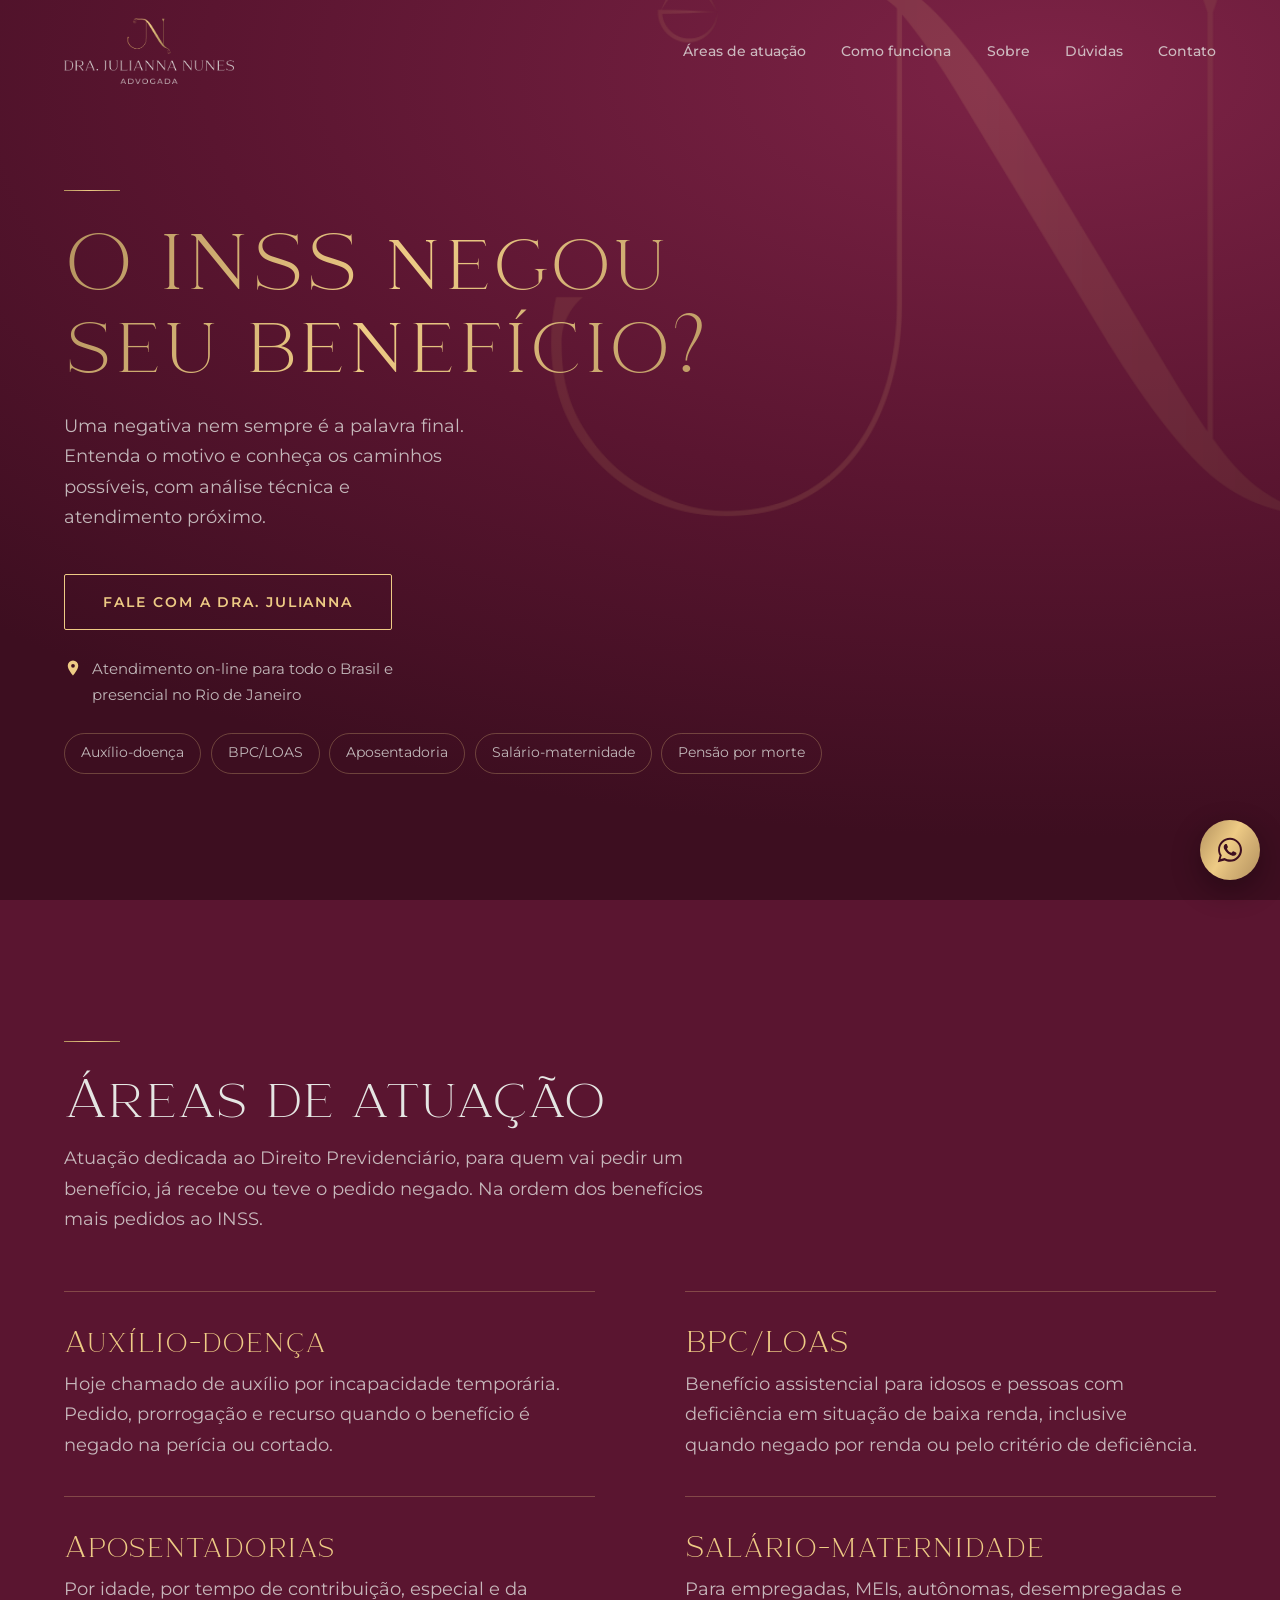
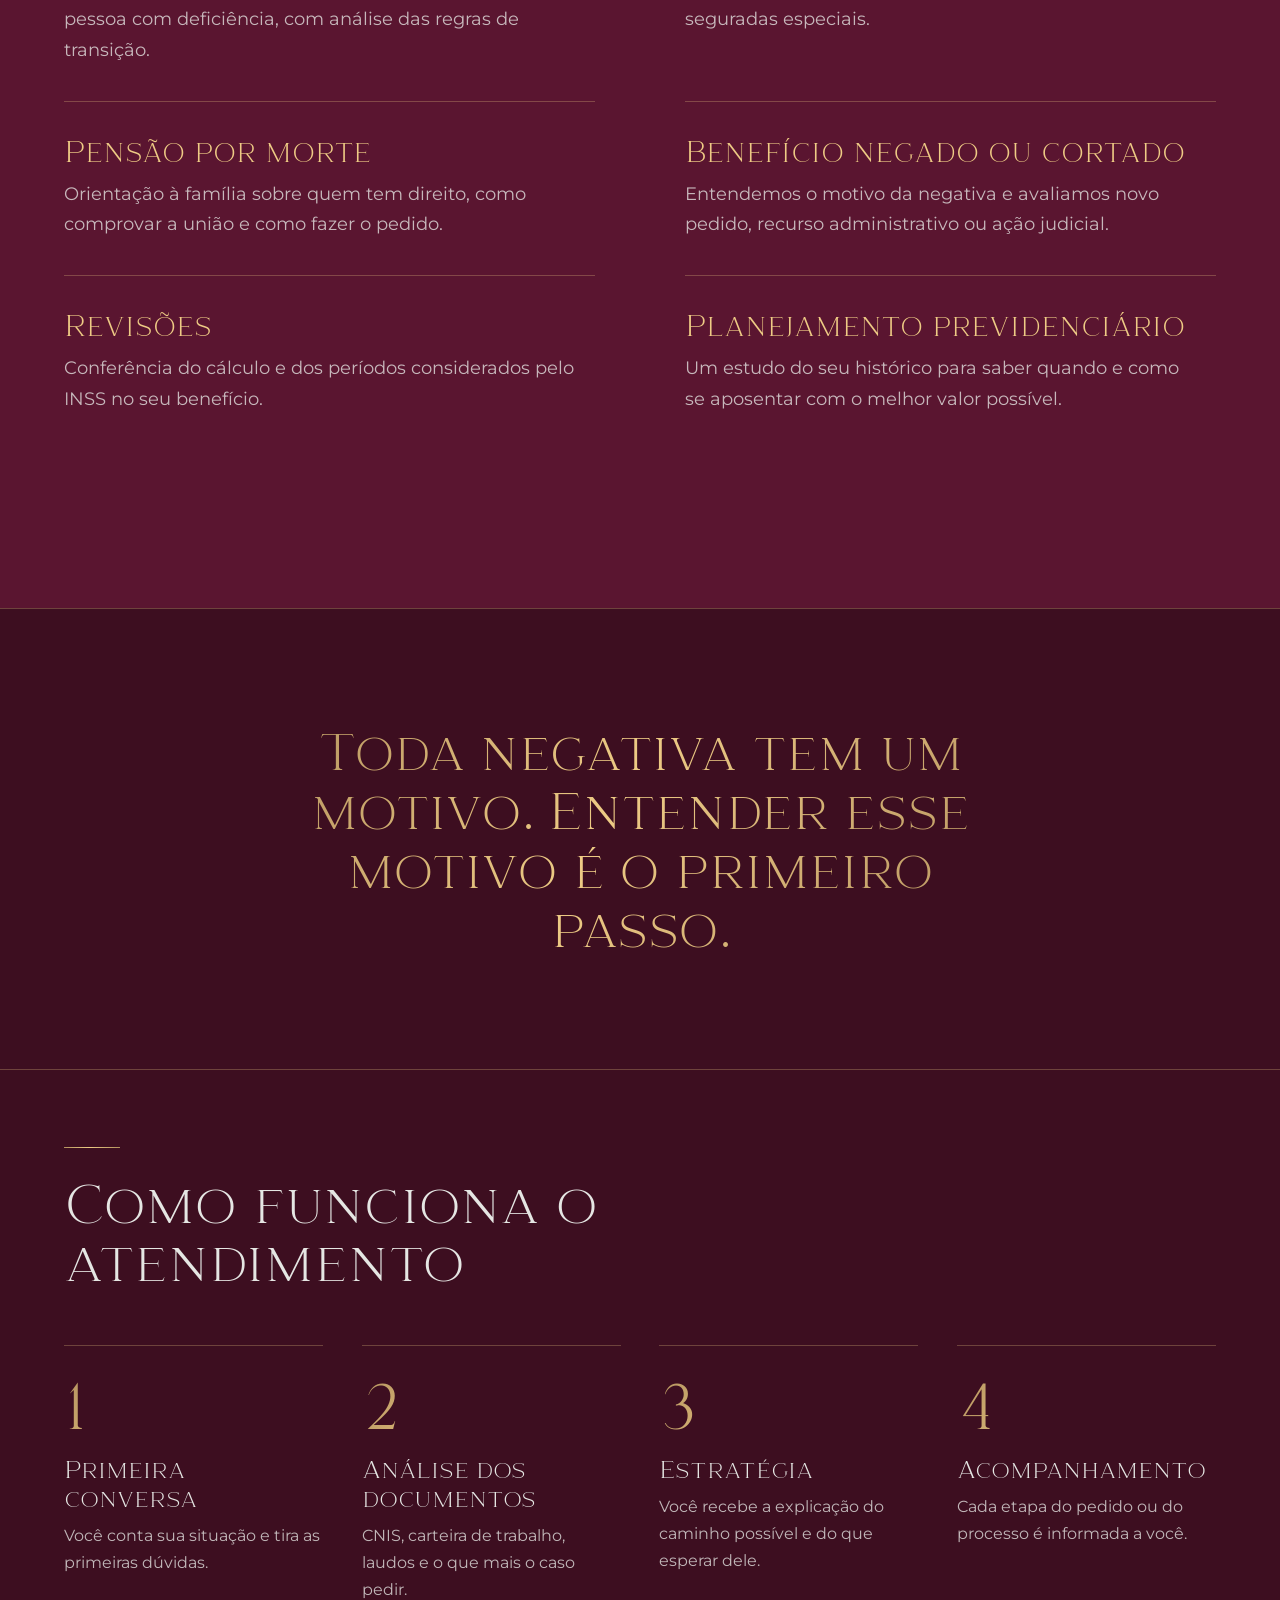
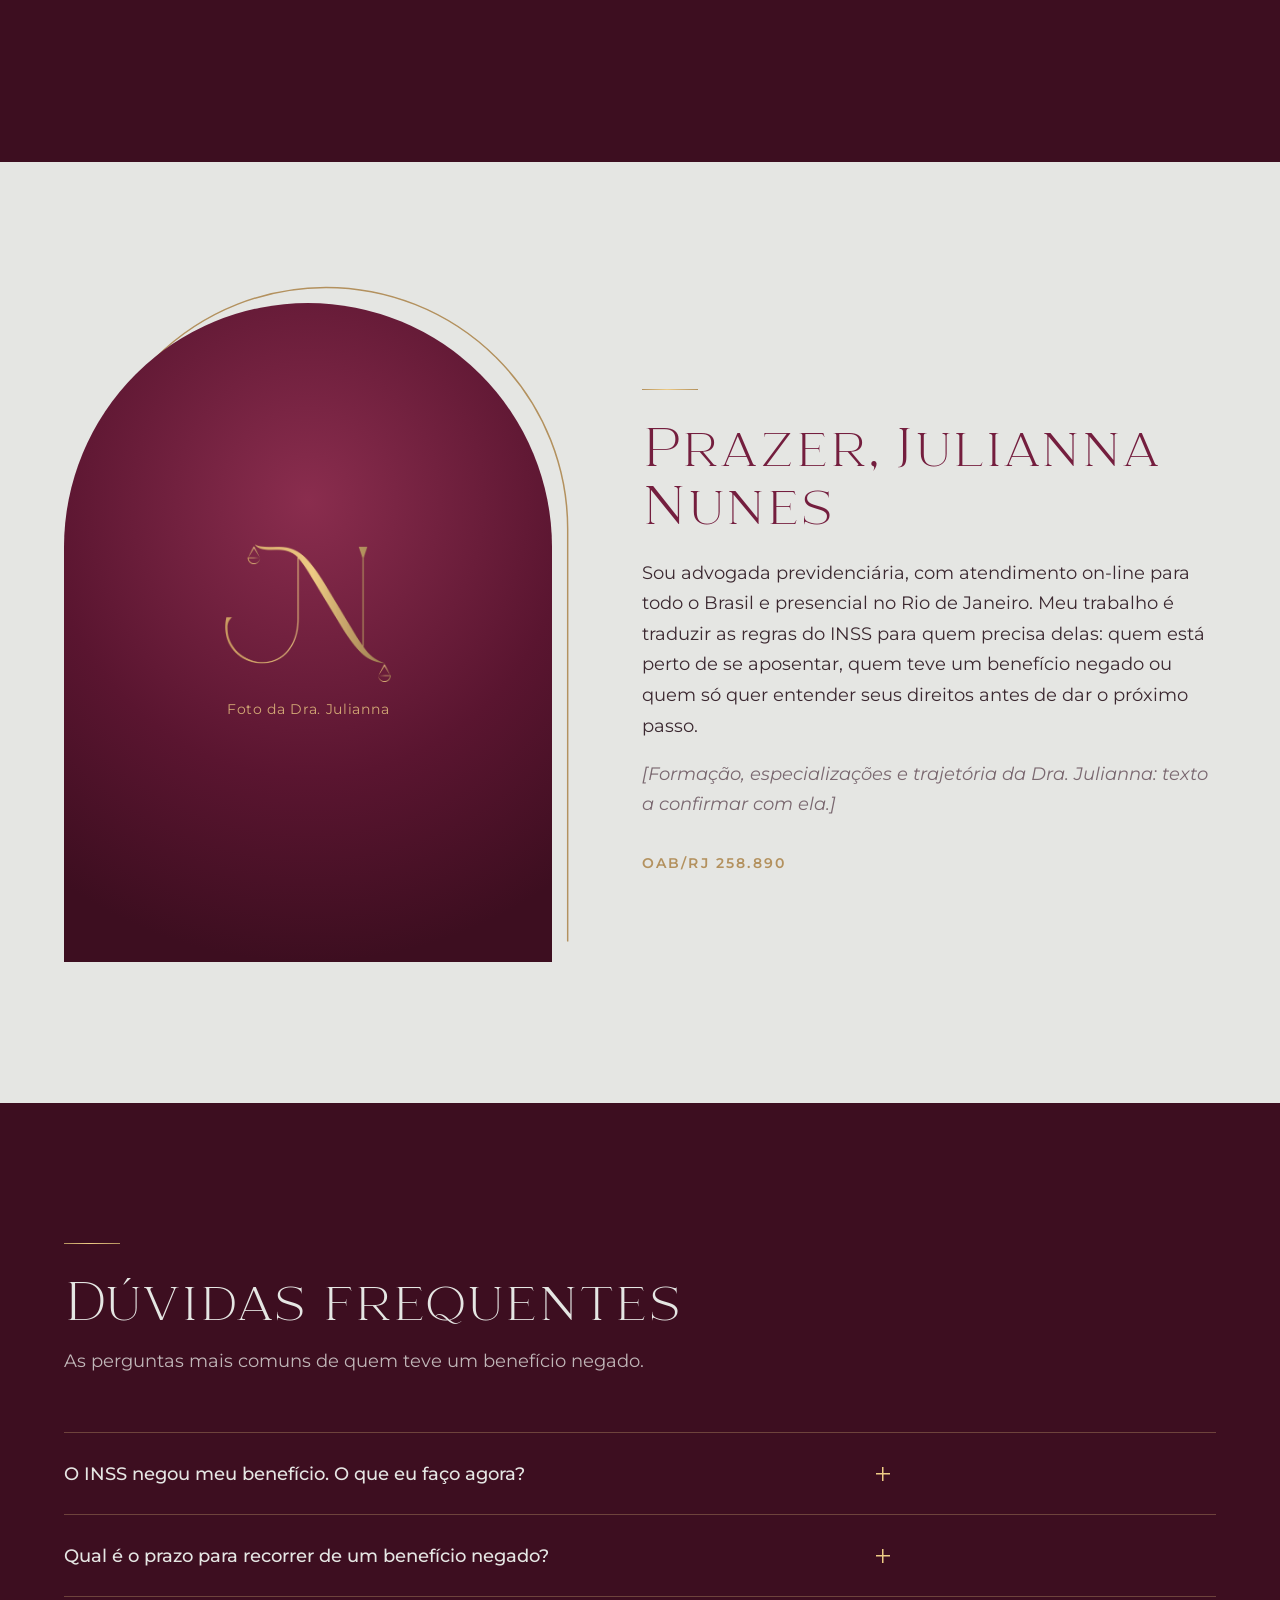
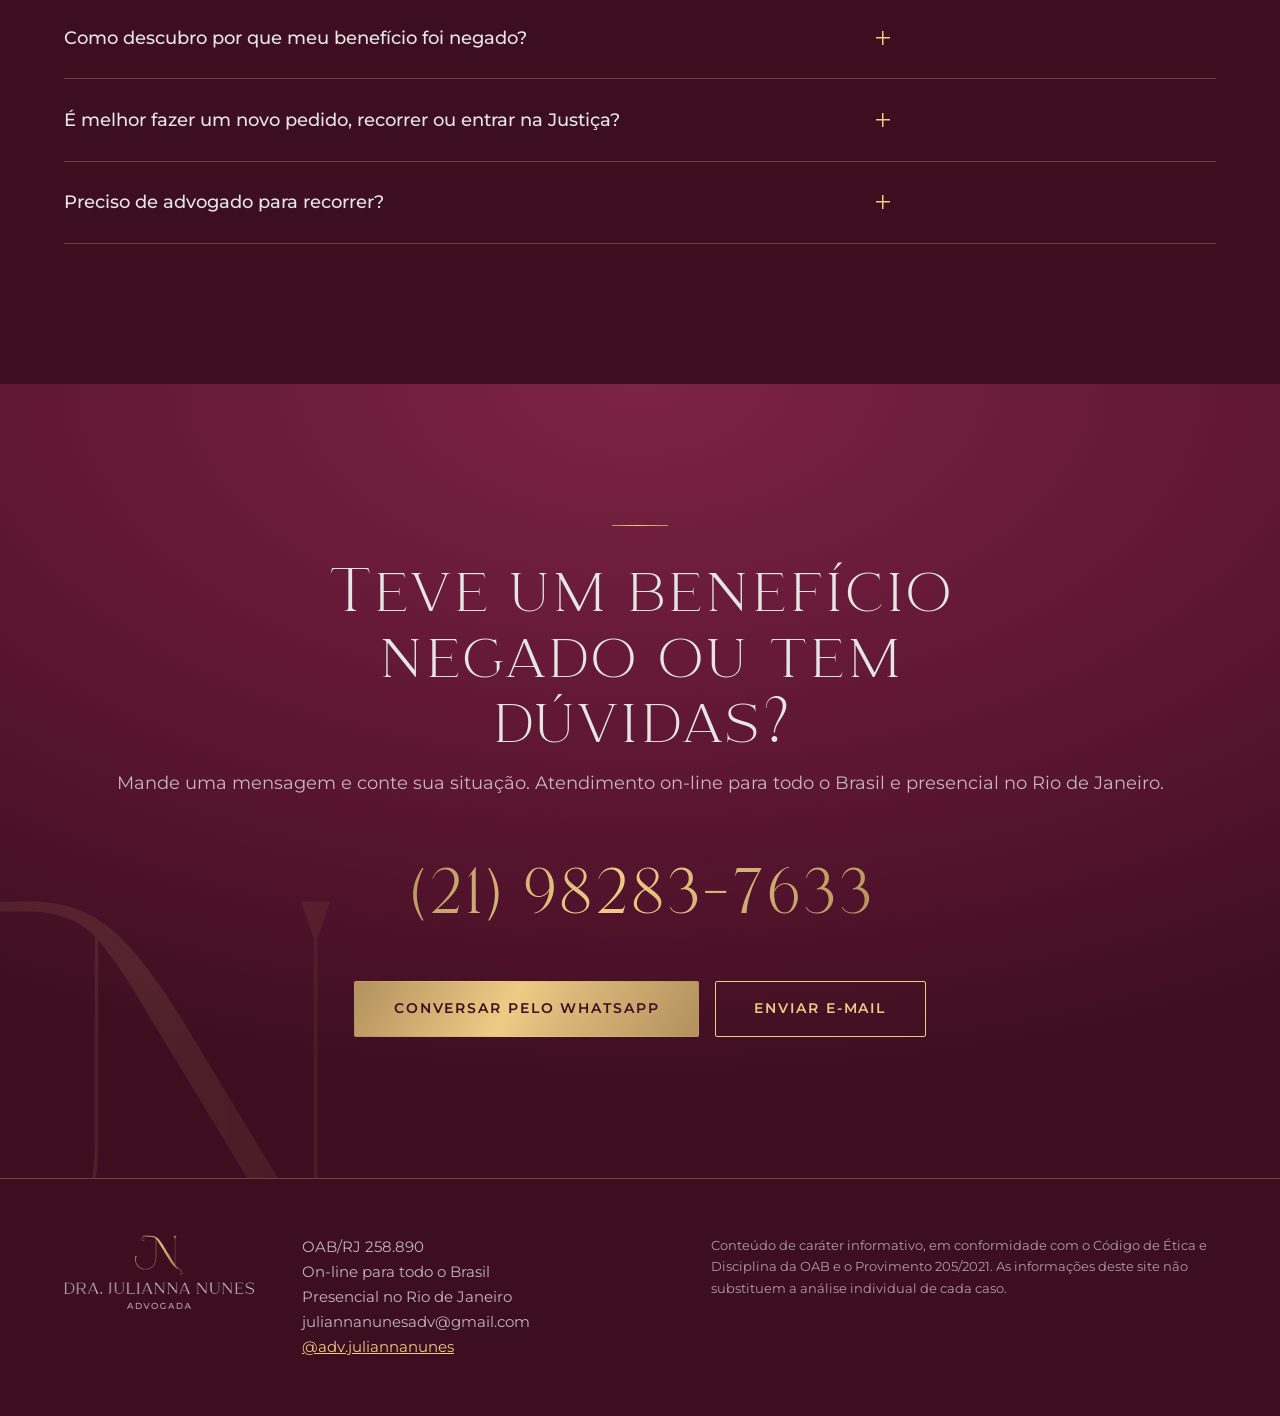
==== index.html @ 6cb8437c "Foco em benefício negado, áreas por demanda, atendimento on-line e FAQ Co-Authored-By: Claude Opus 5" ====
<!DOCTYPE html>
<html lang="pt-BR">
<head>
  <meta charset="utf-8">
  <meta name="viewport" content="width=device-width, initial-scale=1">
  <title>Dra. Julianna Nunes | Advogada previdenciária | Benefício negado pelo INSS</title>
  <meta name="description" content="Orientação jurídica em aposentadoria, auxílio-doença, planejamento previdenciário, salário-maternidade e demais benefícios do INSS. Atendimento on-line para todo o Brasil e presencial no Rio de Janeiro. Dra. Julianna Nunes, OAB/RJ 258.890.">
  <meta name="theme-color" content="#5A1530">
  <meta property="og:title" content="Dra. Julianna Nunes | Advogada previdenciária">
  <meta property="og:description" content="O INSS negou seu benefício? Entenda o motivo e os caminhos possíveis.">
  <meta property="og:type" content="website">
  <link rel="icon" type="image/png" href="assets/img/monograma_dourado.png">
  <link rel="preconnect" href="https://fonts.googleapis.com">
  <link rel="preconnect" href="https://fonts.gstatic.com" crossorigin>
  <link href="https://fonts.googleapis.com/css2?family=Montserrat:wght@400;500;600&display=swap" rel="stylesheet">
  <link rel="stylesheet" href="styles.css">
  <script type="application/ld+json">
  {"@context":"https://schema.org","@type":"Attorney","name":"Dra. Julianna Nunes","description":"Advogada previdenciária","telephone":"+55-21-98283-7633","email":"juliannanunesadv@gmail.com","address":{"@type":"PostalAddress","addressRegion":"RJ","addressCountry":"BR"},"areaServed":"BR","sameAs":["https://instagram.com/adv.juliannanunes"]}
  </script>
</head>
<body>
  <a class="skip" href="#conteudo">Pular para o conteúdo</a>

  <header class="topo">
    <a class="marca" href="#inicio"><img src="assets/img/logo_completo_claro.png" alt="Dra. Julianna Nunes, Advogada" width="170" height="66"></a>
    <nav class="menu" id="menu" aria-label="Seções">
      <a href="#areas">Áreas de atuação</a>
      <a href="#como-funciona">Como funciona</a>
      <a href="#sobre">Sobre</a>
      <a href="#duvidas">Dúvidas</a>
      <a href="#contato">Contato</a>
    </nav>
    <button class="menu-botao" aria-expanded="false" aria-controls="menu" aria-label="Abrir menu"><span></span><span></span></button>
  </header>

  <main id="conteudo">
    <section class="hero" id="inicio">
      <img class="hero-mono" src="assets/img/monograma_dourado.png" alt="" aria-hidden="true">
      <div class="hero-conteudo">
        <span class="filete" aria-hidden="true"></span>
        <h1 class="ouro">O INSS negou seu benefício?</h1>
        <p class="hero-sub">Uma negativa nem sempre é a palavra final. Entenda o motivo e conheça os caminhos possíveis, com análise técnica e atendimento próximo.</p>
        <a class="botao" href="https://wa.me/5521982837633?text=Ol%C3%A1%2C%20Dra.%20Julianna.%20Gostaria%20de%20tirar%20uma%20d%C3%BAvida%20sobre%20meu%20benef%C3%ADcio%20do%20INSS." target="_blank" rel="noopener">Fale com a Dra. Julianna</a>
        <p class="hero-local"><svg viewBox="0 0 24 24" aria-hidden="true"><path d="M12 2a7 7 0 0 0-7 7c0 5.2 7 13 7 13s7-7.8 7-13a7 7 0 0 0-7-7zm0 9.5A2.5 2.5 0 1 1 12 6.5a2.5 2.5 0 0 1 0 5z"/></svg>Atendimento on-line para todo o Brasil e presencial no Rio de Janeiro</p>
        <ul class="hero-areas" aria-label="Principais áreas">
          <li><a href="#areas">Auxílio-doença</a></li>
          <li><a href="#areas">BPC/LOAS</a></li>
          <li><a href="#areas">Aposentadoria</a></li>
          <li><a href="#areas">Salário-maternidade</a></li>
          <li><a href="#areas">Pensão por morte</a></li>
        </ul>
      </div>
    </section>

    <section class="areas" id="areas" aria-labelledby="areas-titulo">
      <div class="cabeca">
        <span class="filete" aria-hidden="true"></span>
        <h2 id="areas-titulo">Áreas de atuação</h2>
        <p>Atuação dedicada ao Direito Previdenciário, para quem vai pedir um benefício, já recebe ou teve o pedido negado. Na ordem dos benefícios mais pedidos ao INSS.</p>
      </div>
      <ul class="areas-lista">
        <li><h3>Auxílio-doença</h3><p>Hoje chamado de auxílio por incapacidade temporária. Pedido, prorrogação e recurso quando o benefício é negado na perícia ou cortado.</p></li>
        <li><h3>BPC/LOAS</h3><p>Benefício assistencial para idosos e pessoas com deficiência em situação de baixa renda, inclusive quando negado por renda ou pelo critério de deficiência.</p></li>
        <li><h3>Aposentadorias</h3><p>Por idade, por tempo de contribuição, especial e da pessoa com deficiência, com análise das regras de transição.</p></li>
        <li><h3>Salário-maternidade</h3><p>Para empregadas, MEIs, autônomas, desempregadas e seguradas especiais.</p></li>
        <li><h3>Pensão por morte</h3><p>Orientação à família sobre quem tem direito, como comprovar a união e como fazer o pedido.</p></li>
        <li><h3>Benefício negado ou cortado</h3><p>Entendemos o motivo da negativa e avaliamos novo pedido, recurso administrativo ou ação judicial.</p></li>
        <li><h3>Revisões</h3><p>Conferência do cálculo e dos períodos considerados pelo INSS no seu benefício.</p></li>
        <li><h3>Planejamento previdenciário</h3><p>Um estudo do seu histórico para saber quando e como se aposentar com o melhor valor possível.</p></li>
      </ul>
    </section>

    <section class="frase" aria-label="Princípio de trabalho">
      <p class="ouro">Toda negativa tem um motivo. Entender esse motivo é o primeiro passo.</p>
    </section>

    <section class="processo" id="como-funciona" aria-labelledby="processo-titulo">
      <div class="cabeca">
        <span class="filete" aria-hidden="true"></span>
        <h2 id="processo-titulo">Como funciona o atendimento</h2>
      </div>
      <ol class="passos">
        <li><span class="passo-n ouro">1</span><h3>Primeira conversa</h3><p>Você conta sua situação e tira as primeiras dúvidas.</p></li>
        <li><span class="passo-n ouro">2</span><h3>Análise dos documentos</h3><p>CNIS, carteira de trabalho, laudos e o que mais o caso pedir.</p></li>
        <li><span class="passo-n ouro">3</span><h3>Estratégia</h3><p>Você recebe a explicação do caminho possível e do que esperar dele.</p></li>
        <li><span class="passo-n ouro">4</span><h3>Acompanhamento</h3><p>Cada etapa do pedido ou do processo é informada a você.</p></li>
      </ol>
    </section>

    <section class="sobre" id="sobre" aria-labelledby="sobre-titulo">
      <figure class="sobre-foto">
        <svg class="arco" viewBox="0 0 400 540" aria-hidden="true"><path d="M2 538 V200 A198 198 0 0 1 398 200 V538"/></svg>
        <div class="foto-vazia"><img src="assets/img/monograma_dourado.png" alt=""><span>Foto da Dra. Julianna</span></div>
      </figure>
      <div class="sobre-texto">
        <span class="filete" aria-hidden="true"></span>
        <h2 id="sobre-titulo">Prazer, Julianna Nunes</h2>
        <p>Sou advogada previdenciária, com atendimento on-line para todo o Brasil e presencial no Rio de Janeiro. Meu trabalho é traduzir as regras do INSS para quem precisa delas: quem está perto de se aposentar, quem teve um benefício negado ou quem só quer entender seus direitos antes de dar o próximo passo.</p>
        <p class="ph">[Formação, especializações e trajetória da Dra. Julianna: texto a confirmar com ela.]</p>
        <p class="oab">OAB/RJ 258.890</p>
      </div>
    </section>

    <section class="duvidas" id="duvidas" aria-labelledby="duvidas-titulo">
      <div class="cabeca">
        <span class="filete" aria-hidden="true"></span>
        <h2 id="duvidas-titulo">Dúvidas frequentes</h2>
        <p>As perguntas mais comuns de quem teve um benefício negado.</p>
      </div>
      <div class="faq">
        <details><summary>O INSS negou meu benefício. O que eu faço agora?</summary>
          <p>Primeiro, descubra o motivo da negativa. Depois, há três caminhos possíveis: fazer um novo pedido com os documentos que faltaram, apresentar recurso ao próprio INSS ou entrar com ação na Justiça. A escolha depende do motivo e das provas do seu caso.</p></details>
        <details><summary>Qual é o prazo para recorrer de um benefício negado?</summary>
          <p>O recurso administrativo deve ser apresentado em até 30 dias, contados da data em que você tomou conhecimento da decisão. É gratuito e pode ser feito pelo Meu INSS ou pela Central 135. Perdido esse prazo, ainda é possível fazer um novo pedido ou buscar a Justiça.</p></details>
        <details><summary>Como descubro por que meu benefício foi negado?</summary>
          <p>No site ou aplicativo Meu INSS, entre em "Consultar pedidos", encontre o seu pedido e abra os detalhes. Lá ficam a decisão e a carta com o motivo do indeferimento. Entre os motivos mais comuns estão a incapacidade não comprovada na perícia, renda acima do limite no BPC e tempo de contribuição insuficiente.</p></details>
        <details><summary>É melhor fazer um novo pedido, recorrer ou entrar na Justiça?</summary>
          <p>Depende do motivo. Quando faltou um documento, um novo pedido costuma resolver, mas o benefício passa a contar da nova data. Quando o INSS avaliou mal as provas, o recurso ou a ação judicial podem garantir os valores desde o primeiro pedido. Por isso vale analisar o caso antes de escolher.</p></details>
        <details><summary>Preciso de advogado para recorrer?</summary>
          <p>Não é obrigatório: o próprio segurado pode apresentar o recurso. A orientação de uma advogada ajuda a entender o motivo da negativa, reunir as provas certas e escolher o caminho mais adequado para o seu caso.</p></details>
      </div>
    </section>

    <section class="contato" id="contato" aria-labelledby="contato-titulo">
      <img class="contato-mono" src="assets/img/monograma_dourado.png" alt="" aria-hidden="true">
      <span class="filete" aria-hidden="true"></span>
      <h2 id="contato-titulo">Teve um benefício negado ou tem dúvidas?</h2>
      <p>Mande uma mensagem e conte sua situação. Atendimento on-line para todo o Brasil e presencial no Rio de Janeiro.</p>
      <a class="contato-tel ouro" href="https://wa.me/5521982837633" target="_blank" rel="noopener">(21) 98283-7633</a>
      <div class="contato-acoes">
        <a class="botao botao-cheio" href="https://wa.me/5521982837633?text=Ol%C3%A1%2C%20Dra.%20Julianna.%20Gostaria%20de%20tirar%20uma%20d%C3%BAvida%20sobre%20meu%20benef%C3%ADcio%20do%20INSS." target="_blank" rel="noopener">Conversar pelo WhatsApp</a>
        <a class="botao" href="mailto:juliannanunesadv@gmail.com">Enviar e-mail</a>
      </div>
    </section>
  </main>

  <footer class="rodape">
    <img src="assets/img/logo_completo_claro.png" alt="Dra. Julianna Nunes, Advogada" width="190" height="74">
    <p>OAB/RJ 258.890<br>On-line para todo o Brasil<br>Presencial no Rio de Janeiro<br>juliannanunesadv@gmail.com<br><a href="https://instagram.com/adv.juliannanunes" target="_blank" rel="noopener">@adv.juliannanunes</a></p>
    <p class="rodape-aviso">Conteúdo de caráter informativo, em conformidade com o Código de Ética e Disciplina da OAB e o Provimento 205/2021. As informações deste site não substituem a análise individual de cada caso.</p>
  </footer>

  <a class="whats-flutuante" href="https://wa.me/5521982837633" target="_blank" rel="noopener" aria-label="Conversar pelo WhatsApp">
    <svg viewBox="0 0 32 32" aria-hidden="true"><path d="M16 3C9 3 3.3 8.6 3.3 15.6c0 2.2.6 4.4 1.7 6.3L3 29l7.3-1.9c1.8 1 3.8 1.5 5.8 1.5 7 0 12.7-5.7 12.7-12.6S23 3 16 3zm0 23.2c-1.9 0-3.7-.5-5.3-1.4l-.4-.2-4.3 1.1 1.2-4.2-.3-.4c-1-1.7-1.6-3.6-1.6-5.5C5.3 9.8 10.1 5 16 5s10.6 4.8 10.6 10.6S21.9 26.2 16 26.2zm5.8-7.9c-.3-.2-1.9-.9-2.2-1-.3-.1-.5-.2-.7.2-.2.3-.8 1-1 1.2-.2.2-.4.2-.7.1-.3-.2-1.3-.5-2.6-1.6-1-.9-1.6-1.9-1.8-2.2-.2-.3 0-.5.1-.7l.5-.6c.2-.2.2-.3.3-.6.1-.2 0-.4 0-.6l-1-2.4c-.3-.6-.5-.5-.7-.5h-.6c-.2 0-.6.1-.9.4-.3.3-1.2 1.1-1.2 2.8s1.2 3.2 1.4 3.5c.2.2 2.4 3.6 5.7 5 .8.3 1.4.5 1.9.7.8.3 1.5.2 2.1.1.6-.1 1.9-.8 2.2-1.5.3-.7.3-1.4.2-1.5-.1-.2-.3-.3-.6-.4z"/></svg>
  </a>

  <script src="main.js"></script>
</body>
</html>
---- styles.css ----
@font-face {
  font-family: "Ametis";
  src: url("assets/fonts/Ametis-Regular.woff2") format("woff2"),
       url("assets/fonts/Ametis-Regular.woff") format("woff");
  font-weight: 400;
  font-display: swap;
}

:root {
  --bordo: #741E3E;
  --bordo-medio: #5A1530;
  --bordo-noite: #3D0E20;
  --nevoa: #E5E6E3;
  --nevoa-suave: rgba(229, 230, 227, .78);
  --ouro: #C9A466;
  --ouro-claro: #EECB85;
  --ouro-escuro: #B3915E;
  --ouro-degrade: linear-gradient(120deg, #B3915E 0%, #EECB85 45%, #D9B678 62%, #B3915E 100%);
  --linha: rgba(238, 203, 133, .28);

  --serif: "Ametis", "Cormorant Garamond", Georgia, serif;
  --sans: "Montserrat", system-ui, sans-serif;
  --larg: 1180px;
  --pad: clamp(1.4rem, 5vw, 4.5rem);
  --sec: clamp(5rem, 11vw, 9rem);
}

*, *::before, *::after { box-sizing: border-box; }
html { scroll-behavior: smooth; -webkit-text-size-adjust: 100%; }
body {
  margin: 0; font-family: var(--sans); font-size: 1.125rem; line-height: 1.7;
  color: var(--nevoa); background: var(--bordo-medio);
  -webkit-font-smoothing: antialiased;
}
img { display: block; max-width: 100%; }
a { color: inherit; }
h1, h2, h3 { font-family: var(--serif); font-weight: 400; margin: 0; }
p { margin: 0; }
:focus-visible { outline: 2px solid var(--ouro-claro); outline-offset: 4px; }
.skip { position: absolute; left: -999px; background: var(--ouro-claro); color: var(--bordo-noite); padding: .75rem 1rem; z-index: 99; }
.skip:focus { left: 1rem; top: 1rem; }

/* texto dourado em degradê: só em títulos grandes e números */
.ouro { background: var(--ouro-degrade); -webkit-background-clip: text; background-clip: text; color: transparent; }
.filete { display: block; width: 56px; height: 1px; background: var(--ouro-degrade); margin-bottom: 1.6rem; }

/* ---------- topo ---------- */
.topo {
  position: fixed; inset: 0 0 auto 0; z-index: 20;
  display: flex; align-items: center; justify-content: space-between;
  padding: 1.1rem var(--pad);
  transition: background-color .3s, padding .3s;
}
.topo.rolou { background: rgba(61, 14, 32, .92); backdrop-filter: blur(10px); padding-top: .7rem; padding-bottom: .7rem; border-bottom: 1px solid var(--linha); }
.marca img { width: 170px; height: auto; transition: width .3s; }
.topo.rolou .marca img { width: 140px; }
.menu { display: flex; gap: 2.2rem; }
.menu a { text-decoration: none; font-size: .9rem; font-weight: 500; color: var(--nevoa-suave); transition: color .2s; }
.menu a:hover { color: var(--ouro-claro); }
.menu-botao { display: none; }

/* ---------- botões: retos, filete dourado, como no conceito ---------- */
.botao {
  display: inline-flex; align-items: center; justify-content: center;
  min-height: 56px; padding: 0 2.4rem;
  border: 1px solid var(--ouro-claro); border-radius: 2px;
  font-size: .85rem; font-weight: 600; letter-spacing: .14em; text-transform: uppercase; text-decoration: none;
  color: var(--ouro-claro);
  transition: background-color .25s, color .25s;
}
.botao:hover { background: var(--ouro-claro); color: var(--bordo-noite); }
.botao-cheio { background: var(--ouro-degrade); color: var(--bordo-noite); border-color: transparent; }
.botao-cheio:hover { filter: brightness(1.06); }

/* ---------- hero ---------- */
.hero {
  position: relative; overflow: hidden;
  min-height: 100svh; display: flex; align-items: center;
  padding: 8rem var(--pad) 4rem;
  background: radial-gradient(120% 85% at 82% 8%, #7D2346 0%, var(--bordo-medio) 55%, var(--bordo-noite) 100%);
}
.hero-mono { position: absolute; width: min(62vw, 900px); right: -5vw; top: -6vh; opacity: .13; pointer-events: none; }
.hero-conteudo { position: relative; width: 100%; max-width: var(--larg); margin: 0 auto; }
.hero h1 { font-size: clamp(2.2rem, 6.2vw, 5.4rem); line-height: 1.04; max-width: 15ch; }
.hero-sub { margin: 1.8rem 0 2.6rem; max-width: 34ch; font-size: clamp(1.05rem, 1.4vw, 1.2rem); color: var(--nevoa-suave); }
.hero-local { display: flex; gap: .6rem; align-items: flex-start; margin-top: 1.6rem; font-size: .95rem; color: var(--nevoa-suave); max-width: 40ch; }
.hero-local svg { width: 18px; flex: none; margin-top: .2rem; fill: var(--ouro-claro); }
.hero-areas { list-style: none; padding: 0; margin: 1.6rem 0 0; display: flex; flex-wrap: wrap; gap: .6rem; }
.hero-areas a { display: inline-block; text-decoration: none; font-size: .88rem; color: var(--nevoa-suave); border: 1px solid var(--linha); border-radius: 999px; padding: .45rem 1rem; transition: border-color .2s, color .2s; }
.hero-areas a:hover { border-color: var(--ouro-claro); color: var(--ouro-claro); }

/* ---------- seções base ---------- */
.areas, .processo, .insta, .duvidas { padding: var(--sec) var(--pad); }
.areas > *, .processo > *, .insta > *, .duvidas > * { max-width: var(--larg); margin-left: auto; margin-right: auto; }
.cabeca { margin-bottom: 3.5rem; }
.cabeca h2 { font-size: clamp(2.1rem, 4.2vw, 3.4rem); line-height: 1.08; color: var(--nevoa); max-width: 20ch; }
.cabeca p { margin-top: 1.1rem; max-width: 40rem; color: var(--nevoa-suave); }

/* áreas: lista tipográfica com filetes dourados */
.areas { background: var(--bordo-medio); }
.areas-lista { list-style: none; padding: 0; display: grid; grid-template-columns: 1fr 1fr; column-gap: clamp(2rem, 7vw, 6rem); }
.areas-lista li { padding: 2rem 0 2.2rem; border-top: 1px solid var(--linha); }
.areas-lista h3 { font-size: clamp(1.55rem, 2.3vw, 2rem); line-height: 1.15; color: var(--ouro-claro); margin-bottom: .7rem; }
.areas-lista p { color: var(--nevoa-suave); max-width: 32rem; }

/* frase de transição */
.frase { padding: clamp(4rem, 9vw, 7rem) var(--pad); background: var(--bordo-noite); text-align: center; border-top: 1px solid var(--linha); border-bottom: 1px solid var(--linha); }
.frase p { font-family: var(--serif); font-size: clamp(1.8rem, 4vw, 3.2rem); line-height: 1.15; max-width: 24ch; margin: 0 auto; }

/* processo: sequência real, por isso numerado */
.processo { background: var(--bordo-noite); padding-top: clamp(3rem, 6vw, 5rem); }
.passos { list-style: none; padding: 0; display: grid; grid-template-columns: repeat(4, 1fr); gap: 2.4rem; }
.passos li { border-top: 1px solid var(--linha); padding-top: 1.6rem; }
.passo-n { display: block; font-family: var(--serif); font-size: 4rem; line-height: 1; margin-bottom: 1.2rem; }
.passos h3 { font-size: 1.5rem; color: var(--nevoa); margin-bottom: .55rem; line-height: 1.2; }
.passos p { font-size: 1rem; color: var(--nevoa-suave); }

/* sobre: única seção clara, para dar respiro */
.sobre {
  background: var(--nevoa); color: #3B2830;
  display: grid; grid-template-columns: .85fr 1fr; gap: clamp(2.5rem, 7vw, 7rem); align-items: center;
  padding: var(--sec) max(var(--pad), calc((100vw - var(--larg)) / 2));
}
.sobre-foto { position: relative; margin: 0; aspect-ratio: 400 / 540; }
.sobre-foto .arco { position: absolute; inset: -18px -18px auto auto; width: 100%; height: 100%; fill: none; stroke: var(--ouro-escuro); stroke-width: 1.2; }
.foto-vazia {
  position: relative; width: 100%; height: 100%; border-radius: 999px 999px 0 0; overflow: hidden;
  display: flex; flex-direction: column; align-items: center; justify-content: center; gap: 1rem;
  background: radial-gradient(90% 70% at 50% 30%, #8A2D4E 0%, var(--bordo-medio) 60%, var(--bordo-noite) 100%);
  color: rgba(238, 203, 133, .8); font-size: .85rem; letter-spacing: .05em;
}
.foto-vazia img { width: 34%; }
.sobre-foto > img { width: 100%; height: 100%; object-fit: cover; border-radius: 999px 999px 0 0; }
.sobre-texto h2 { font-size: clamp(2.1rem, 4.2vw, 3.4rem); line-height: 1.08; color: var(--bordo); margin-bottom: 1.6rem; }
.sobre-texto p + p { margin-top: 1.1rem; }
.sobre-texto .ph { font-style: italic; color: #7A6870; }
.sobre-texto .oab { margin-top: 2rem; font-size: .85rem; font-weight: 600; letter-spacing: .16em; color: var(--ouro-escuro); }

/* instagram */
.insta { background: var(--bordo-medio); }
.posts { display: grid; grid-template-columns: repeat(3, 1fr); gap: 1.2rem; margin-bottom: 3rem; }
.posts img { width: 100%; height: auto; aspect-ratio: 4 / 5; object-fit: cover; border: 1px solid var(--linha); }

/* dúvidas */
.duvidas { background: var(--bordo-noite); }
.faq { max-width: var(--larg); }
.faq summary, .faq details p { max-width: 52rem; }
.faq details { border-bottom: 1px solid var(--linha); }
.faq details:first-child { border-top: 1px solid var(--linha); }
.faq summary { list-style: none; cursor: pointer; position: relative; padding: 1.6rem 3rem 1.6rem 0; font-weight: 500; font-size: 1.1rem; color: var(--nevoa); }
.faq summary::-webkit-details-marker { display: none; }
.faq summary::after {
  content: ""; position: absolute; right: .4rem; top: 50%; width: 14px; height: 14px; margin-top: -7px;
  background: linear-gradient(var(--ouro-claro), var(--ouro-claro)) center / 14px 1.5px no-repeat,
              linear-gradient(var(--ouro-claro), var(--ouro-claro)) center / 1.5px 14px no-repeat;
  transition: transform .25s;
}
.faq details[open] summary::after { transform: rotate(45deg); }
.faq details p { padding: 0 0 1.8rem; color: var(--nevoa-suave); max-width: 44rem; }

/* contato */
.contato {
  position: relative; overflow: hidden; text-align: center;
  padding: var(--sec) var(--pad);
  background: radial-gradient(100% 90% at 50% 0%, #7D2346 0%, var(--bordo-medio) 60%, var(--bordo-noite) 100%);
}
.contato .filete { margin: 0 auto 1.8rem; }
.contato-mono { position: absolute; width: 560px; left: -150px; bottom: -180px; opacity: .1; }
.contato h2 { position: relative; font-size: clamp(2.2rem, 4.8vw, 3.8rem); line-height: 1.08; color: var(--nevoa); max-width: 18ch; margin: 0 auto; }
.contato p { position: relative; margin-top: 1rem; color: var(--nevoa-suave); }
.contato-tel { position: relative; display: inline-block; margin: 2.2rem 0 2.4rem; font-family: var(--serif); font-size: clamp(2.3rem, 6vw, 4rem); text-decoration: none; }
.contato-acoes { position: relative; display: flex; flex-wrap: wrap; gap: 1rem; justify-content: center; }

/* rodapé */
.rodape {
  background: var(--bordo-noite); border-top: 1px solid var(--linha);
  padding: 3.5rem max(var(--pad), calc((100vw - var(--larg)) / 2));
  display: grid; grid-template-columns: auto 1fr 1.4fr; gap: 3rem; align-items: start;
  font-size: .92rem; color: var(--nevoa-suave);
}
.rodape img { width: 190px; }
.rodape a { color: var(--ouro-claro); }
.rodape-aviso { font-size: .82rem; line-height: 1.65; opacity: .85; }

/* whatsapp flutuante */
.whats-flutuante {
  position: fixed; right: 1.25rem; bottom: 1.25rem; z-index: 30;
  width: 60px; height: 60px; border-radius: 50%; display: grid; place-items: center;
  background: var(--ouro-degrade); box-shadow: 0 10px 28px rgba(20, 4, 10, .45);
}
.whats-flutuante svg { width: 30px; fill: var(--bordo-noite); }

/* único movimento automático: o título e o monograma entram juntos ao carregar */
@media (prefers-reduced-motion: no-preference) {
  .hero-conteudo { animation: subir 1s .15s both cubic-bezier(.2, .7, .2, 1); }
  .hero-mono { animation: aparecer 2s both ease-out; }
  @keyframes subir { from { opacity: 0; transform: translateY(18px); } }
  @keyframes aparecer { from { opacity: 0; transform: scale(1.04); } }
}

/* ---------- celular ---------- */
@media (max-width: 860px) {
  body { font-size: 1.0625rem; }
  .marca img { width: 140px; }
  .menu-botao { display: grid; gap: 7px; width: 44px; height: 44px; place-content: center; background: none; border: 0; cursor: pointer; position: relative; z-index: 2; }
  .menu-botao span { width: 26px; height: 1.5px; background: var(--ouro-claro); transition: transform .25s; }
  .menu-botao[aria-expanded="true"] span:first-child { transform: translateY(4.25px) rotate(45deg); }
  .menu-botao[aria-expanded="true"] span:last-child { transform: translateY(-4.25px) rotate(-45deg); }
  .menu {
    position: fixed; inset: 0; z-index: 1; display: none;
    flex-direction: column; justify-content: center; gap: 0; padding: 0 var(--pad);
    background: var(--bordo-noite);
  }
  .menu.aberto { display: flex; }
  .menu a { font-family: var(--serif); font-size: 2rem; color: var(--nevoa); padding: 1rem 0; border-bottom: 1px solid var(--linha); }

  .hero { align-items: flex-end; padding-bottom: 3.5rem; }
  .hero-mono { width: 125vw; right: -42vw; top: 9vh; opacity: .16; }
  .hero .botao { width: 100%; }
  .hero-areas { flex-wrap: nowrap; overflow-x: auto; margin-right: calc(-1 * var(--pad)); padding-right: var(--pad); scrollbar-width: none; }
  .hero-areas a { white-space: nowrap; }

  .areas-lista { grid-template-columns: 1fr; }
  .passos { grid-template-columns: 1fr; gap: 0; }
  .passos li { display: grid; grid-template-columns: 3.6rem 1fr; column-gap: 1rem; padding: 1.6rem 0; }
  .passo-n { grid-row: span 2; font-size: 3.2rem; margin: 0; }
  .sobre { grid-template-columns: 1fr; }
  .sobre-foto { width: 82%; margin: 0 auto; }
  .posts { display: flex; gap: 1rem; overflow-x: auto; scroll-snap-type: x mandatory; margin-right: calc(-1 * var(--pad)); padding-right: var(--pad); scrollbar-width: none; }
  .posts img { flex: 0 0 74%; width: 74%; scroll-snap-align: start; }
  .insta .botao, .contato-acoes .botao { width: 100%; }
  .rodape { grid-template-columns: 1fr; gap: 1.6rem; padding-bottom: 6.5rem; }
}
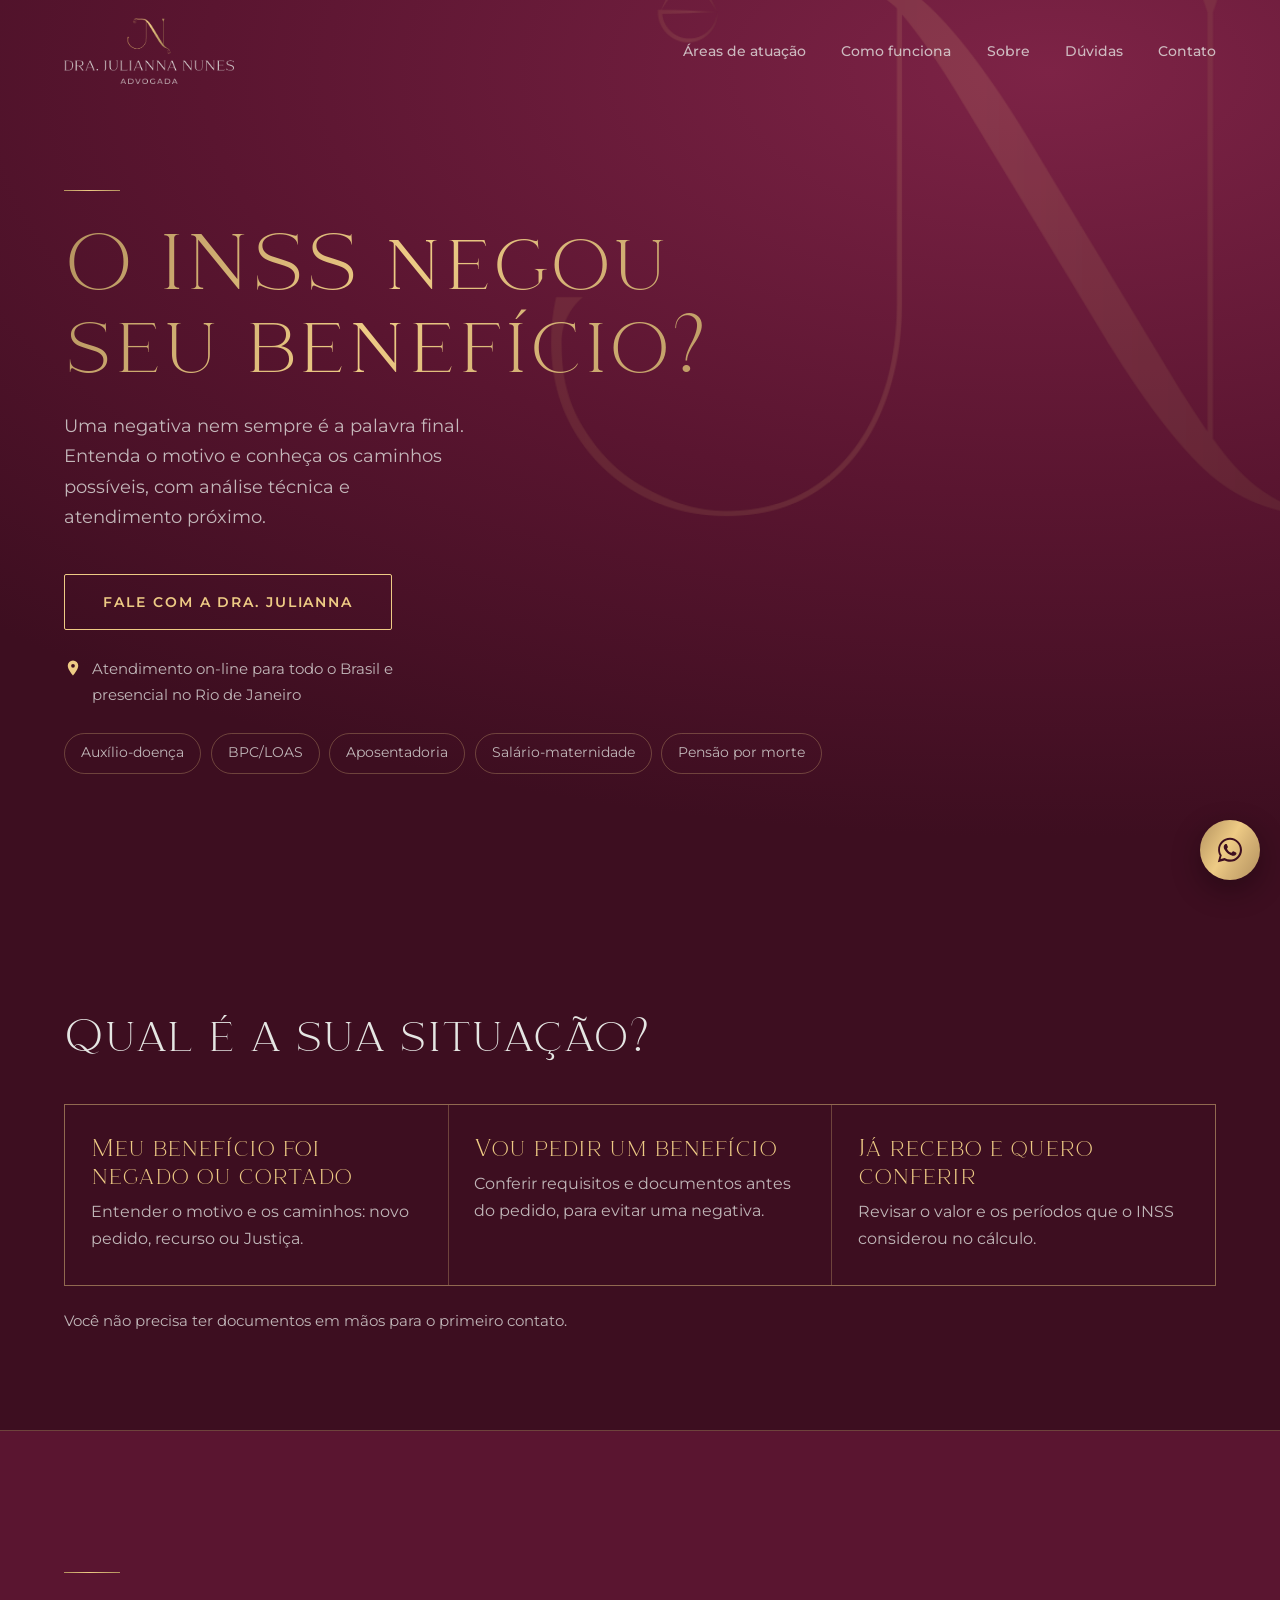
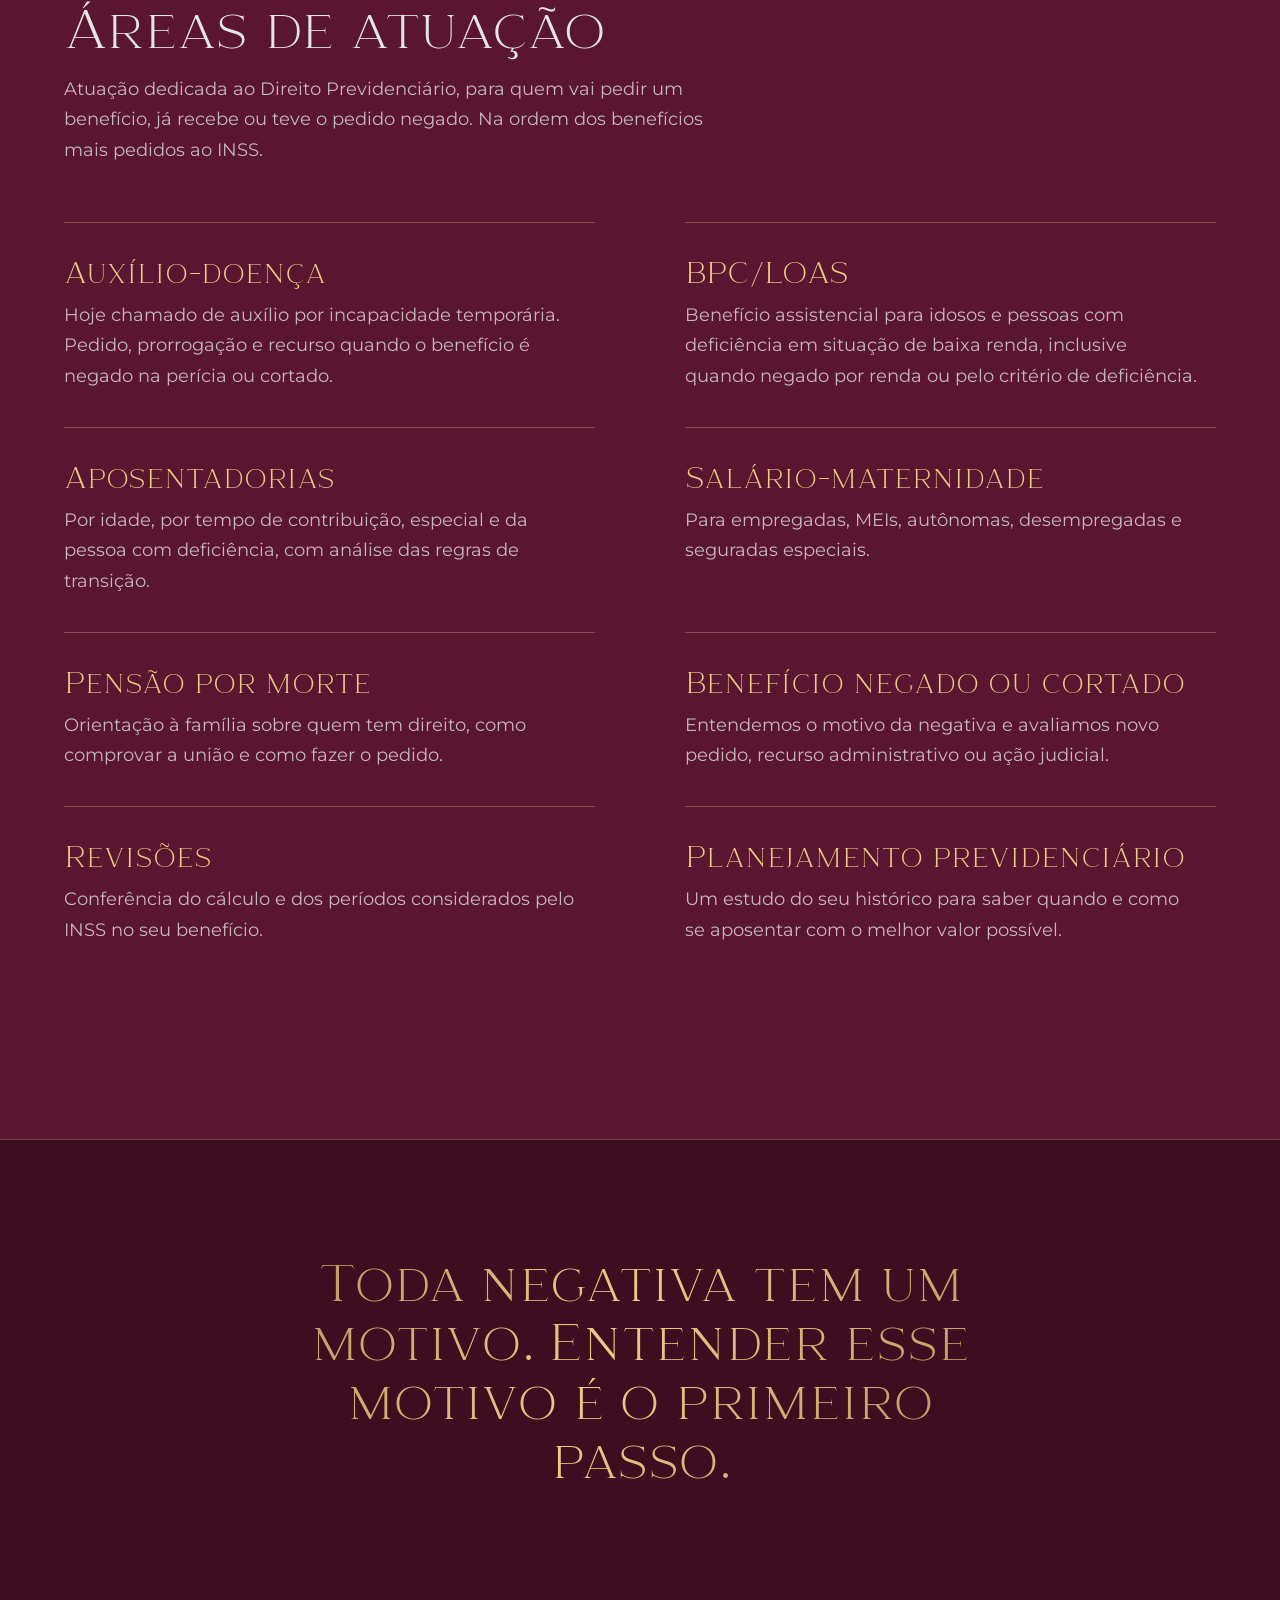
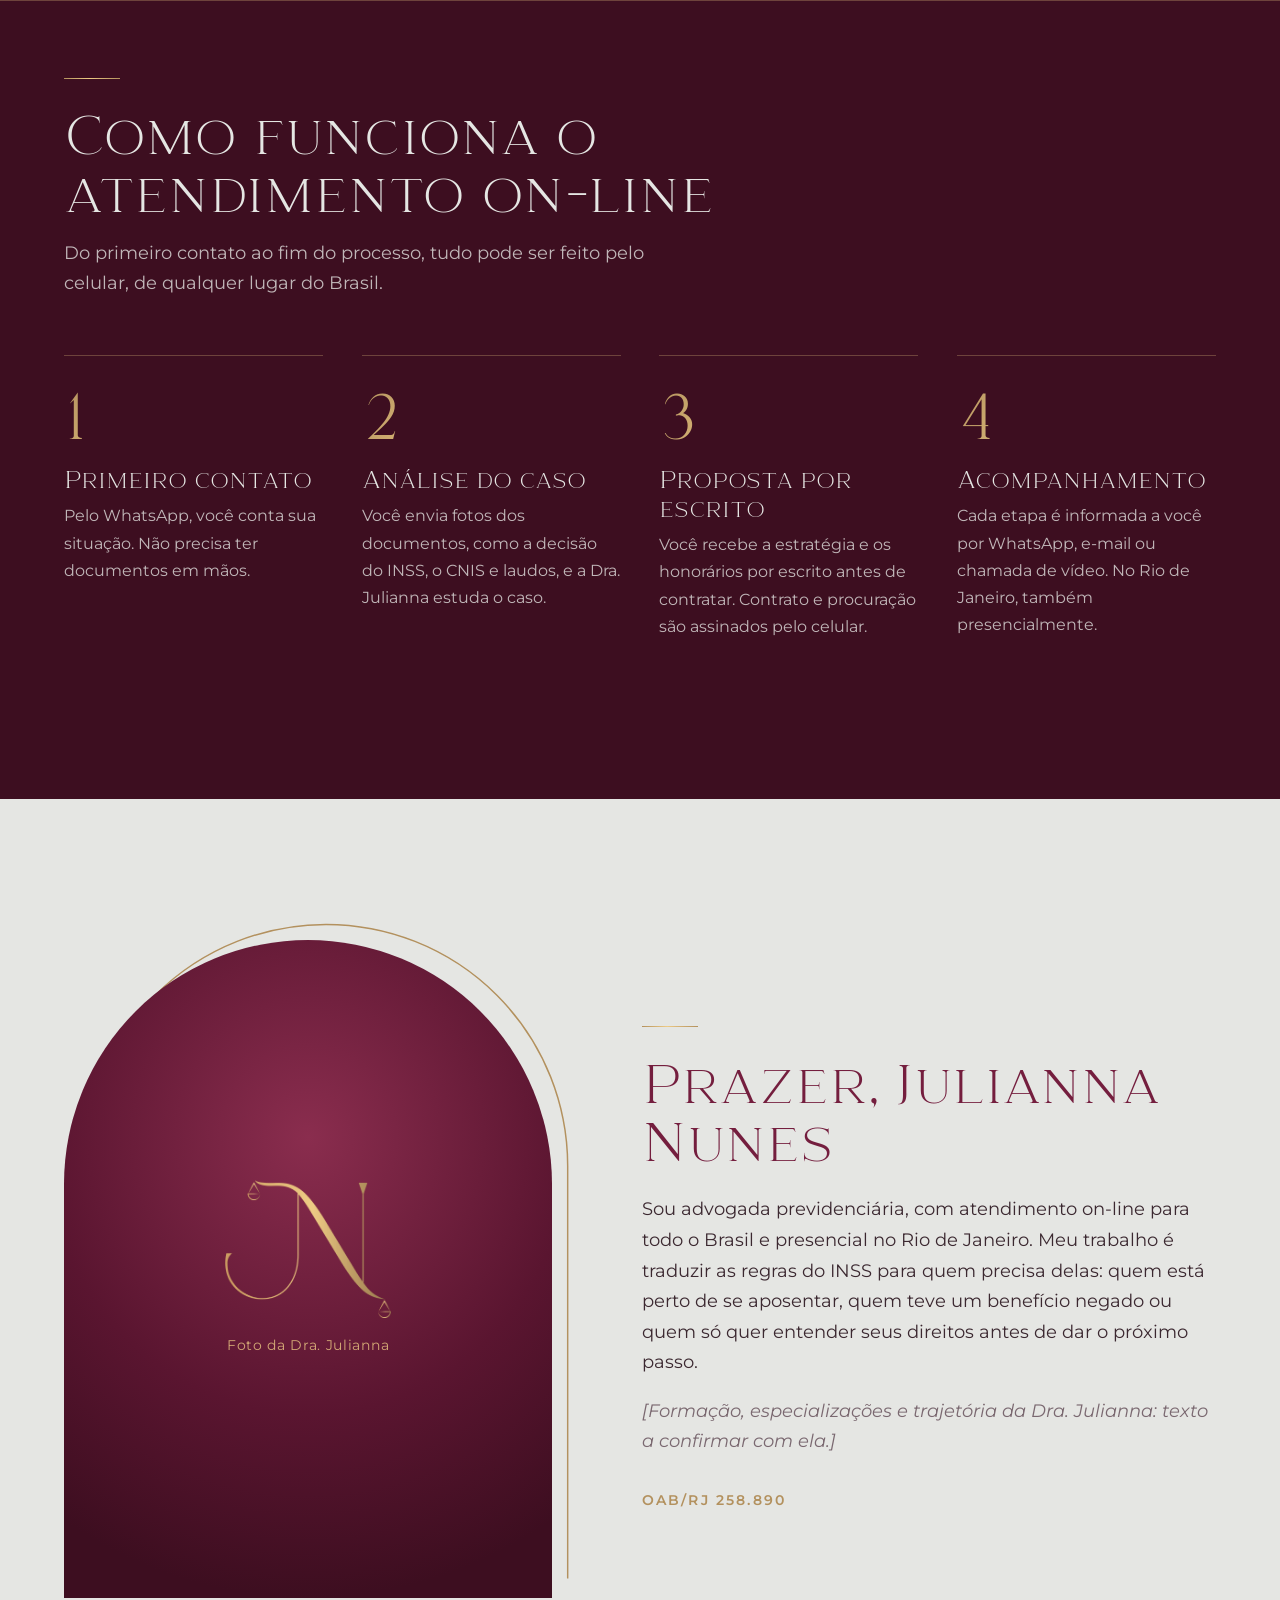
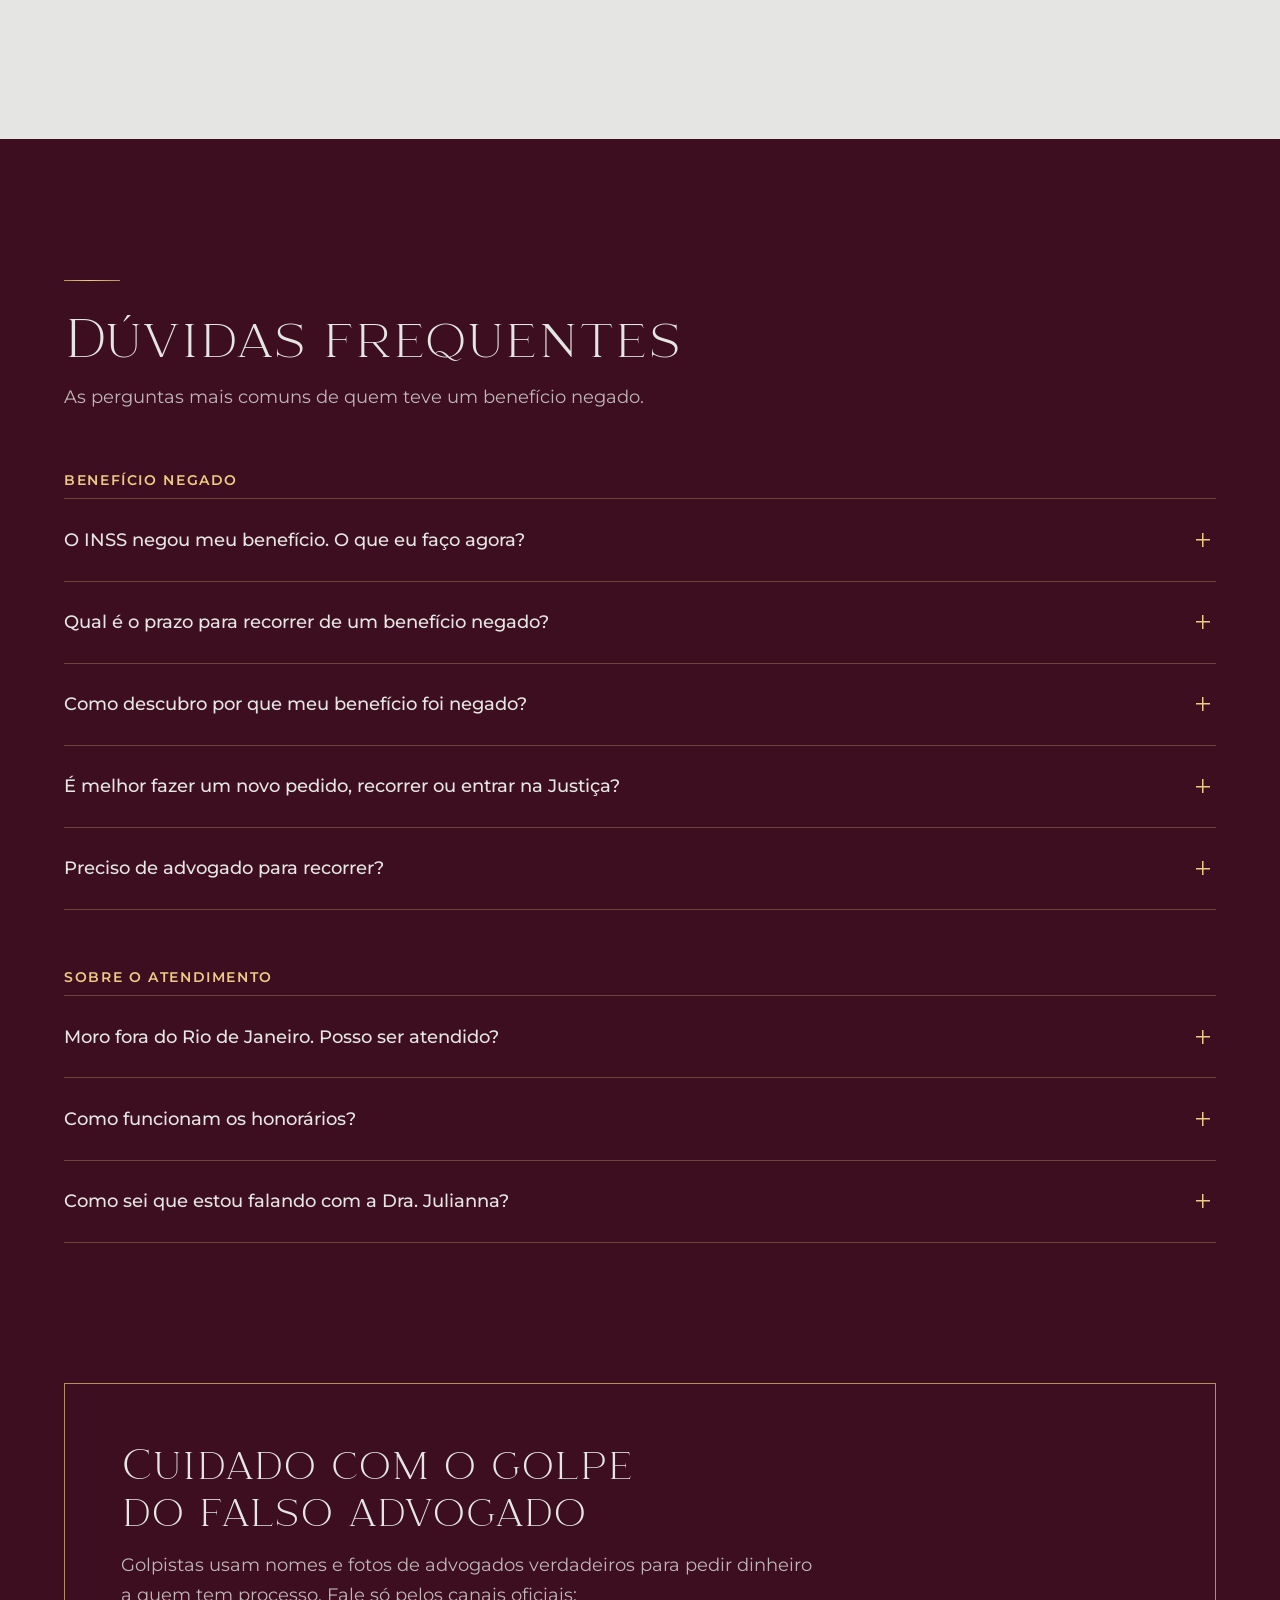
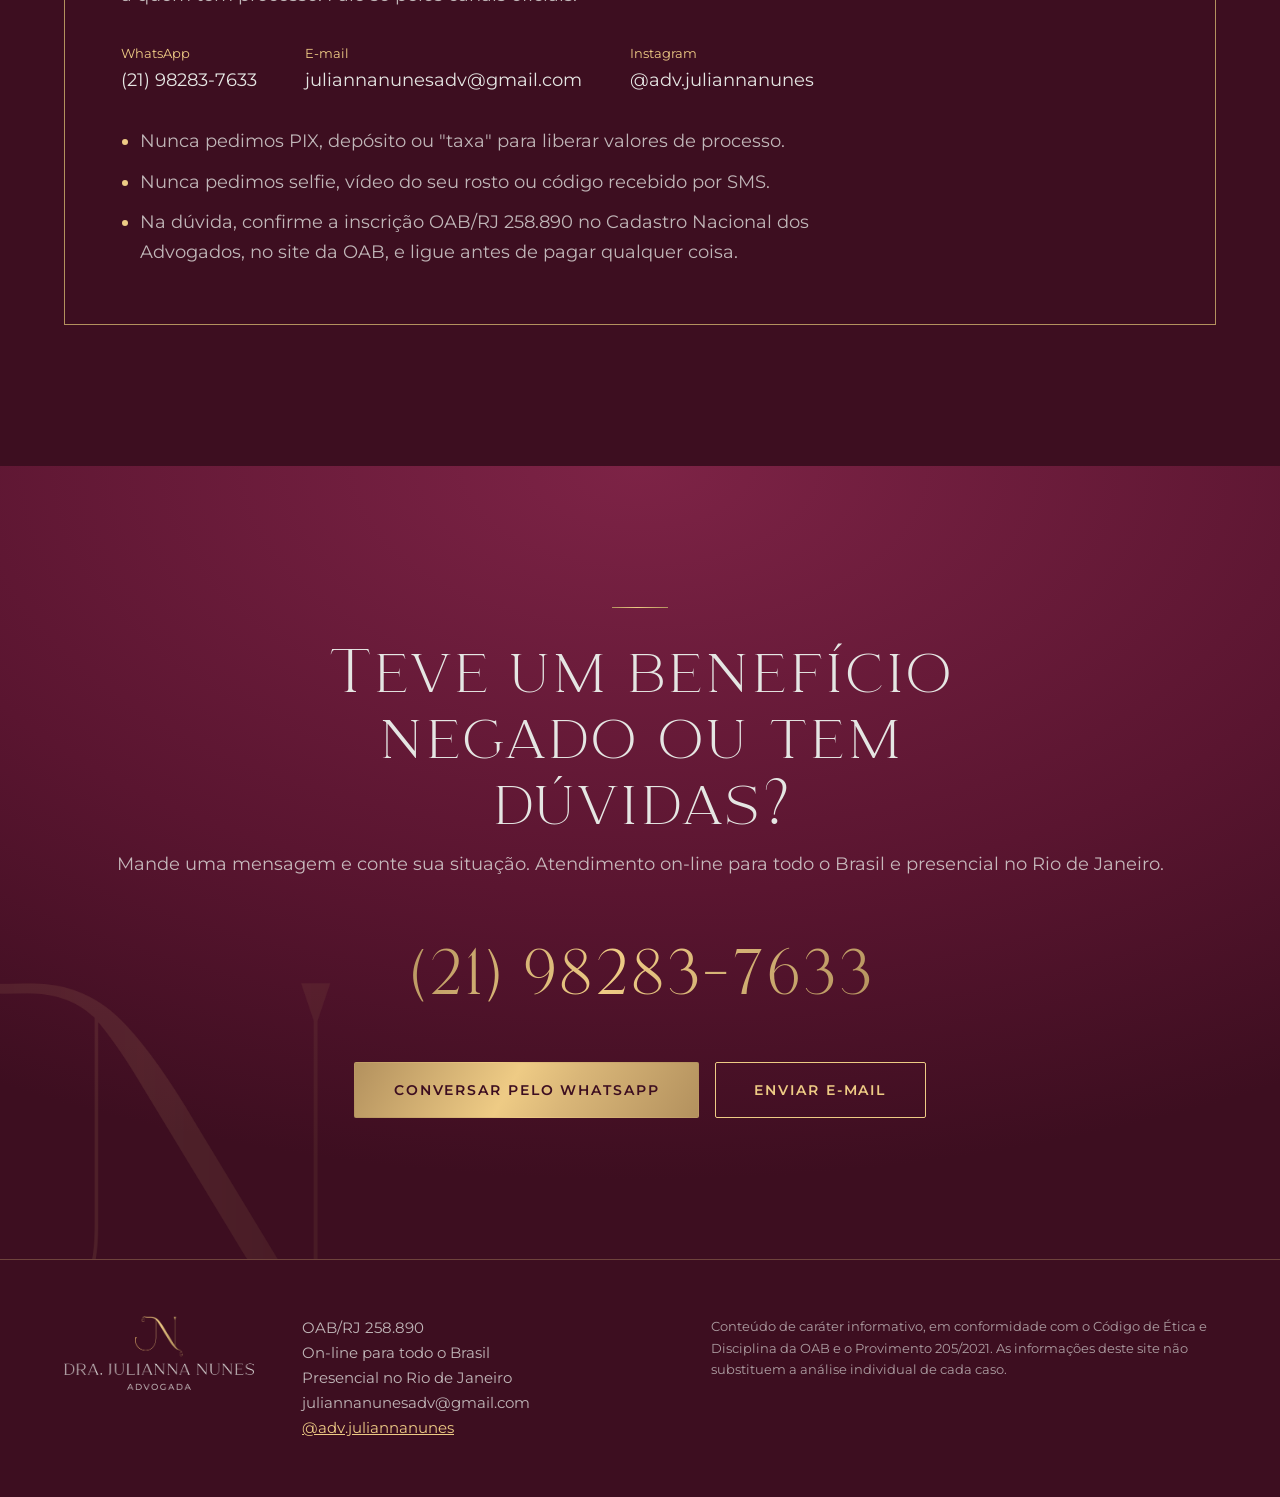
==== commit 35ed89a8: "Situação, atendimento on-line, FAQ de atendimento e alerta de golpe Co-Authored-By: Claude Opus 5.5 " ====
--- a/index.html
+++ b/index.html
@@ -52,6 +52,26 @@
       </div>
     </section>
 
+
+    <section class="situacao" aria-labelledby="situacao-titulo">
+      <h2 id="situacao-titulo">Qual é a sua situação?</h2>
+      <div class="situacao-opcoes">
+        <a href="https://wa.me/5521982837633?text=Ol%C3%A1%2C%20Dra.%20Julianna.%20Meu%20benef%C3%ADcio%20do%20INSS%20foi%20negado%20%28ou%20cortado%29%20e%20quero%20entender%20o%20que%20fazer." target="_blank" rel="noopener">
+          <strong>Meu benefício foi negado ou cortado</strong>
+          <span>Entender o motivo e os caminhos: novo pedido, recurso ou Justiça.</span>
+        </a>
+        <a href="https://wa.me/5521982837633?text=Ol%C3%A1%2C%20Dra.%20Julianna.%20Vou%20pedir%20um%20benef%C3%ADcio%20do%20INSS%20e%20quero%20orienta%C3%A7%C3%A3o%20antes%20de%20fazer%20o%20pedido." target="_blank" rel="noopener">
+          <strong>Vou pedir um benefício</strong>
+          <span>Conferir requisitos e documentos antes do pedido, para evitar uma negativa.</span>
+        </a>
+        <a href="https://wa.me/5521982837633?text=Ol%C3%A1%2C%20Dra.%20Julianna.%20J%C3%A1%20recebo%20um%20benef%C3%ADcio%20do%20INSS%20e%20quero%20saber%20se%20o%20valor%20est%C3%A1%20correto." target="_blank" rel="noopener">
+          <strong>Já recebo e quero conferir</strong>
+          <span>Revisar o valor e os períodos que o INSS considerou no cálculo.</span>
+        </a>
+      </div>
+      <p class="situacao-nota">Você não precisa ter documentos em mãos para o primeiro contato.</p>
+    </section>
+
     <section class="areas" id="areas" aria-labelledby="areas-titulo">
       <div class="cabeca">
         <span class="filete" aria-hidden="true"></span>
@@ -77,13 +97,14 @@
     <section class="processo" id="como-funciona" aria-labelledby="processo-titulo">
       <div class="cabeca">
         <span class="filete" aria-hidden="true"></span>
-        <h2 id="processo-titulo">Como funciona o atendimento</h2>
+        <h2 id="processo-titulo">Como funciona o atendimento on-line</h2>
+        <p>Do primeiro contato ao fim do processo, tudo pode ser feito pelo celular, de qualquer lugar do Brasil.</p>
       </div>
       <ol class="passos">
-        <li><span class="passo-n ouro">1</span><h3>Primeira conversa</h3><p>Você conta sua situação e tira as primeiras dúvidas.</p></li>
-        <li><span class="passo-n ouro">2</span><h3>Análise dos documentos</h3><p>CNIS, carteira de trabalho, laudos e o que mais o caso pedir.</p></li>
-        <li><span class="passo-n ouro">3</span><h3>Estratégia</h3><p>Você recebe a explicação do caminho possível e do que esperar dele.</p></li>
-        <li><span class="passo-n ouro">4</span><h3>Acompanhamento</h3><p>Cada etapa do pedido ou do processo é informada a você.</p></li>
+        <li><span class="passo-n ouro">1</span><h3>Primeiro contato</h3><p>Pelo WhatsApp, você conta sua situação. Não precisa ter documentos em mãos.</p></li>
+        <li><span class="passo-n ouro">2</span><h3>Análise do caso</h3><p>Você envia fotos dos documentos, como a decisão do INSS, o CNIS e laudos, e a Dra. Julianna estuda o caso.</p></li>
+        <li><span class="passo-n ouro">3</span><h3>Proposta por escrito</h3><p>Você recebe a estratégia e os honorários por escrito antes de contratar. Contrato e procuração são assinados pelo celular.</p></li>
+        <li><span class="passo-n ouro">4</span><h3>Acompanhamento</h3><p>Cada etapa é informada a você por WhatsApp, e-mail ou chamada de vídeo. No Rio de Janeiro, também presencialmente.</p></li>
       </ol>
     </section>
 
@@ -107,6 +128,7 @@
         <h2 id="duvidas-titulo">Dúvidas frequentes</h2>
         <p>As perguntas mais comuns de quem teve um benefício negado.</p>
       </div>
+      <h3 class="faq-grupo">Benefício negado</h3>
       <div class="faq">
         <details><summary>O INSS negou meu benefício. O que eu faço agora?</summary>
           <p>Primeiro, descubra o motivo da negativa. Depois, há três caminhos possíveis: fazer um novo pedido com os documentos que faltaram, apresentar recurso ao próprio INSS ou entrar com ação na Justiça. A escolha depende do motivo e das provas do seu caso.</p></details>
@@ -118,6 +140,33 @@
           <p>Depende do motivo. Quando faltou um documento, um novo pedido costuma resolver, mas o benefício passa a contar da nova data. Quando o INSS avaliou mal as provas, o recurso ou a ação judicial podem garantir os valores desde o primeiro pedido. Por isso vale analisar o caso antes de escolher.</p></details>
         <details><summary>Preciso de advogado para recorrer?</summary>
           <p>Não é obrigatório: o próprio segurado pode apresentar o recurso. A orientação de uma advogada ajuda a entender o motivo da negativa, reunir as provas certas e escolher o caminho mais adequado para o seu caso.</p></details>
+      </div>
+      <h3 class="faq-grupo">Sobre o atendimento</h3>
+      <div class="faq">
+        <details><summary>Moro fora do Rio de Janeiro. Posso ser atendido?</summary>
+          <p>Sim. O atendimento é on-line para todo o Brasil: conversa pelo WhatsApp, envio de documentos por foto e assinatura pelo celular. Quem está no Rio de Janeiro também pode ser atendido presencialmente.</p></details>
+        <details><summary>Como funcionam os honorários?</summary>
+          <p>Dependem do tipo de caso e do trabalho necessário. Você recebe a proposta por escrito, com o que está incluído, antes de decidir contratar.</p></details>
+        <details><summary>Como sei que estou falando com a Dra. Julianna?</summary>
+          <p>Os únicos canais oficiais são os desta página: WhatsApp (21) 98283-7633, e-mail juliannanunesadv@gmail.com e Instagram @adv.juliannanunes. Veja abaixo como se proteger de golpes.</p></details>
+      </div>
+    </section>
+
+
+    <section class="seguranca" id="seguranca" aria-labelledby="seguranca-titulo">
+      <div class="seguranca-caixa">
+        <h2 id="seguranca-titulo">Cuidado com o golpe do falso advogado</h2>
+        <p>Golpistas usam nomes e fotos de advogados verdadeiros para pedir dinheiro a quem tem processo. Fale só pelos canais oficiais:</p>
+        <ul class="canais">
+          <li><span>WhatsApp</span>(21) 98283-7633</li>
+          <li><span>E-mail</span>juliannanunesadv@gmail.com</li>
+          <li><span>Instagram</span>@adv.juliannanunes</li>
+        </ul>
+        <ul class="regras">
+          <li>Nunca pedimos PIX, depósito ou "taxa" para liberar valores de processo.</li>
+          <li>Nunca pedimos selfie, vídeo do seu rosto ou código recebido por SMS.</li>
+          <li>Na dúvida, confirme a inscrição OAB/RJ 258.890 no Cadastro Nacional dos Advogados, no site da OAB, e ligue antes de pagar qualquer coisa.</li>
+        </ul>
       </div>
     </section>
 
--- a/styles.css
+++ b/styles.css
@@ -89,6 +89,17 @@
 .hero-areas a { display: inline-block; text-decoration: none; font-size: .88rem; color: var(--nevoa-suave); border: 1px solid var(--linha); border-radius: 999px; padding: .45rem 1rem; transition: border-color .2s, color .2s; }
 .hero-areas a:hover { border-color: var(--ouro-claro); color: var(--ouro-claro); }
 
+/* situação: três portas de entrada, cada uma abre o WhatsApp com a mensagem pronta */
+.situacao { background: var(--bordo-noite); padding: clamp(3.5rem, 8vw, 6rem) var(--pad); border-bottom: 1px solid var(--linha); }
+.situacao > * { max-width: var(--larg); margin-left: auto; margin-right: auto; }
+.situacao h2 { font-size: clamp(1.9rem, 3.6vw, 2.8rem); color: var(--nevoa); margin-bottom: 2rem; }
+.situacao-opcoes { display: grid; grid-template-columns: repeat(3, 1fr); gap: 1px; background: var(--linha); border: 1px solid var(--linha); }
+.situacao-opcoes a { display: flex; flex-direction: column; gap: .6rem; padding: 1.8rem 1.6rem 2rem; background: var(--bordo-noite); text-decoration: none; transition: background-color .2s; }
+.situacao-opcoes a:hover { background: #4A1128; }
+.situacao-opcoes strong { font-family: var(--serif); font-weight: 400; font-size: 1.45rem; line-height: 1.2; color: var(--ouro-claro); }
+.situacao-opcoes span { font-size: .98rem; color: var(--nevoa-suave); }
+.situacao-nota { margin-top: 1.4rem; font-size: .95rem; color: var(--nevoa-suave); }
+
 /* ---------- seções base ---------- */
 .areas, .processo, .insta, .duvidas { padding: var(--sec) var(--pad); }
 .areas > *, .processo > *, .insta > *, .duvidas > * { max-width: var(--larg); margin-left: auto; margin-right: auto; }
@@ -144,7 +155,7 @@
 /* dúvidas */
 .duvidas { background: var(--bordo-noite); }
 .faq { max-width: var(--larg); }
-.faq summary, .faq details p { max-width: 52rem; }
+.faq details p { max-width: 52rem; }
 .faq details { border-bottom: 1px solid var(--linha); }
 .faq details:first-child { border-top: 1px solid var(--linha); }
 .faq summary { list-style: none; cursor: pointer; position: relative; padding: 1.6rem 3rem 1.6rem 0; font-weight: 500; font-size: 1.1rem; color: var(--nevoa); }
@@ -157,6 +168,21 @@
 }
 .faq details[open] summary::after { transform: rotate(45deg); }
 .faq details p { padding: 0 0 1.8rem; color: var(--nevoa-suave); max-width: 44rem; }
+
+.faq-grupo { font-family: var(--sans); font-size: .85rem; font-weight: 600; letter-spacing: .12em; text-transform: uppercase; color: var(--ouro-claro); margin-bottom: .4rem; }
+.faq + .faq-grupo { margin-top: 3.5rem; }
+
+/* segurança: aviso contra golpes, com os canais oficiais */
+.seguranca { background: var(--bordo-noite); padding: 0 var(--pad) var(--sec); }
+.seguranca-caixa { max-width: var(--larg); margin: 0 auto; border: 1px solid var(--ouro-escuro); padding: clamp(2rem, 5vw, 3.5rem); }
+.seguranca h2 { font-size: clamp(1.8rem, 3.4vw, 2.6rem); line-height: 1.12; color: var(--nevoa); max-width: 22ch; }
+.seguranca-caixa > p { margin-top: 1rem; max-width: 44rem; color: var(--nevoa-suave); }
+.canais { list-style: none; padding: 0; margin: 2rem 0; display: flex; flex-wrap: wrap; gap: 1rem 3rem; }
+.canais li { display: flex; flex-direction: column; font-size: 1.1rem; color: var(--nevoa); }
+.canais span { font-size: .8rem; color: var(--ouro-claro); }
+.regras { padding-left: 1.2rem; margin: 0; color: var(--nevoa-suave); max-width: 46rem; }
+.regras li + li { margin-top: .6rem; }
+.regras li::marker { color: var(--ouro-claro); }
 
 /* contato */
 .contato {
@@ -220,6 +246,8 @@
   .hero-areas { flex-wrap: nowrap; overflow-x: auto; margin-right: calc(-1 * var(--pad)); padding-right: var(--pad); scrollbar-width: none; }
   .hero-areas a { white-space: nowrap; }
 
+  .situacao-opcoes { grid-template-columns: 1fr; }
+  .canais { flex-direction: column; gap: 1rem; }
   .areas-lista { grid-template-columns: 1fr; }
   .passos { grid-template-columns: 1fr; gap: 0; }
   .passos li { display: grid; grid-template-columns: 3.6rem 1fr; column-gap: 1rem; padding: 1.6rem 0; }
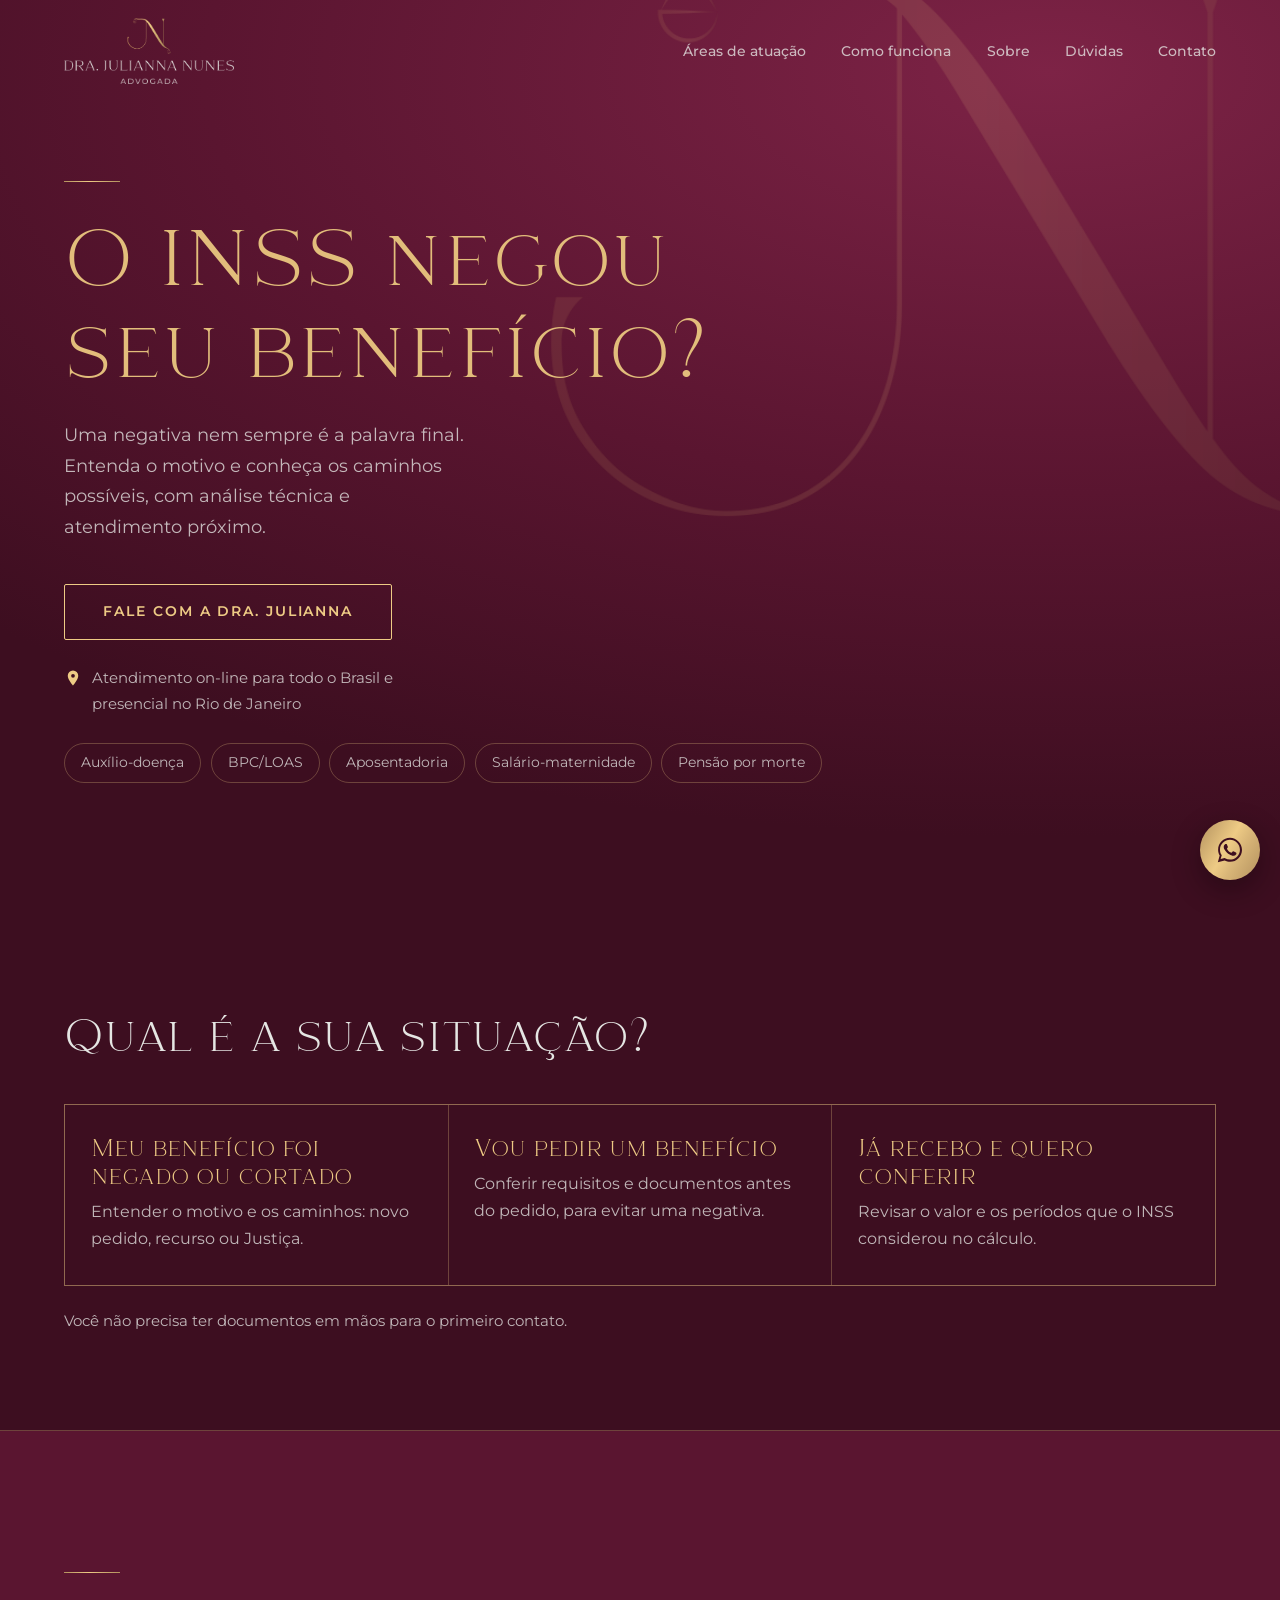
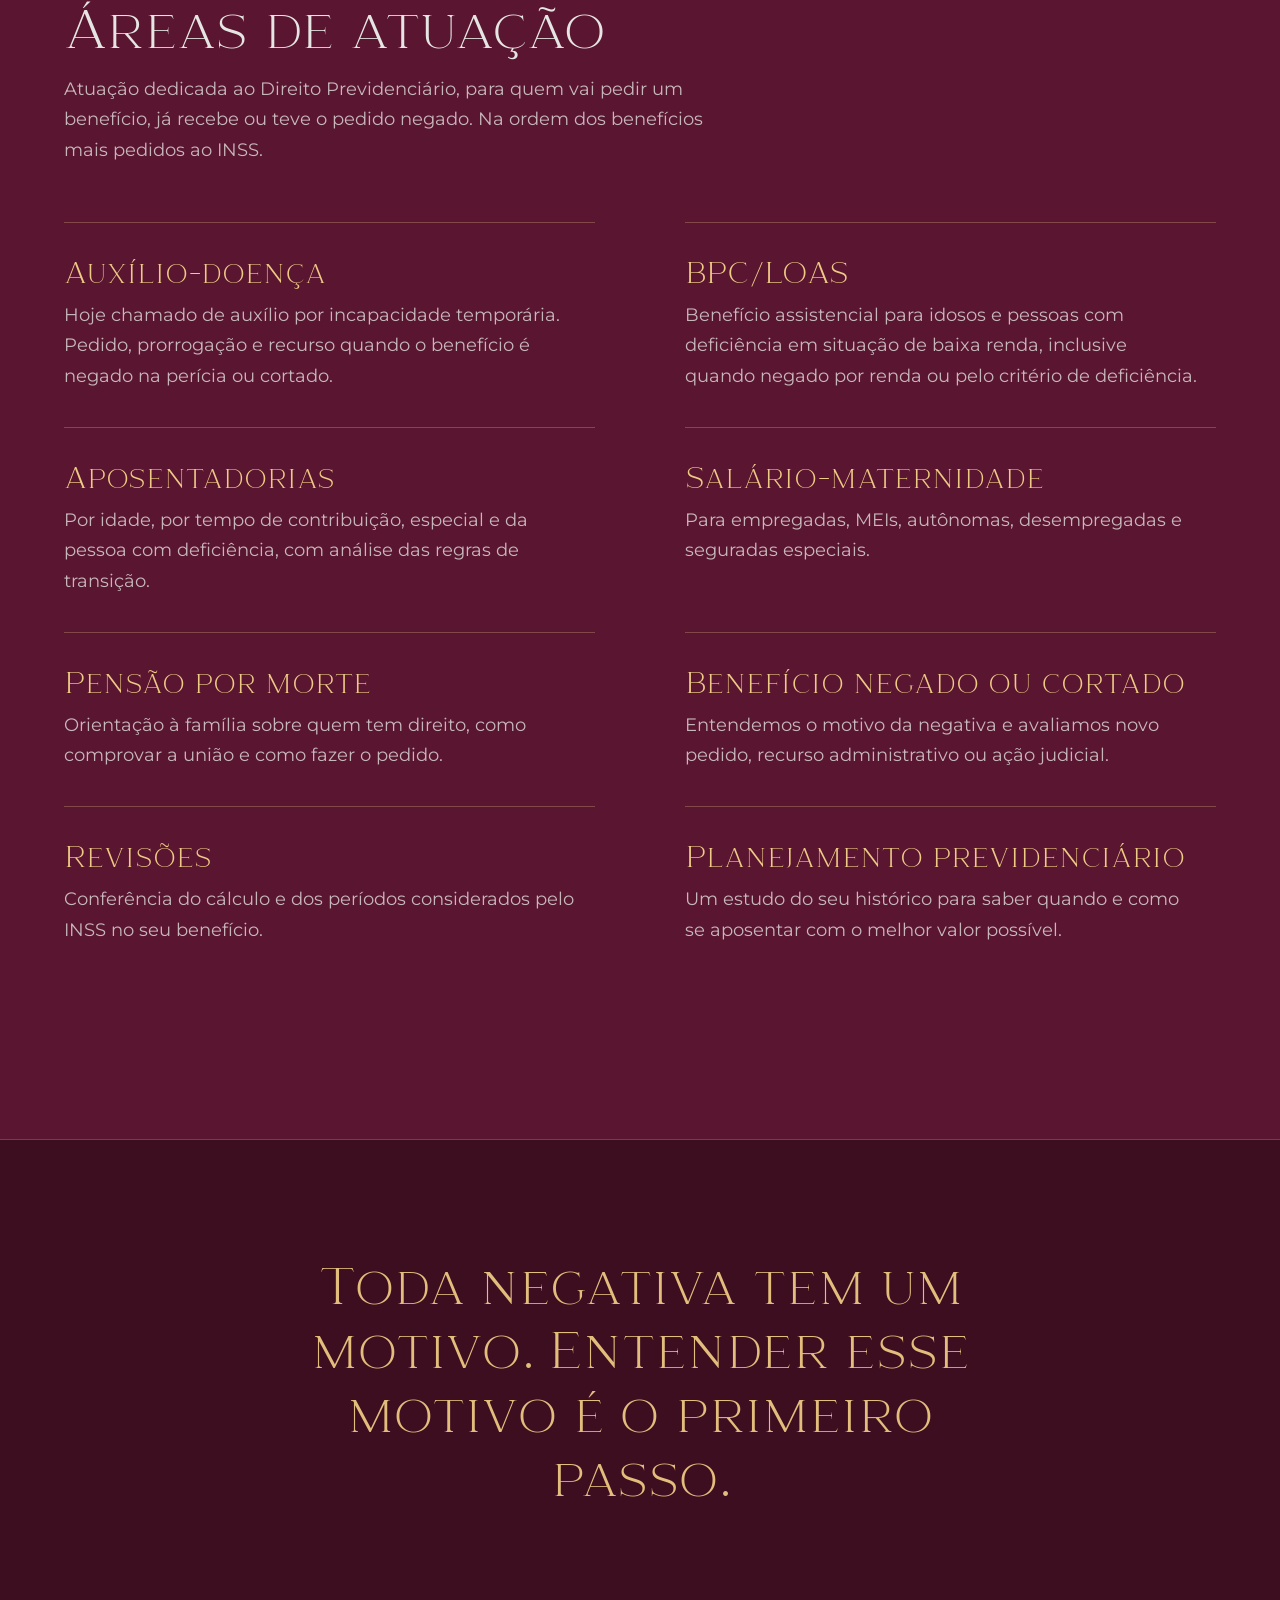
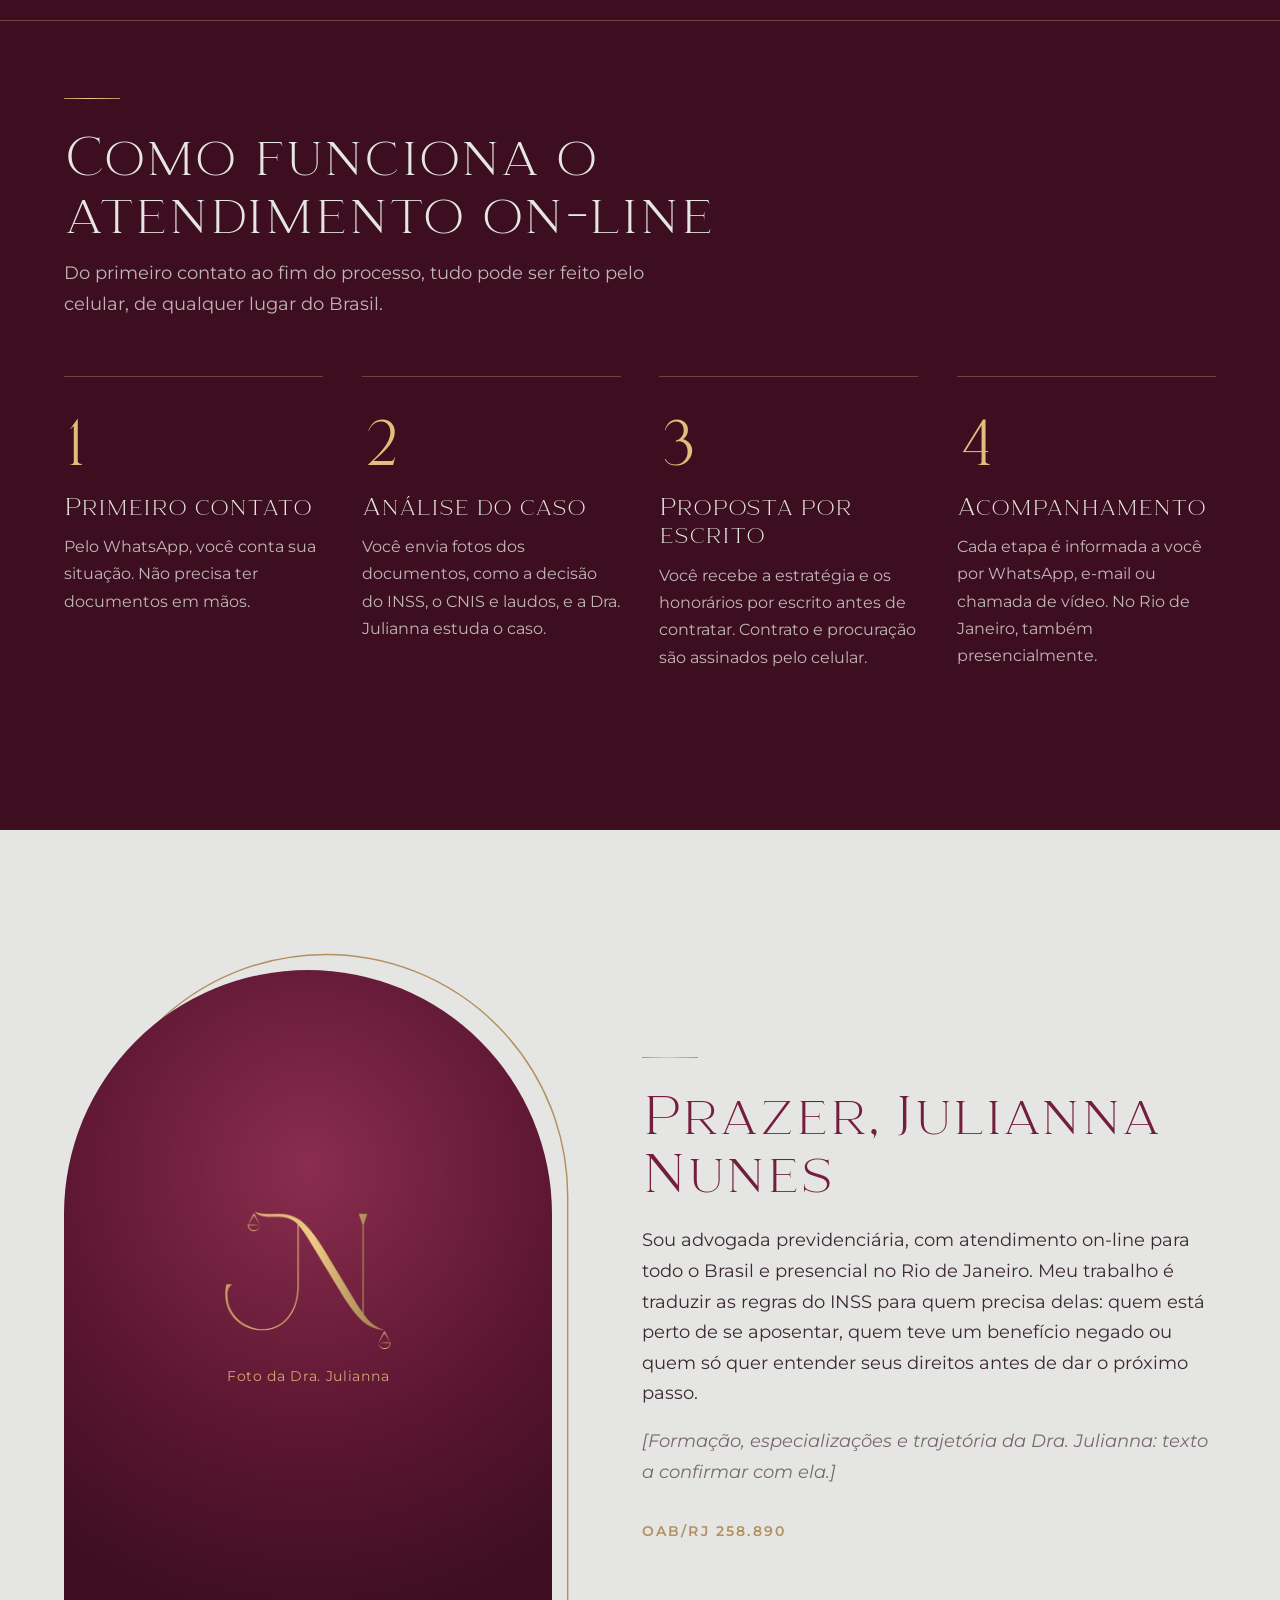
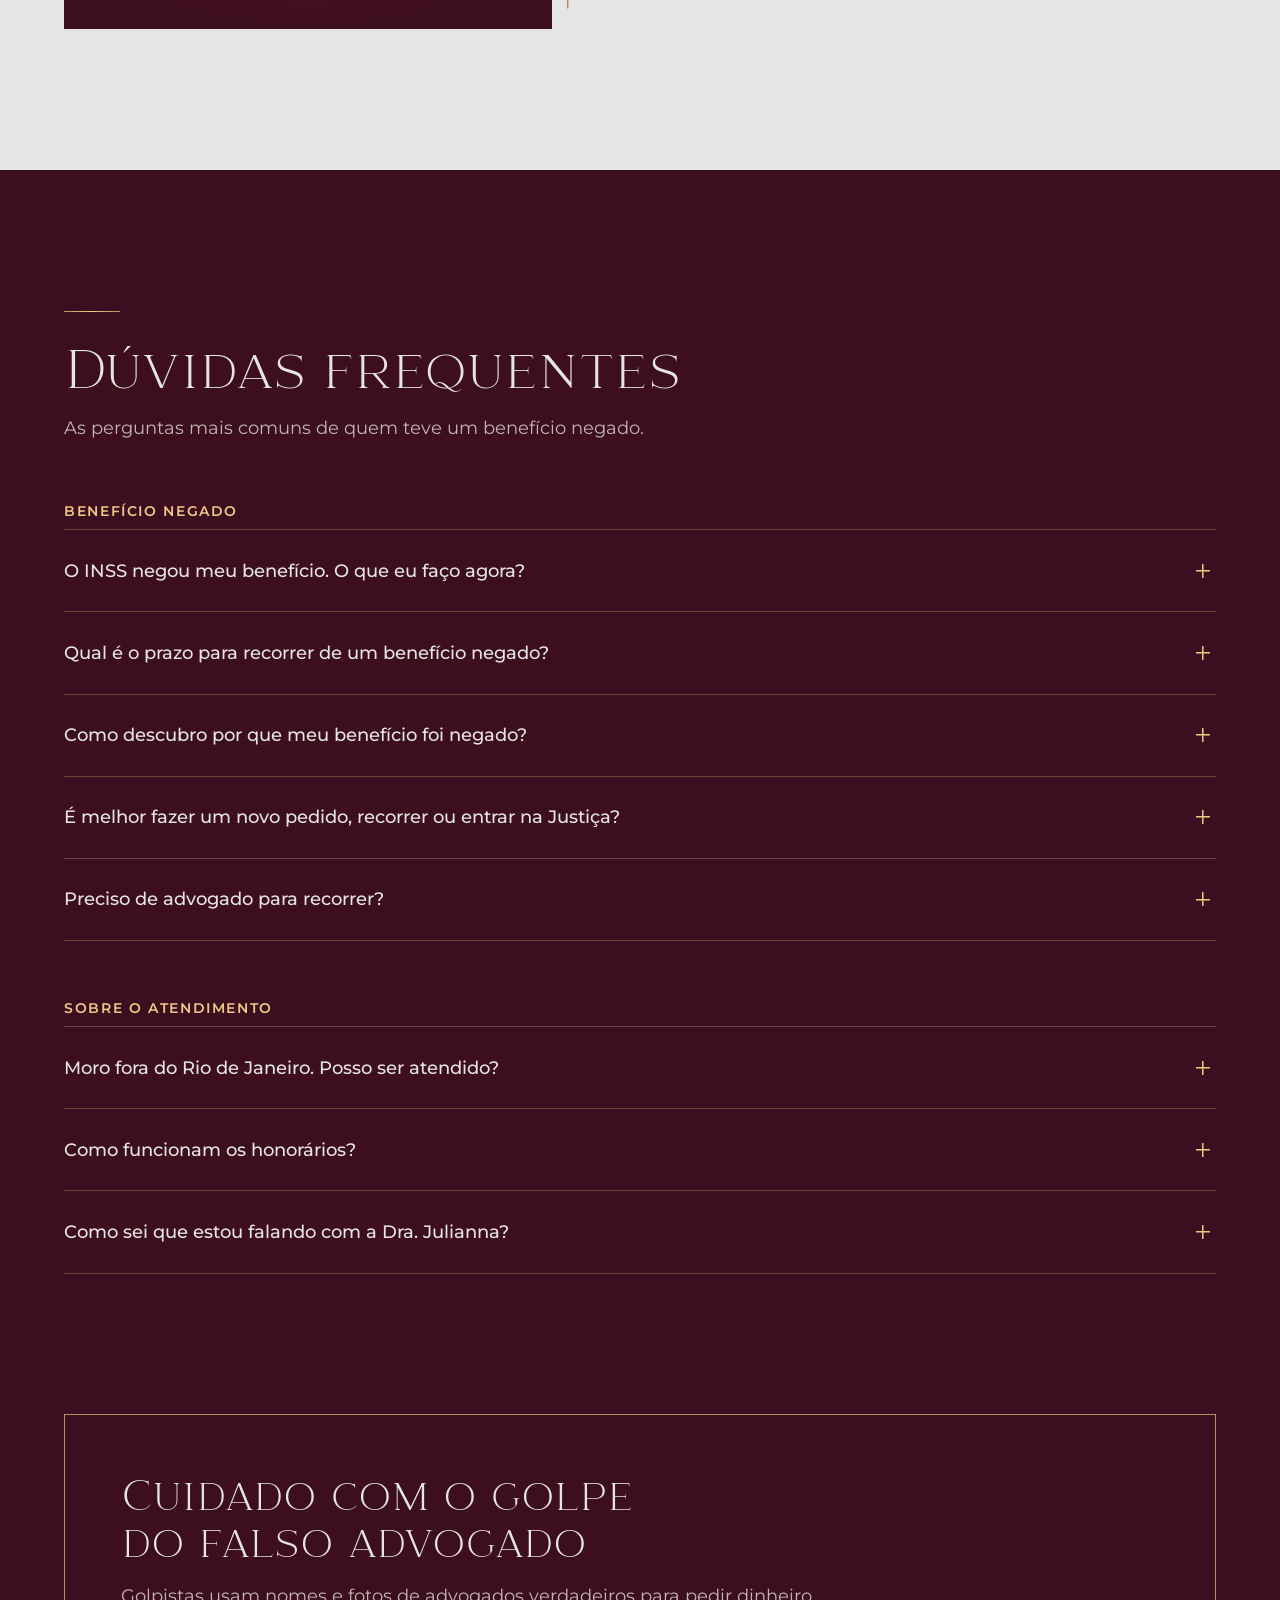
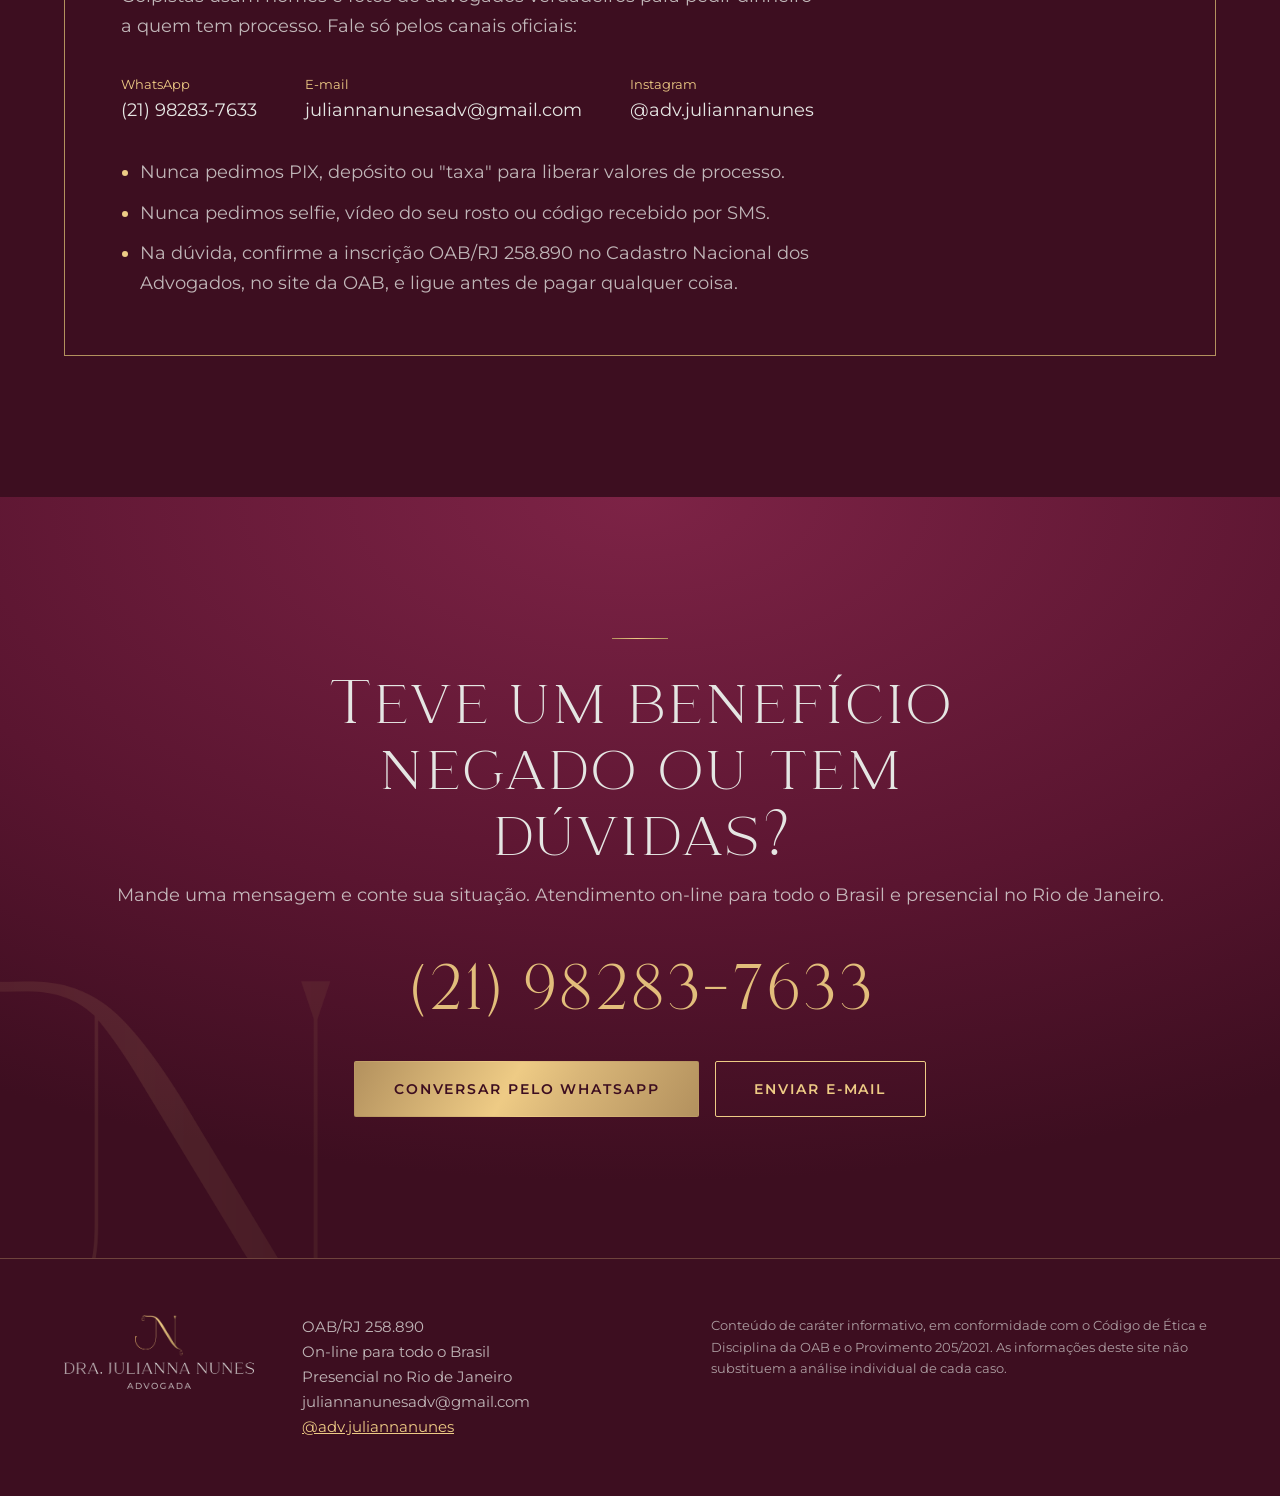
==== commit b59fd065: "Domínio advjuliannanunes.com: CNAME, canonical, sitemap, robots e imagem de compartilhamento Co-Auth" ====
--- a/index.html
+++ b/index.html
@@ -9,13 +9,17 @@
   <meta property="og:title" content="Dra. Julianna Nunes | Advogada previdenciária">
   <meta property="og:description" content="O INSS negou seu benefício? Entenda o motivo e os caminhos possíveis.">
   <meta property="og:type" content="website">
+  <meta property="og:url" content="https://advjuliannanunes.com/">
+  <meta property="og:image" content="https://advjuliannanunes.com/assets/img/og-capa.jpg">
+  <meta property="og:locale" content="pt_BR">
+  <link rel="canonical" href="https://advjuliannanunes.com/">
   <link rel="icon" type="image/png" href="assets/img/monograma_dourado.png">
   <link rel="preconnect" href="https://fonts.googleapis.com">
   <link rel="preconnect" href="https://fonts.gstatic.com" crossorigin>
   <link href="https://fonts.googleapis.com/css2?family=Montserrat:wght@400;500;600&display=swap" rel="stylesheet">
   <link rel="stylesheet" href="styles.css">
   <script type="application/ld+json">
-  {"@context":"https://schema.org","@type":"Attorney","name":"Dra. Julianna Nunes","description":"Advogada previdenciária","telephone":"+55-21-98283-7633","email":"juliannanunesadv@gmail.com","address":{"@type":"PostalAddress","addressRegion":"RJ","addressCountry":"BR"},"areaServed":"BR","sameAs":["https://instagram.com/adv.juliannanunes"]}
+  {"@context":"https://schema.org","@type":"Attorney","name":"Dra. Julianna Nunes","url":"https://advjuliannanunes.com/","description":"Advogada previdenciária","telephone":"+55-21-98283-7633","email":"juliannanunesadv@gmail.com","address":{"@type":"PostalAddress","addressRegion":"RJ","addressCountry":"BR"},"areaServed":"BR","sameAs":["https://instagram.com/adv.juliannanunes"]}
   </script>
 </head>
 <body>
--- a/styles.css
+++ b/styles.css
@@ -41,7 +41,8 @@
 .skip:focus { left: 1rem; top: 1rem; }
 
 /* texto dourado em degradê: só em títulos grandes e números */
-.ouro { background: var(--ouro-degrade); -webkit-background-clip: text; background-clip: text; color: transparent; }
+/* dourado sólido no texto: o degradê recortado (background-clip) cortava letras no Windows */
+.ouro { color: #E2BD7B; }
 .filete { display: block; width: 56px; height: 1px; background: var(--ouro-degrade); margin-bottom: 1.6rem; }
 
 /* ---------- topo ---------- */
@@ -81,7 +82,7 @@
 }
 .hero-mono { position: absolute; width: min(62vw, 900px); right: -5vw; top: -6vh; opacity: .13; pointer-events: none; }
 .hero-conteudo { position: relative; width: 100%; max-width: var(--larg); margin: 0 auto; }
-.hero h1 { font-size: clamp(2.2rem, 6.2vw, 5.4rem); line-height: 1.04; max-width: 15ch; }
+.hero h1 { font-size: clamp(2.2rem, 6.2vw, 5.4rem); line-height: 1.16; max-width: 15ch; }
 .hero-sub { margin: 1.8rem 0 2.6rem; max-width: 34ch; font-size: clamp(1.05rem, 1.4vw, 1.2rem); color: var(--nevoa-suave); }
 .hero-local { display: flex; gap: .6rem; align-items: flex-start; margin-top: 1.6rem; font-size: .95rem; color: var(--nevoa-suave); max-width: 40ch; }
 .hero-local svg { width: 18px; flex: none; margin-top: .2rem; fill: var(--ouro-claro); }
@@ -116,14 +117,14 @@
 
 /* frase de transição */
 .frase { padding: clamp(4rem, 9vw, 7rem) var(--pad); background: var(--bordo-noite); text-align: center; border-top: 1px solid var(--linha); border-bottom: 1px solid var(--linha); }
-.frase p { font-family: var(--serif); font-size: clamp(1.8rem, 4vw, 3.2rem); line-height: 1.15; max-width: 24ch; margin: 0 auto; }
+.frase p { font-family: var(--serif); font-size: clamp(1.8rem, 4vw, 3.2rem); line-height: 1.25; max-width: 24ch; margin: 0 auto; }
 
 /* processo: sequência real, por isso numerado */
 .processo { background: var(--bordo-noite); padding-top: clamp(3rem, 6vw, 5rem); }
 .passos { list-style: none; padding: 0; display: grid; grid-template-columns: repeat(4, 1fr); gap: 2.4rem; }
 .passos li { border-top: 1px solid var(--linha); padding-top: 1.6rem; }
-.passo-n { display: block; font-family: var(--serif); font-size: 4rem; line-height: 1; margin-bottom: 1.2rem; }
-.passos h3 { font-size: 1.5rem; color: var(--nevoa); margin-bottom: .55rem; line-height: 1.2; }
+.passo-n { display: block; font-family: var(--serif); font-size: 4rem; line-height: 1.2; margin-bottom: .8rem; }
+.passos h3 { font-size: 1.5rem; color: var(--nevoa); margin-bottom: .8rem; line-height: 1.2; }
 .passos p { font-size: 1rem; color: var(--nevoa-suave); }
 
 /* sobre: única seção clara, para dar respiro */
@@ -194,7 +195,7 @@
 .contato-mono { position: absolute; width: 560px; left: -150px; bottom: -180px; opacity: .1; }
 .contato h2 { position: relative; font-size: clamp(2.2rem, 4.8vw, 3.8rem); line-height: 1.08; color: var(--nevoa); max-width: 18ch; margin: 0 auto; }
 .contato p { position: relative; margin-top: 1rem; color: var(--nevoa-suave); }
-.contato-tel { position: relative; display: inline-block; margin: 2.2rem 0 2.4rem; font-family: var(--serif); font-size: clamp(2.3rem, 6vw, 4rem); text-decoration: none; }
+.contato-tel { position: relative; display: inline-block; margin: 2rem 0 2.2rem; font-family: var(--serif); font-size: clamp(2.3rem, 6vw, 4rem); line-height: 1.3; text-decoration: none; }
 .contato-acoes { position: relative; display: flex; flex-wrap: wrap; gap: 1rem; justify-content: center; }
 
 /* rodapé */
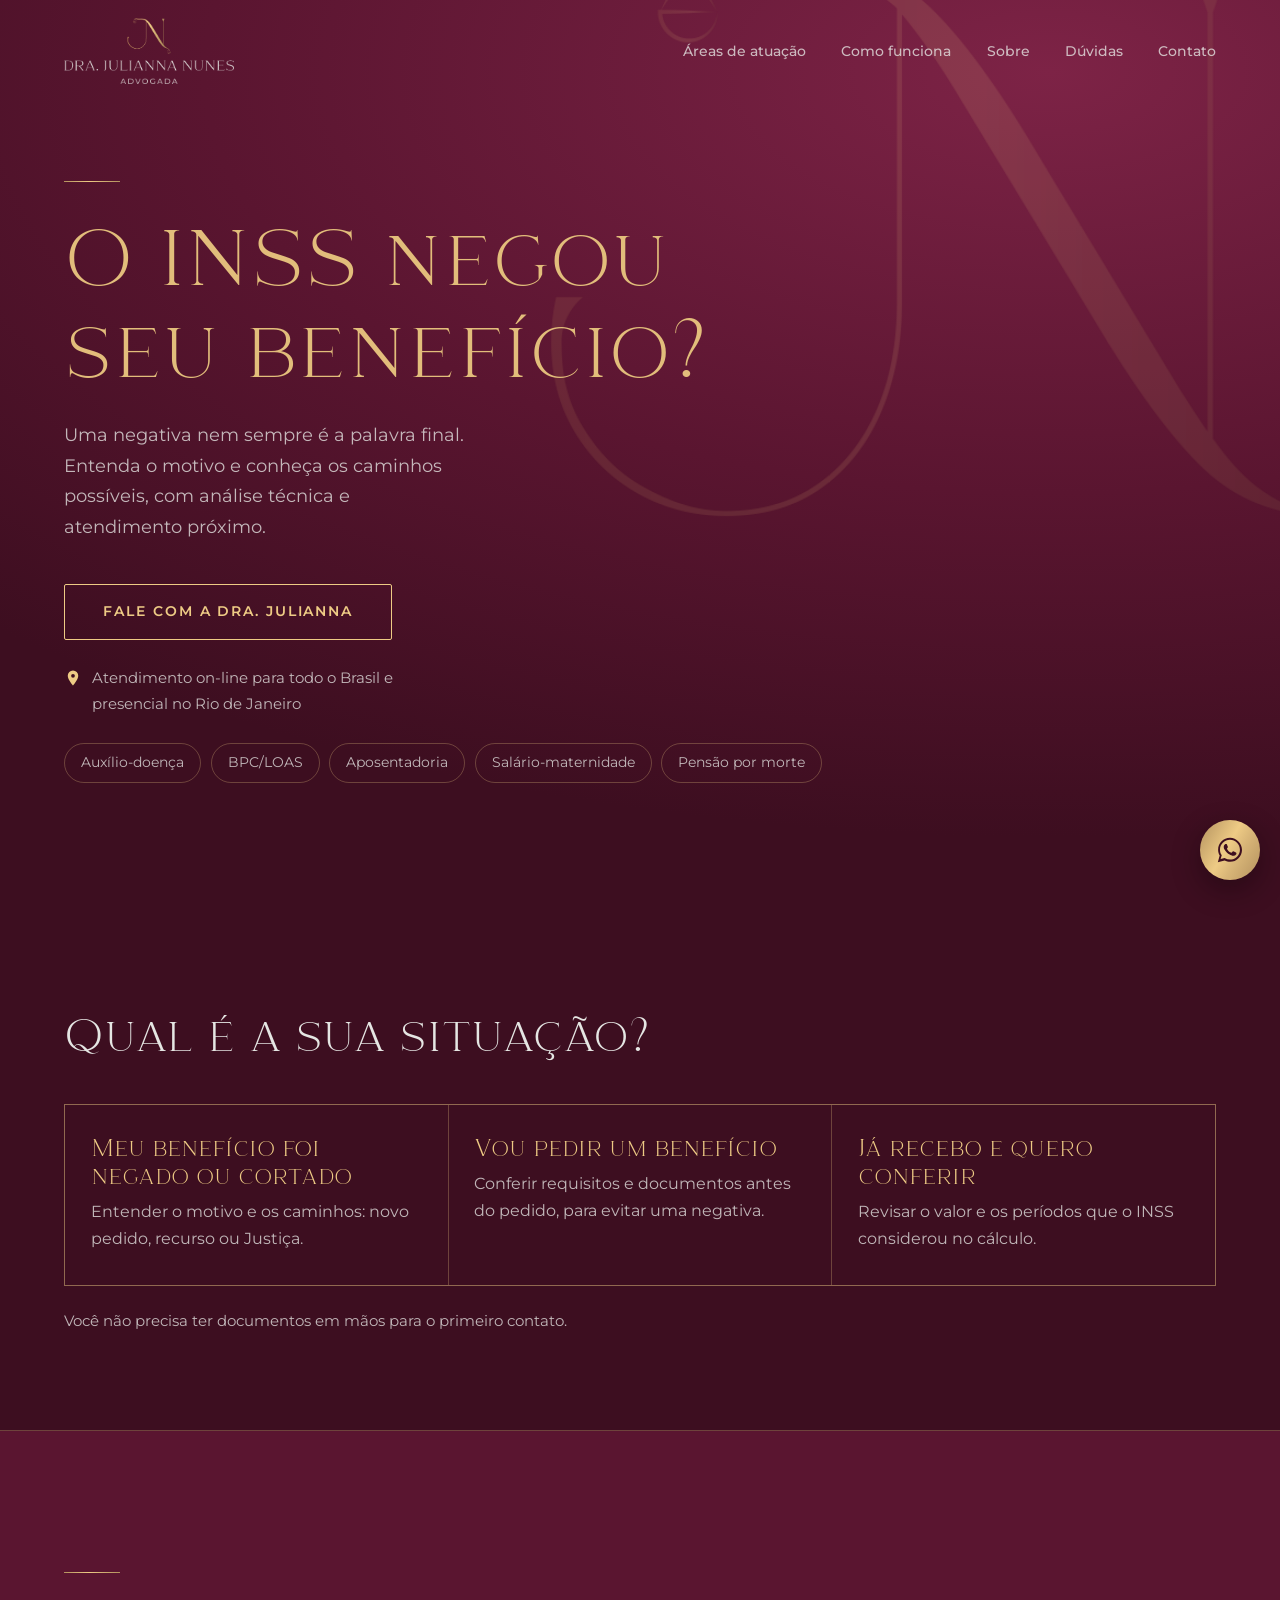
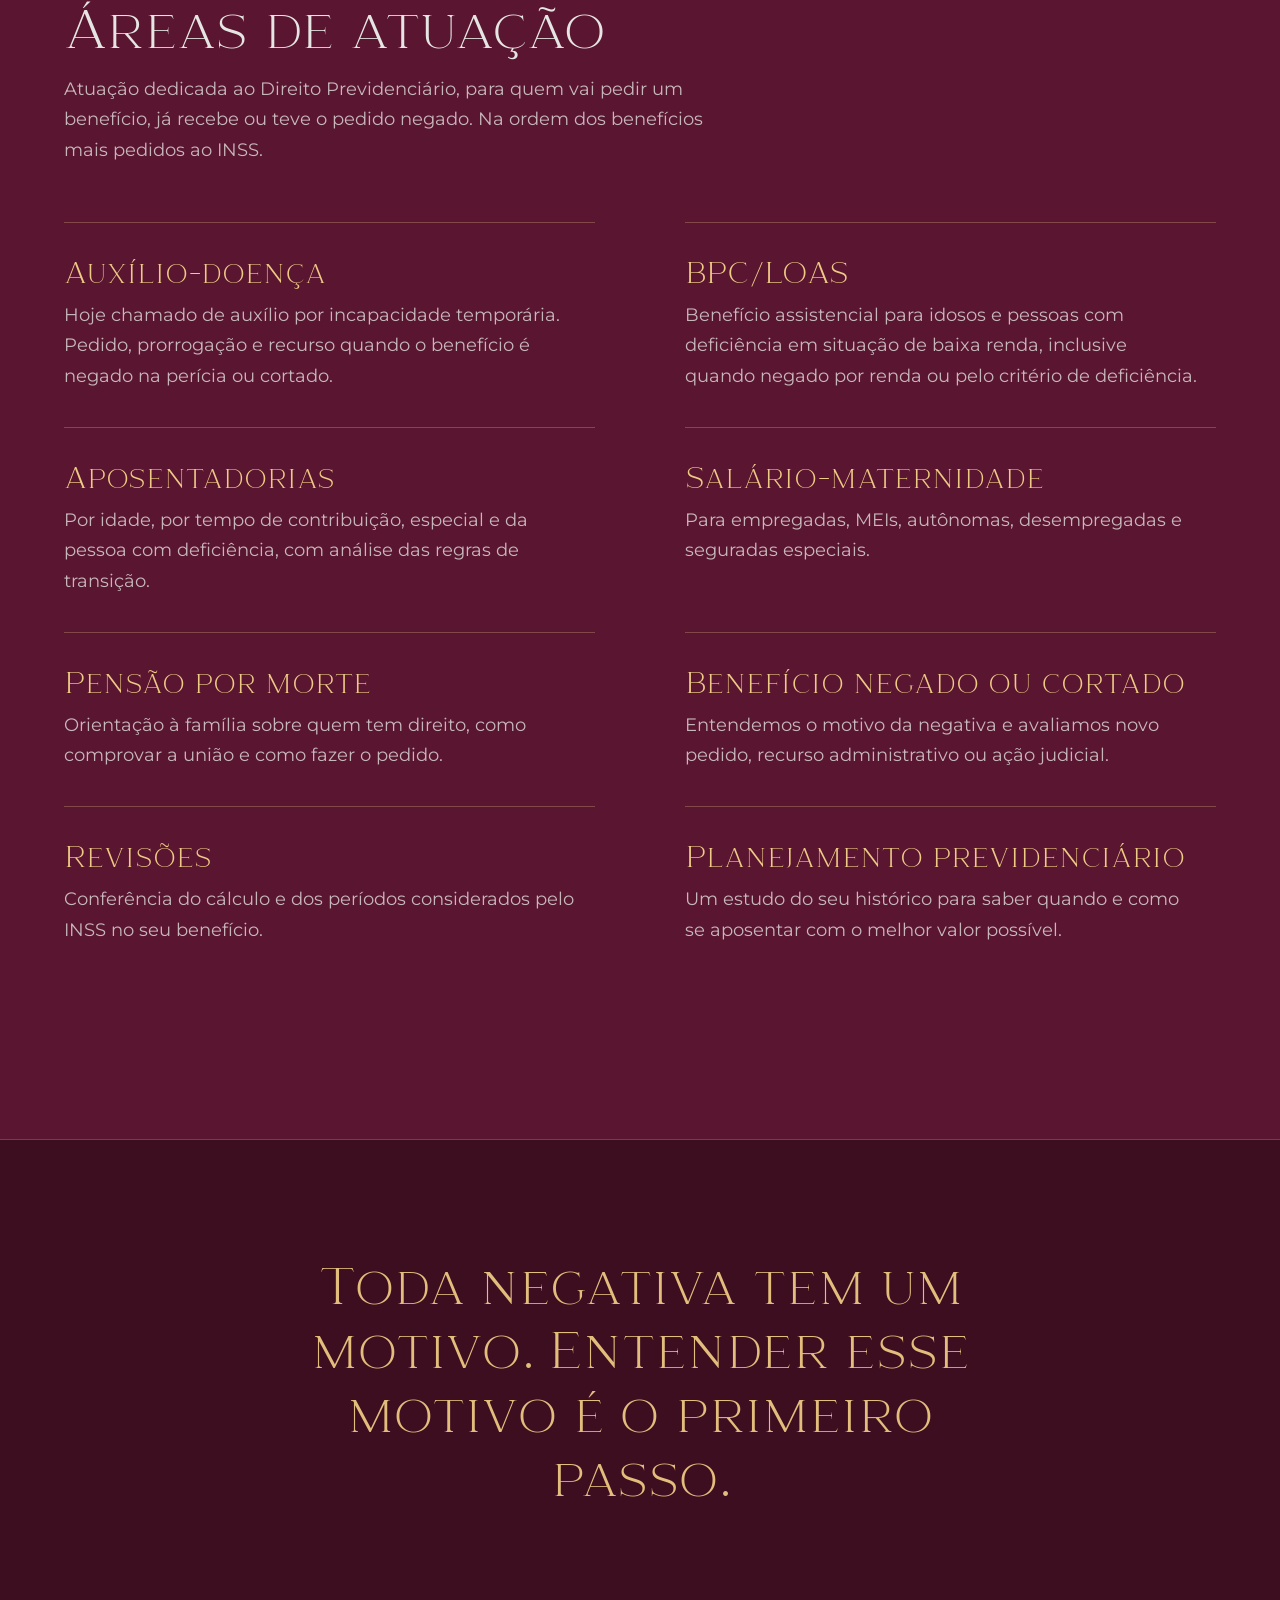
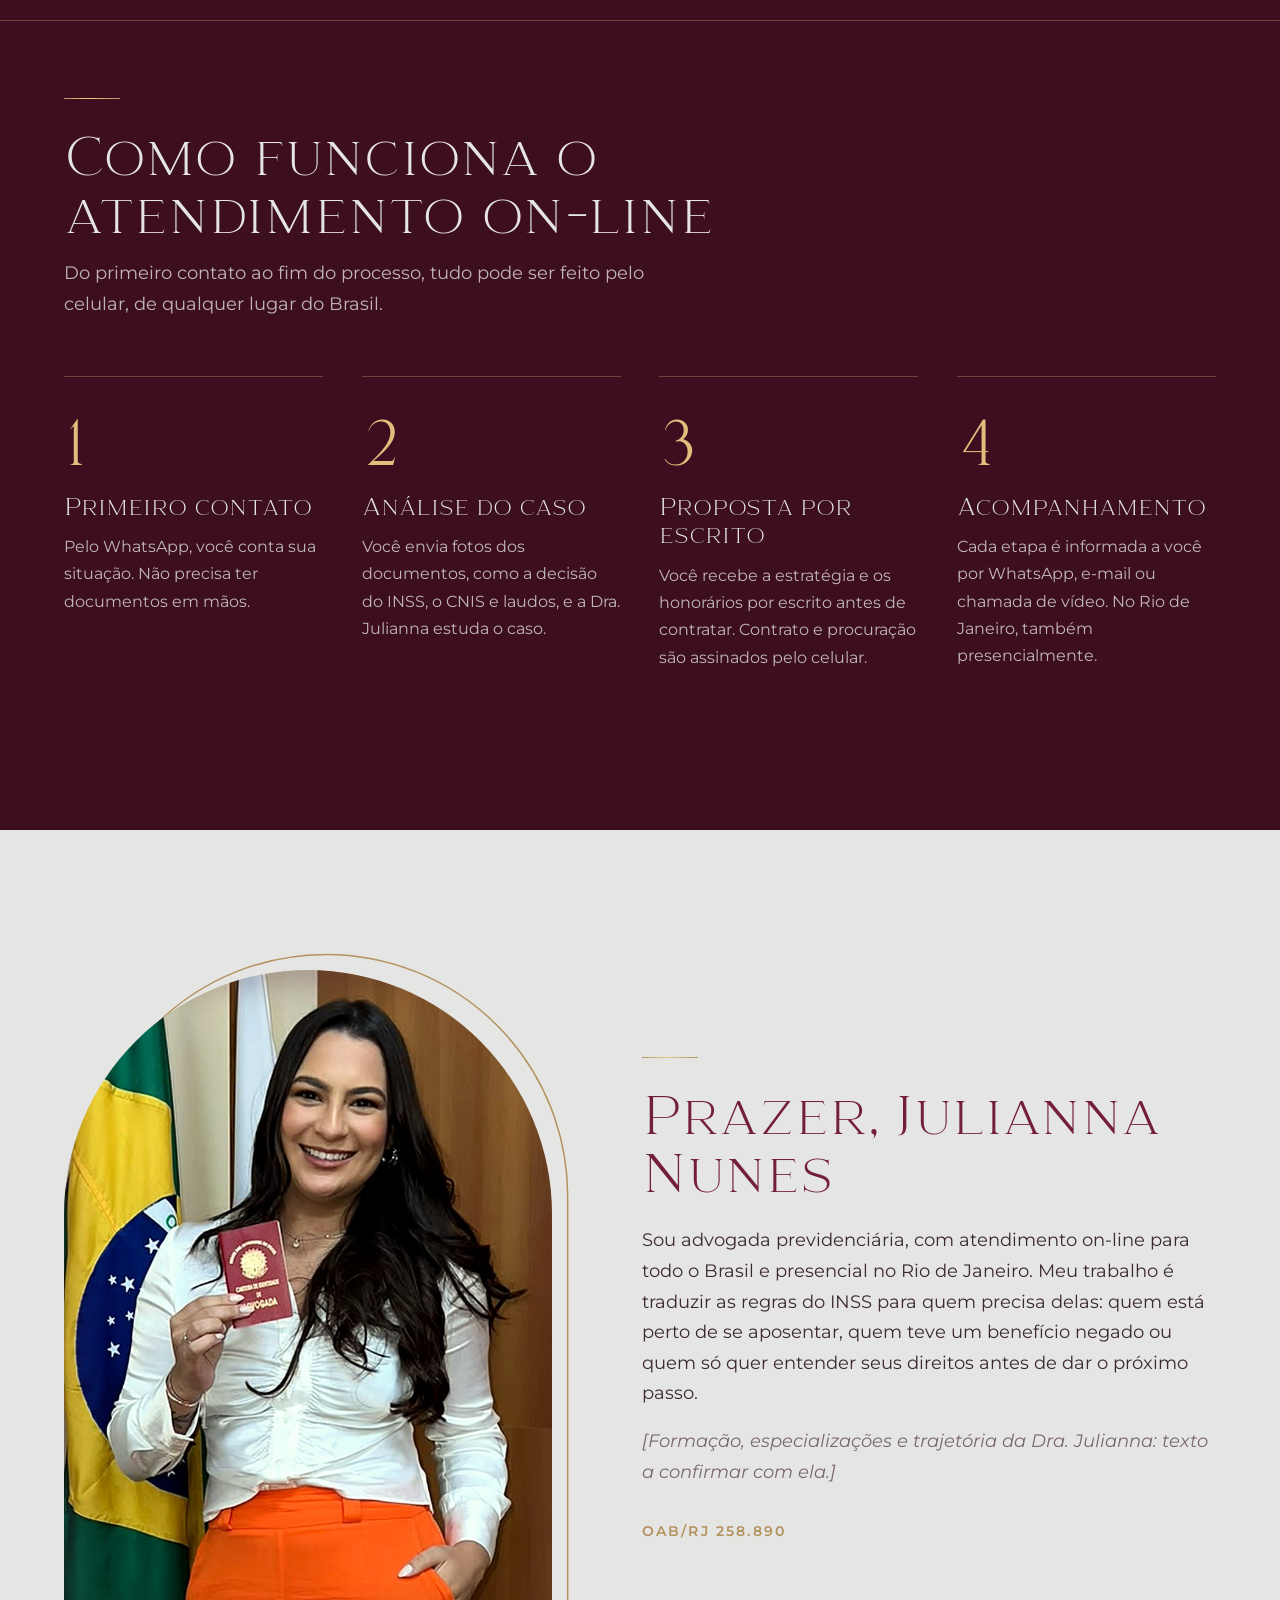
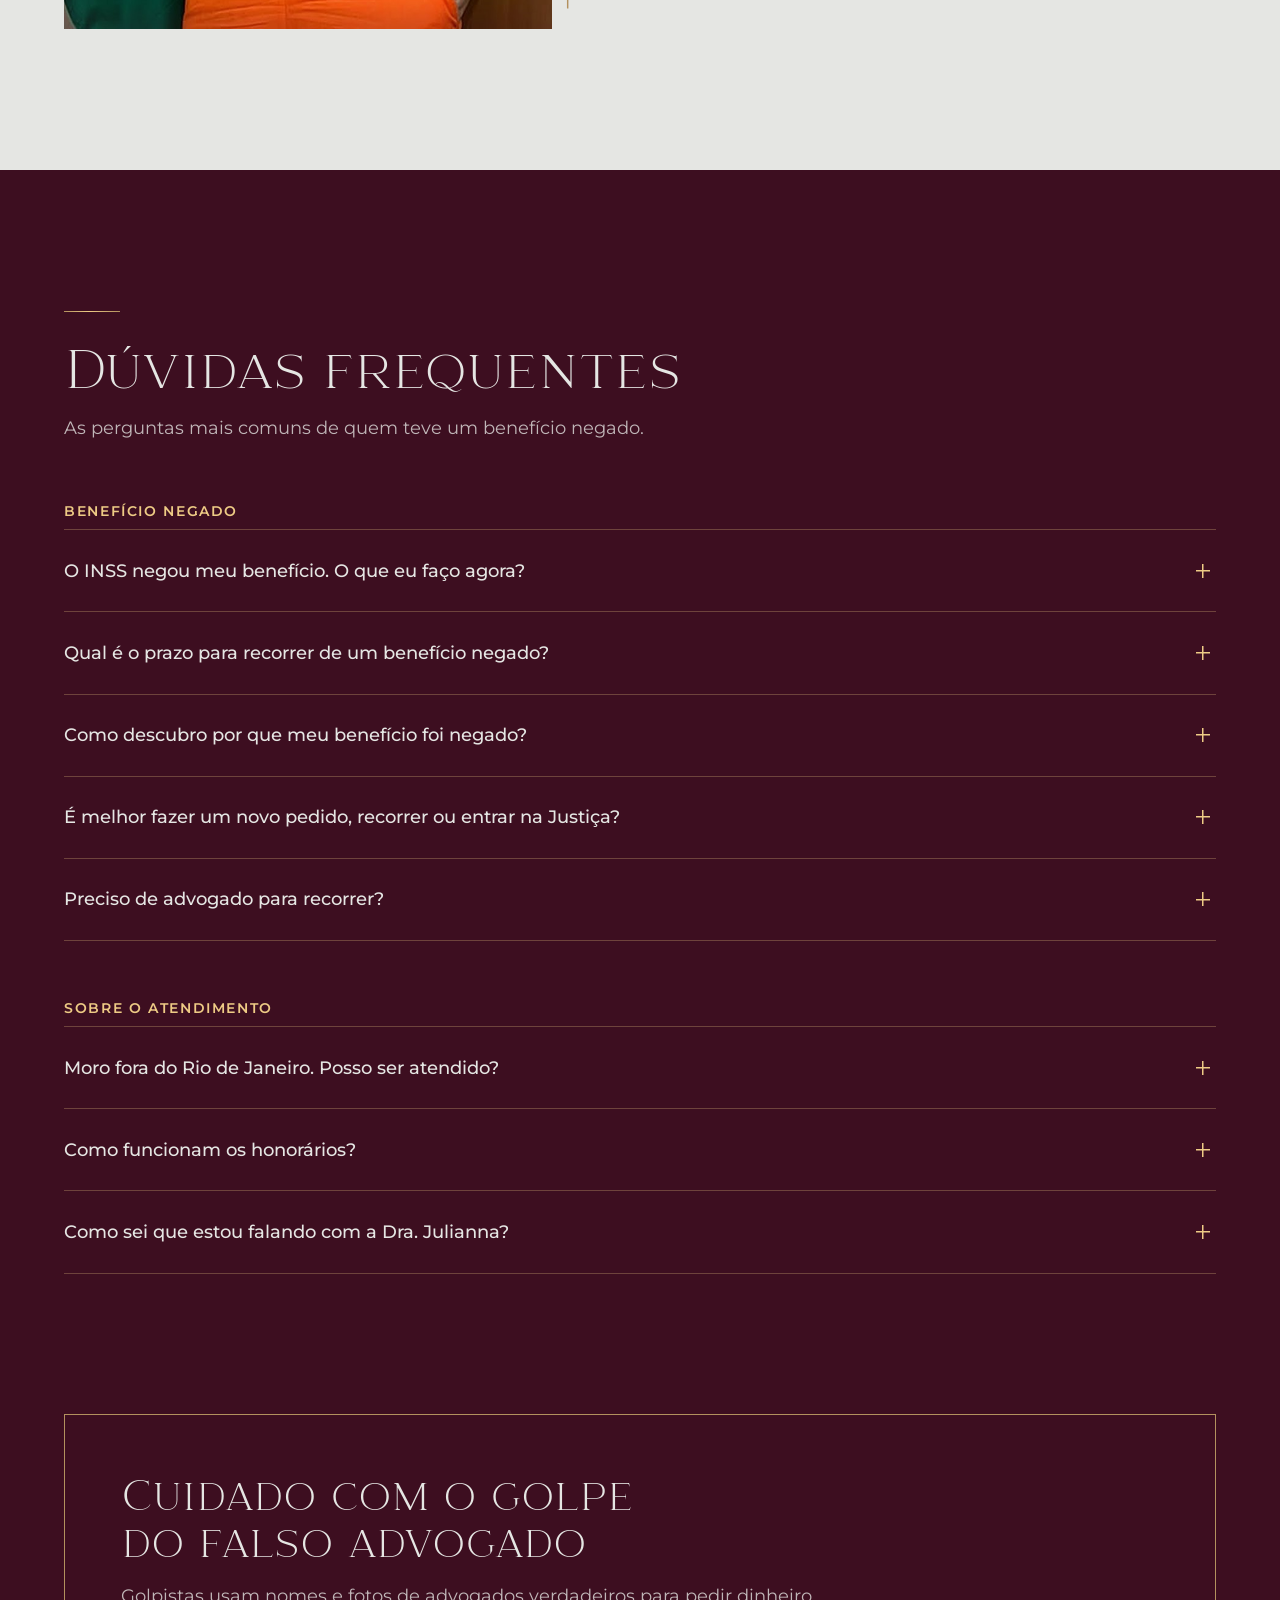
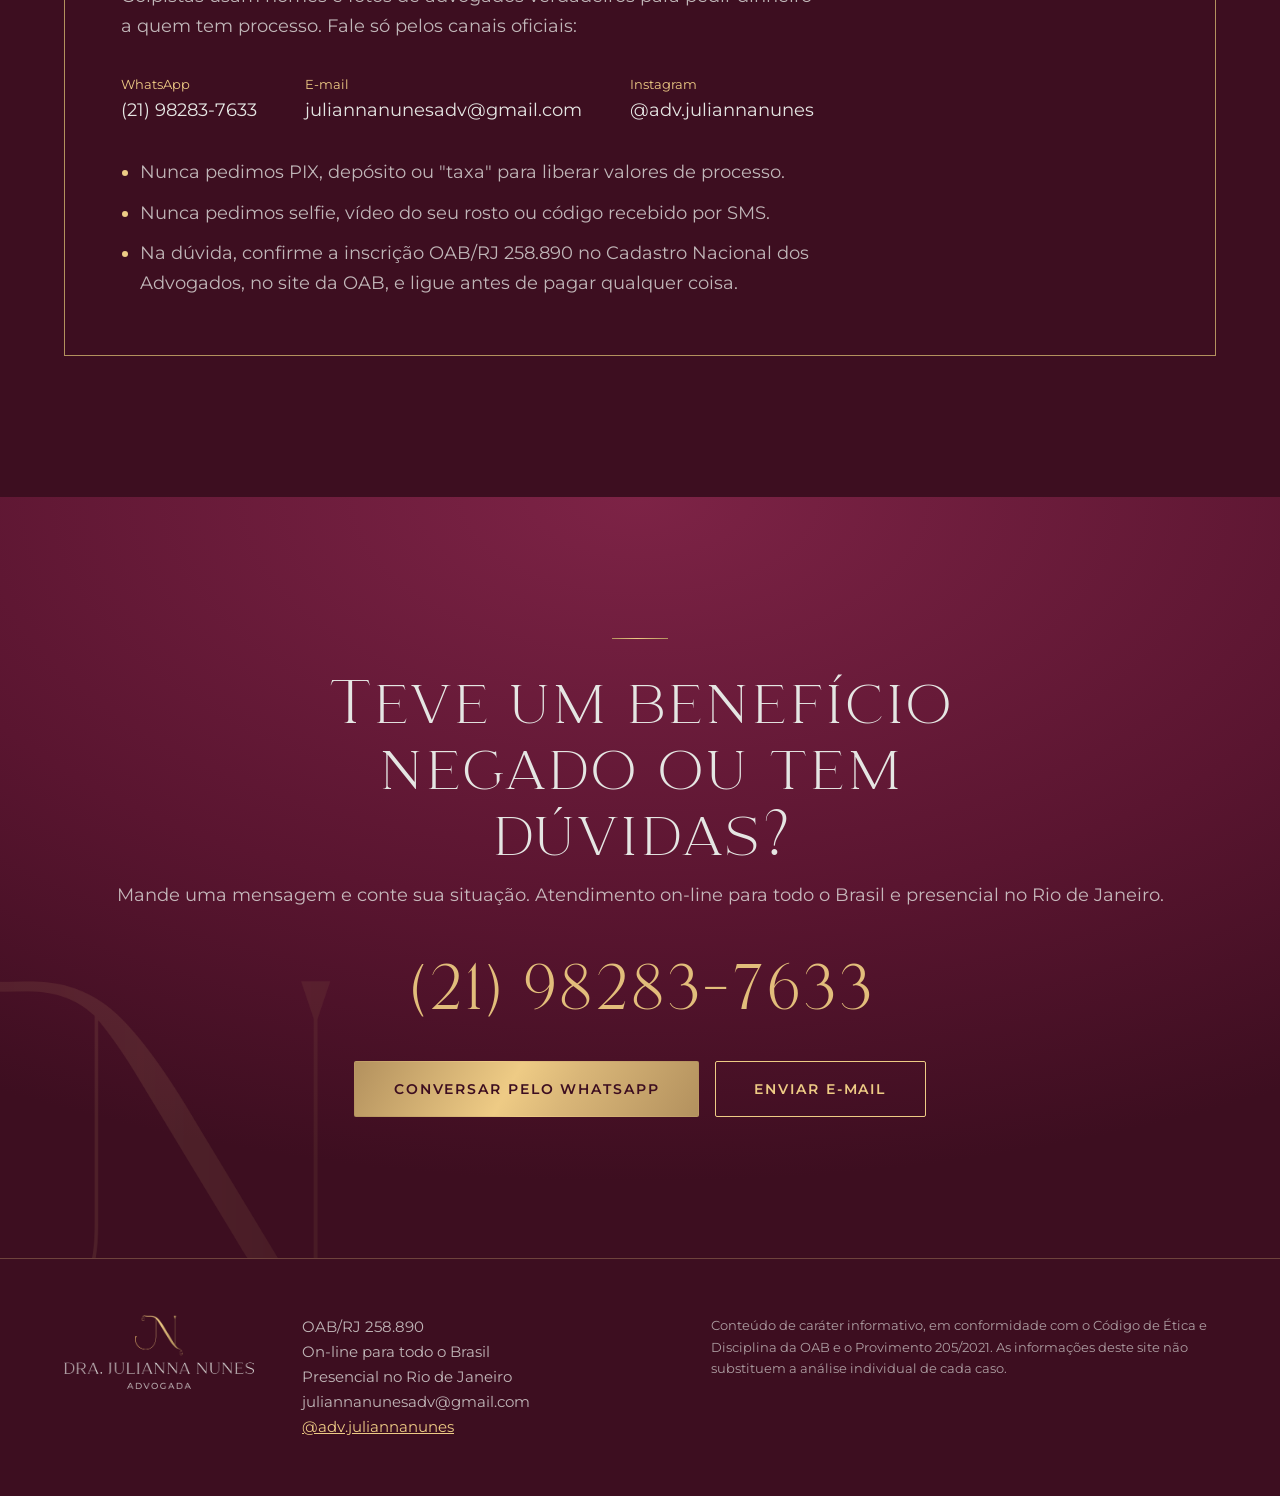
==== commit 40273952: "Foto da Dra. Julianna na seção Sobre Co-Authored-By: Claude Opus 5.5 <noreply@anthropic.com> Claude-" ====
--- a/index.html
+++ b/index.html
@@ -12,6 +12,7 @@
   <meta property="og:url" content="https://advjuliannanunes.com/">
   <meta property="og:image" content="https://advjuliannanunes.com/assets/img/og-capa.jpg">
   <meta property="og:locale" content="pt_BR">
+  <link rel="alternate" type="text/markdown" href="/llms.txt" title="Resumo para assistentes de IA">
   <link rel="canonical" href="https://advjuliannanunes.com/">
   <link rel="icon" type="image/png" href="assets/img/monograma_dourado.png">
   <link rel="preconnect" href="https://fonts.googleapis.com">
@@ -19,7 +20,166 @@
   <link href="https://fonts.googleapis.com/css2?family=Montserrat:wght@400;500;600&display=swap" rel="stylesheet">
   <link rel="stylesheet" href="styles.css">
   <script type="application/ld+json">
-  {"@context":"https://schema.org","@type":"Attorney","name":"Dra. Julianna Nunes","url":"https://advjuliannanunes.com/","description":"Advogada previdenciária","telephone":"+55-21-98283-7633","email":"juliannanunesadv@gmail.com","address":{"@type":"PostalAddress","addressRegion":"RJ","addressCountry":"BR"},"areaServed":"BR","sameAs":["https://instagram.com/adv.juliannanunes"]}
+{
+ "@context": "https://schema.org",
+ "@graph": [
+  {
+   "@type": "WebSite",
+   "@id": "https://advjuliannanunes.com/#site",
+   "url": "https://advjuliannanunes.com/",
+   "name": "Dra. Julianna Nunes | Advogada previdenciária",
+   "inLanguage": "pt-BR"
+  },
+  {
+   "@type": [
+    "LegalService",
+    "Attorney"
+   ],
+   "@id": "https://advjuliannanunes.com/#escritorio",
+   "name": "Dra. Julianna Nunes, Advocacia Previdenciária",
+   "url": "https://advjuliannanunes.com/",
+   "image": "https://advjuliannanunes.com/assets/img/og-capa.jpg",
+   "logo": "https://advjuliannanunes.com/assets/img/monograma_dourado.png",
+   "description": "Advocacia previdenciária: benefício do INSS negado ou cortado, auxílio-doença, BPC/LOAS, aposentadorias, salário-maternidade, pensão por morte, revisões e planejamento previdenciário. Atendimento on-line para todo o Brasil e presencial no Rio de Janeiro.",
+   "telephone": "+55-21-98283-7633",
+   "email": "juliannanunesadv@gmail.com",
+   "address": {
+    "@type": "PostalAddress",
+    "addressLocality": "Rio de Janeiro",
+    "addressRegion": "RJ",
+    "addressCountry": "BR"
+   },
+   "areaServed": [
+    {
+     "@type": "Country",
+     "name": "Brasil"
+    },
+    {
+     "@type": "City",
+     "name": "Rio de Janeiro"
+    }
+   ],
+   "availableLanguage": "pt-BR",
+   "knowsAbout": [
+    "Direito Previdenciário",
+    "INSS",
+    "benefício negado pelo INSS",
+    "recurso administrativo INSS",
+    "auxílio-doença",
+    "auxílio por incapacidade temporária",
+    "BPC/LOAS",
+    "aposentadoria",
+    "regras de transição da aposentadoria",
+    "salário-maternidade",
+    "pensão por morte",
+    "revisão de benefício",
+    "planejamento previdenciário",
+    "CNIS"
+   ],
+   "founder": {
+    "@id": "https://advjuliannanunes.com/#julianna"
+   },
+   "sameAs": [
+    "https://instagram.com/adv.juliannanunes"
+   ],
+   "contactPoint": {
+    "@type": "ContactPoint",
+    "contactType": "atendimento",
+    "telephone": "+55-21-98283-7633",
+    "availableLanguage": "pt-BR",
+    "areaServed": "BR"
+   }
+  },
+  {
+   "@type": "Person",
+   "@id": "https://advjuliannanunes.com/#julianna",
+   "name": "Julianna Nunes",
+   "honorificPrefix": "Dra.",
+   "jobTitle": "Advogada previdenciária",
+   "identifier": {
+    "@type": "PropertyValue",
+    "propertyID": "OAB/RJ",
+    "value": "258.890"
+   },
+   "worksFor": {
+    "@id": "https://advjuliannanunes.com/#escritorio"
+   },
+   "sameAs": [
+    "https://instagram.com/adv.juliannanunes"
+   ]
+  },
+  {
+   "@type": "FAQPage",
+   "@id": "https://advjuliannanunes.com/#duvidas",
+   "mainEntity": [
+    {
+     "@type": "Question",
+     "name": "O INSS negou meu benefício. O que eu faço agora?",
+     "acceptedAnswer": {
+      "@type": "Answer",
+      "text": "Primeiro, descubra o motivo da negativa. Depois, há três caminhos possíveis: fazer um novo pedido com os documentos que faltaram, apresentar recurso ao próprio INSS ou entrar com ação na Justiça. A escolha depende do motivo e das provas do seu caso."
+     }
+    },
+    {
+     "@type": "Question",
+     "name": "Qual é o prazo para recorrer de um benefício negado?",
+     "acceptedAnswer": {
+      "@type": "Answer",
+      "text": "O recurso administrativo deve ser apresentado em até 30 dias, contados da data em que você tomou conhecimento da decisão. É gratuito e pode ser feito pelo Meu INSS ou pela Central 135. Perdido esse prazo, ainda é possível fazer um novo pedido ou buscar a Justiça."
+     }
+    },
+    {
+     "@type": "Question",
+     "name": "Como descubro por que meu benefício foi negado?",
+     "acceptedAnswer": {
+      "@type": "Answer",
+      "text": "No site ou aplicativo Meu INSS, entre em \"Consultar pedidos\", encontre o seu pedido e abra os detalhes. Lá ficam a decisão e a carta com o motivo do indeferimento. Entre os motivos mais comuns estão a incapacidade não comprovada na perícia, renda acima do limite no BPC e tempo de contribuição insuficiente."
+     }
+    },
+    {
+     "@type": "Question",
+     "name": "É melhor fazer um novo pedido, recorrer ou entrar na Justiça?",
+     "acceptedAnswer": {
+      "@type": "Answer",
+      "text": "Depende do motivo. Quando faltou um documento, um novo pedido costuma resolver, mas o benefício passa a contar da nova data. Quando o INSS avaliou mal as provas, o recurso ou a ação judicial podem garantir os valores desde o primeiro pedido. Por isso vale analisar o caso antes de escolher."
+     }
+    },
+    {
+     "@type": "Question",
+     "name": "Preciso de advogado para recorrer?",
+     "acceptedAnswer": {
+      "@type": "Answer",
+      "text": "Não é obrigatório: o próprio segurado pode apresentar o recurso. A orientação de uma advogada ajuda a entender o motivo da negativa, reunir as provas certas e escolher o caminho mais adequado para o seu caso."
+     }
+    },
+    {
+     "@type": "Question",
+     "name": "Moro fora do Rio de Janeiro. Posso ser atendido?",
+     "acceptedAnswer": {
+      "@type": "Answer",
+      "text": "Sim. O atendimento é on-line para todo o Brasil: conversa pelo WhatsApp, envio de documentos por foto e assinatura pelo celular. Quem está no Rio de Janeiro também pode ser atendido presencialmente."
+     }
+    },
+    {
+     "@type": "Question",
+     "name": "Como funcionam os honorários?",
+     "acceptedAnswer": {
+      "@type": "Answer",
+      "text": "Dependem do tipo de caso e do trabalho necessário. Você recebe a proposta por escrito, com o que está incluído, antes de decidir contratar."
+     }
+    },
+    {
+     "@type": "Question",
+     "name": "Como sei que estou falando com a Dra. Julianna?",
+     "acceptedAnswer": {
+      "@type": "Answer",
+      "text": "Os únicos canais oficiais são os desta página: WhatsApp (21) 98283-7633, e-mail juliannanunesadv@gmail.com e Instagram @adv.juliannanunes. Veja abaixo como se proteger de golpes."
+     }
+    }
+   ]
+  }
+ ]
+}
   </script>
 </head>
 <body>
@@ -115,7 +275,7 @@
     <section class="sobre" id="sobre" aria-labelledby="sobre-titulo">
       <figure class="sobre-foto">
         <svg class="arco" viewBox="0 0 400 540" aria-hidden="true"><path d="M2 538 V200 A198 198 0 0 1 398 200 V538"/></svg>
-        <div class="foto-vazia"><img src="assets/img/monograma_dourado.png" alt=""><span>Foto da Dra. Julianna</span></div>
+        <img src="assets/img/julianna.jpg" alt="Dra. Julianna Nunes, advogada previdenciária, segurando a carteira da OAB" width="800" height="1080" loading="lazy">
       </figure>
       <div class="sobre-texto">
         <span class="filete" aria-hidden="true"></span>
--- a/styles.css
+++ b/styles.css
@@ -142,7 +142,7 @@
   color: rgba(238, 203, 133, .8); font-size: .85rem; letter-spacing: .05em;
 }
 .foto-vazia img { width: 34%; }
-.sobre-foto > img { width: 100%; height: 100%; object-fit: cover; border-radius: 999px 999px 0 0; }
+.sobre-foto > img { position: relative; width: 100%; height: 100%; object-fit: cover; object-position: 50% 20%; border-radius: 999px 999px 0 0; }
 .sobre-texto h2 { font-size: clamp(2.1rem, 4.2vw, 3.4rem); line-height: 1.08; color: var(--bordo); margin-bottom: 1.6rem; }
 .sobre-texto p + p { margin-top: 1.1rem; }
 .sobre-texto .ph { font-style: italic; color: #7A6870; }
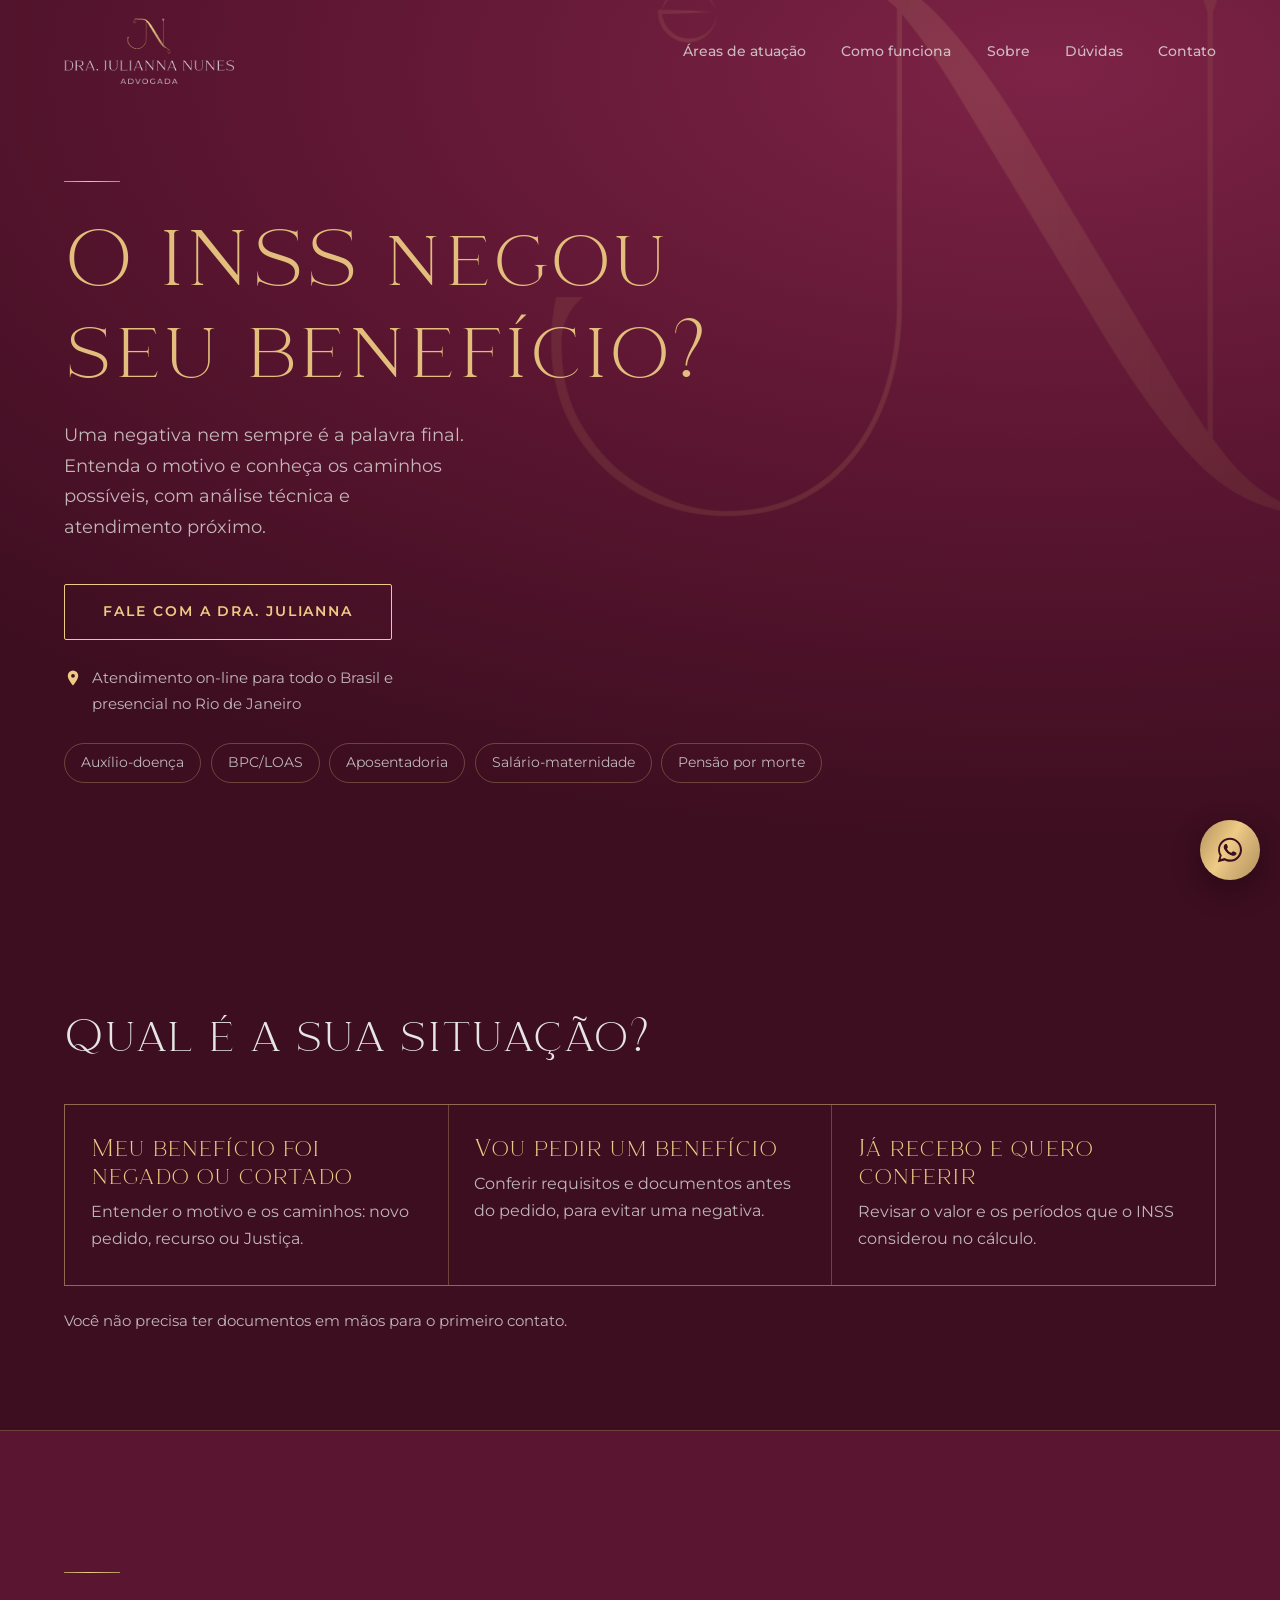
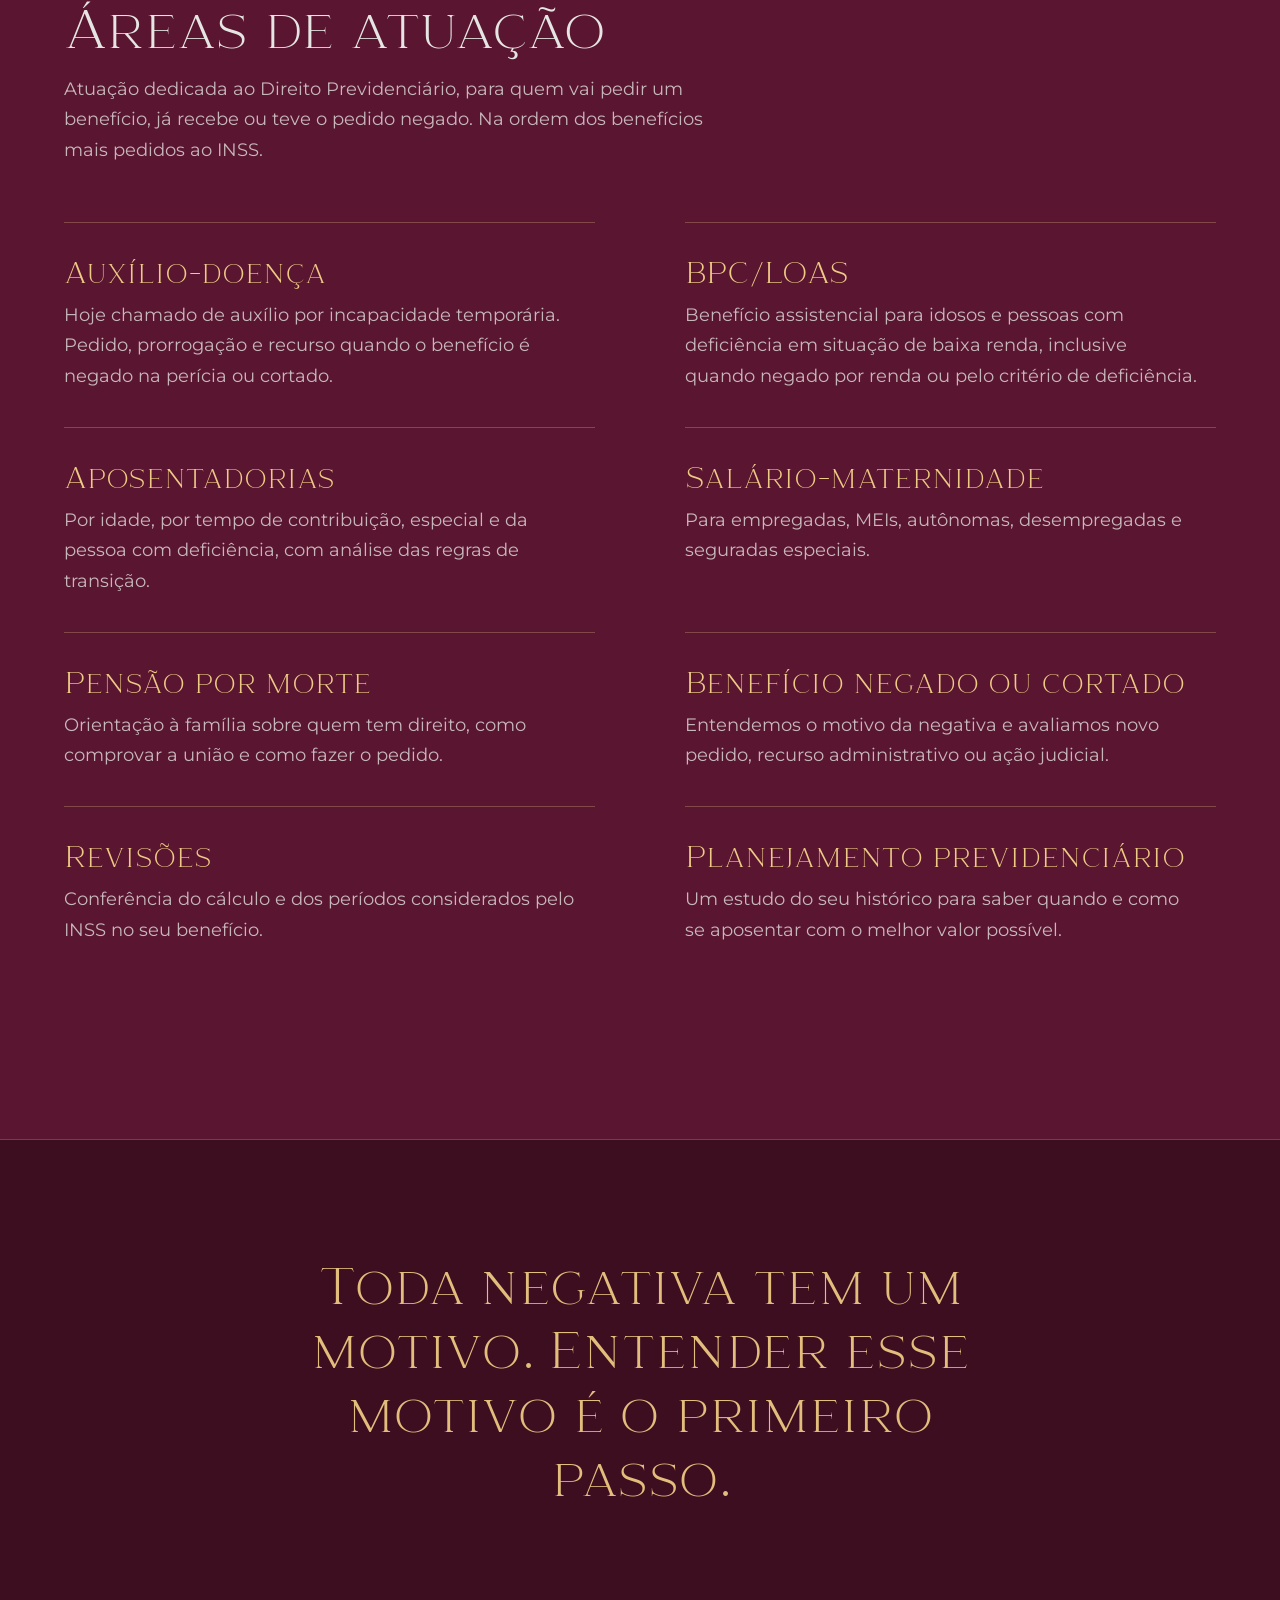
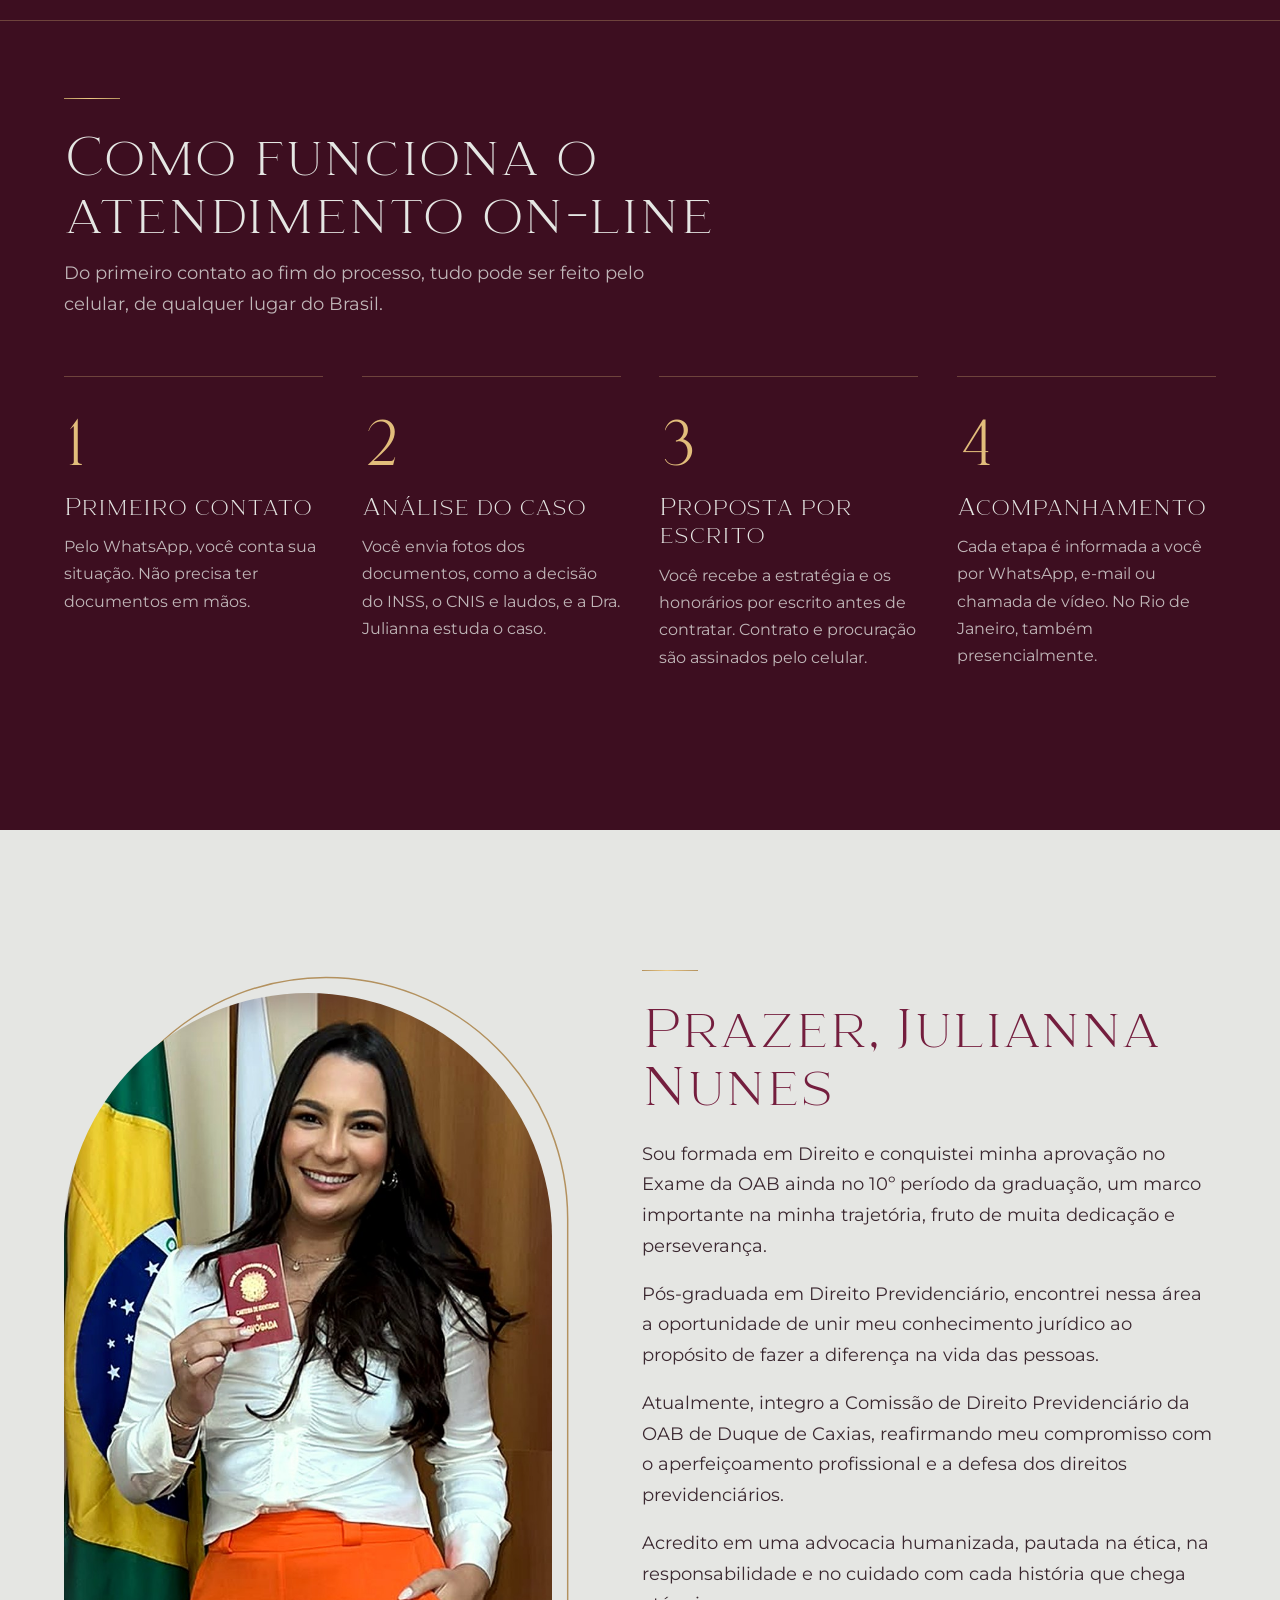
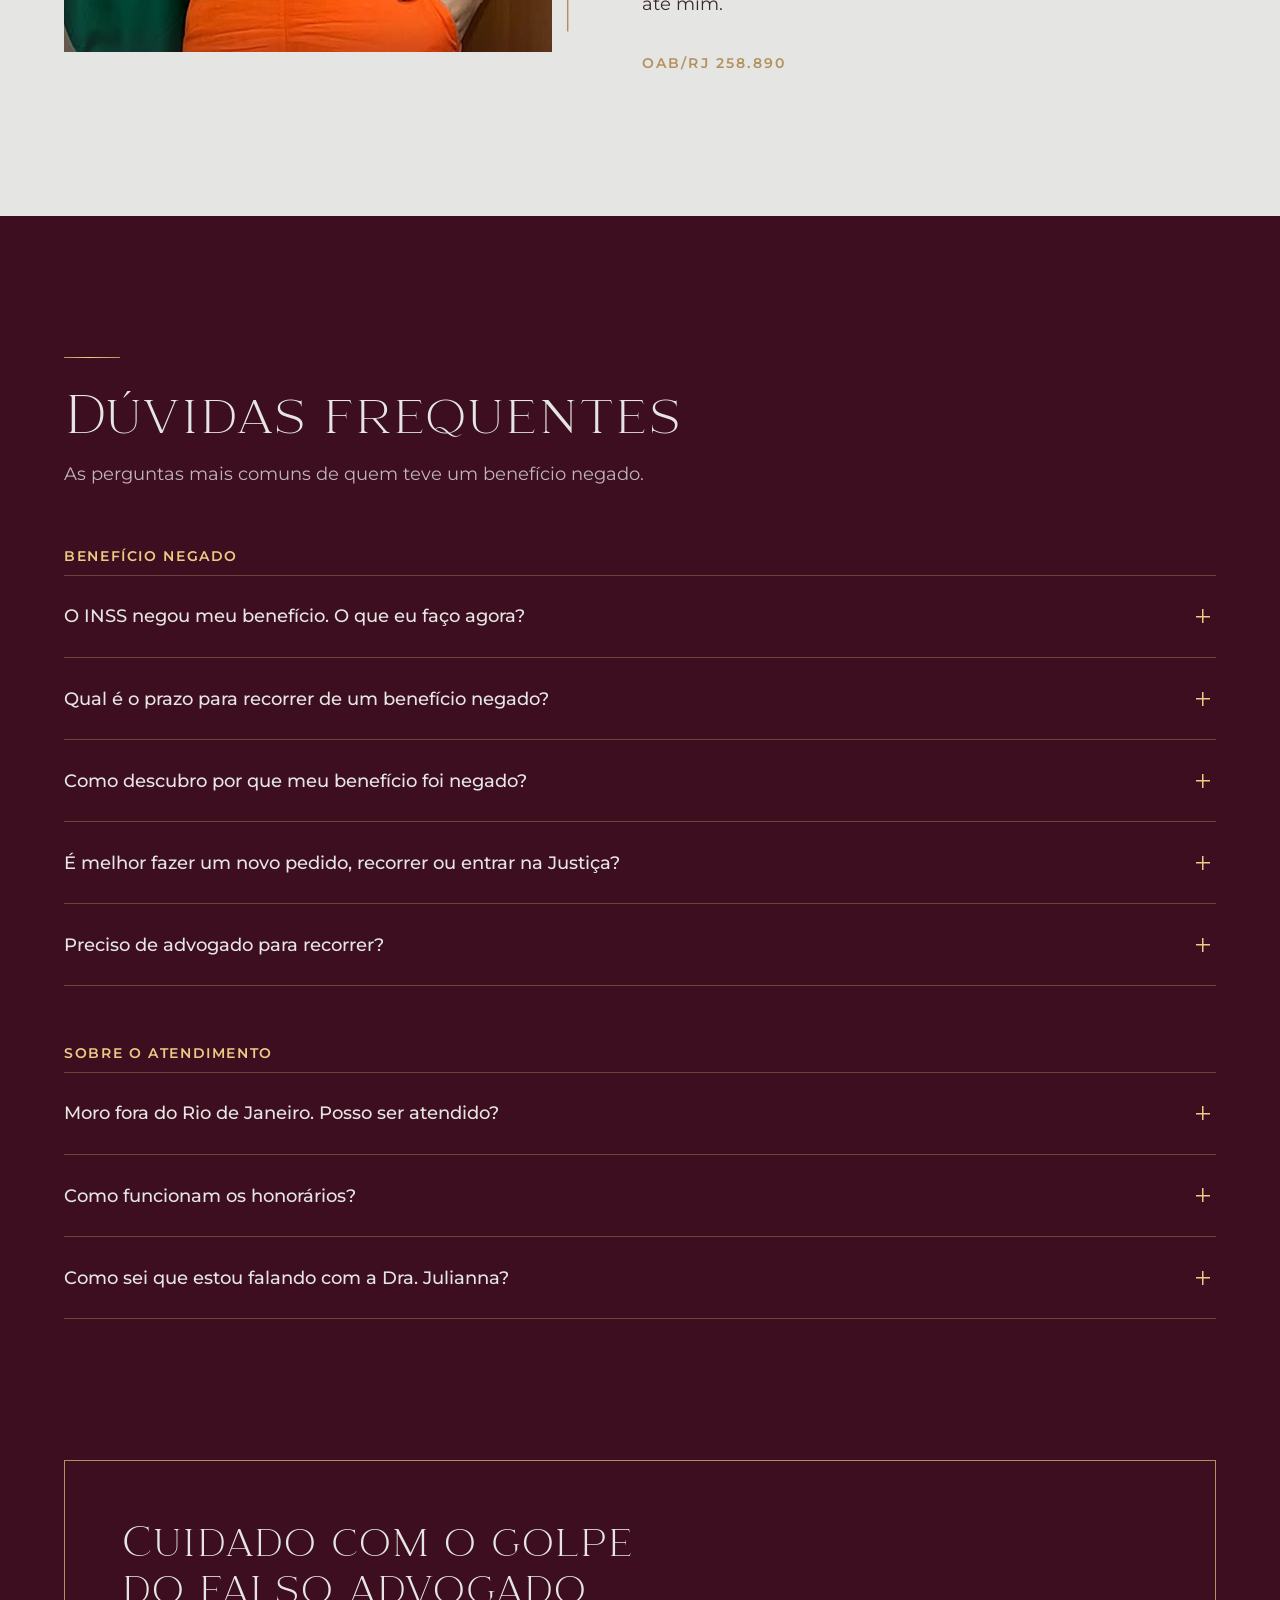
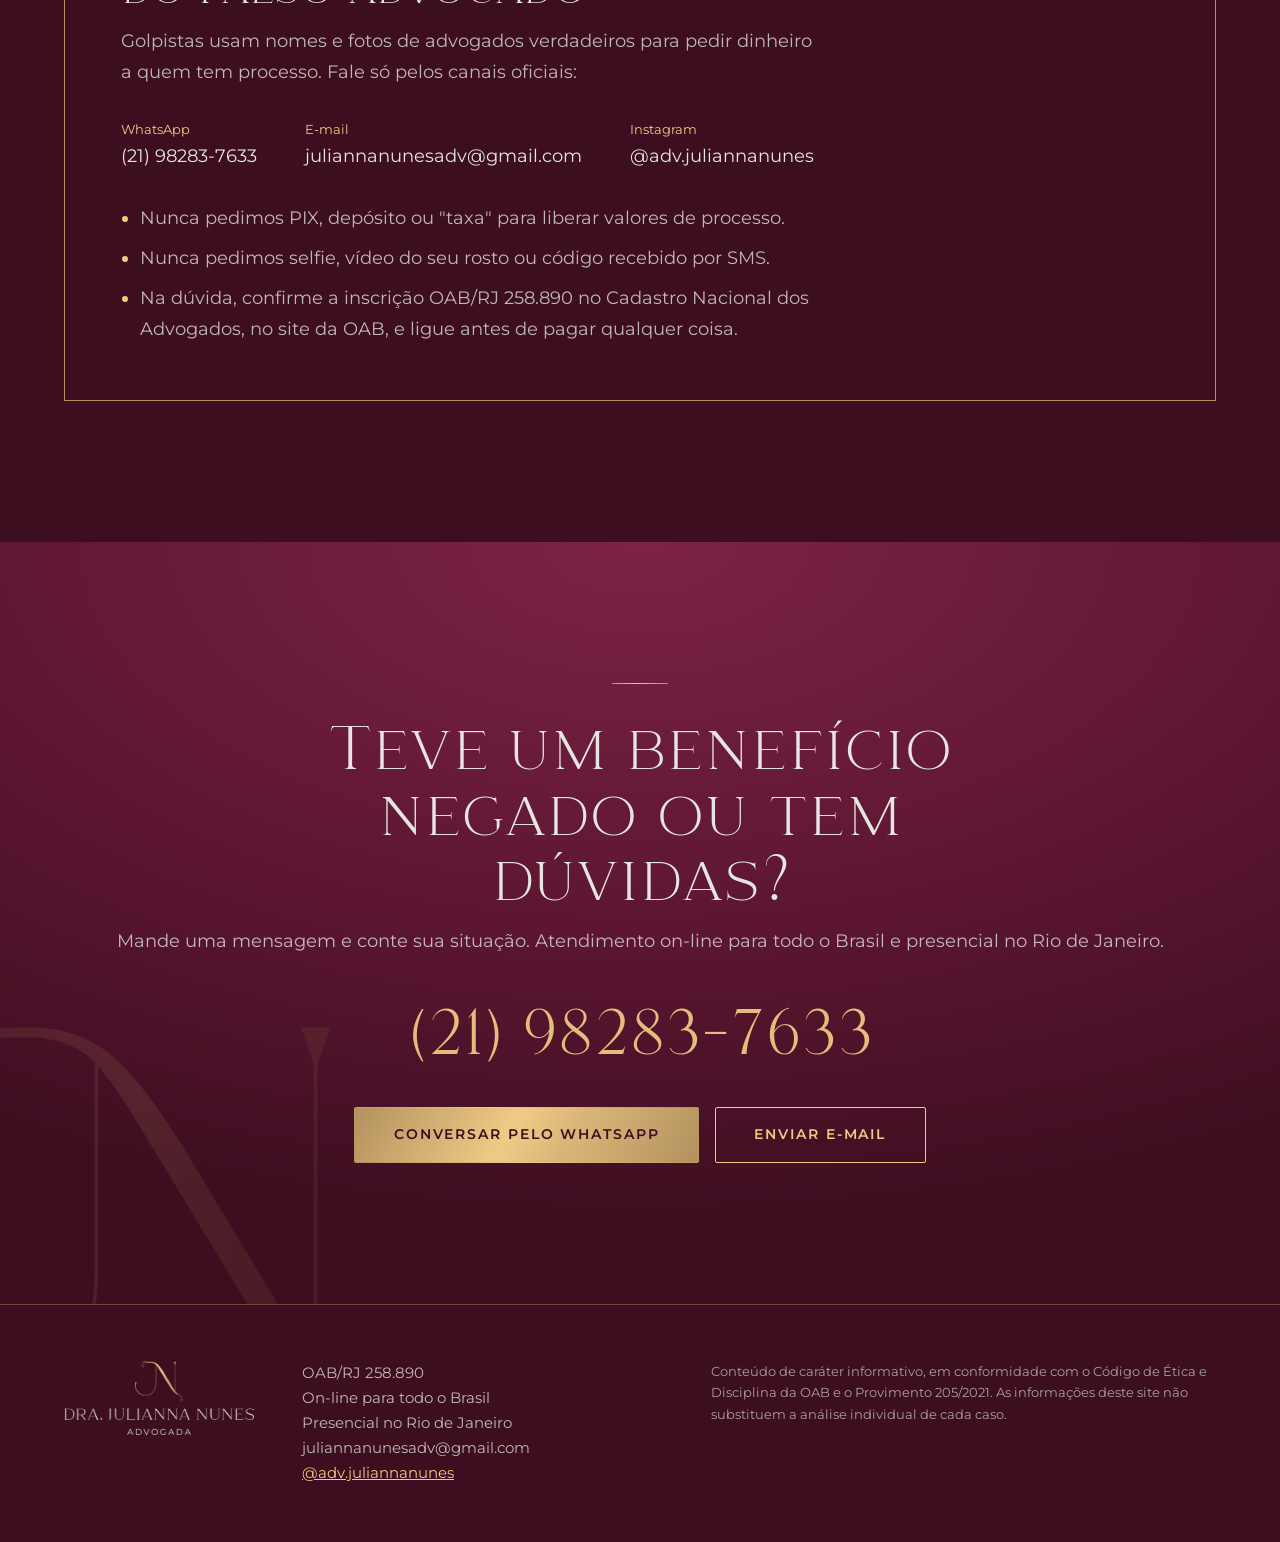
==== commit cd880a4a: "Texto de apresentação da Dra. Julianna na seção Sobre Co-Authored-By: Claude Opus 5.5 <noreply@anthr" ====
--- a/index.html
+++ b/index.html
@@ -106,6 +106,23 @@
    },
    "sameAs": [
     "https://instagram.com/adv.juliannanunes"
+   ],
+   "description": "Advogada formada em Direito, aprovada no Exame da OAB ainda no 10º período da graduação, pós-graduada em Direito Previdenciário e integrante da Comissão de Direito Previdenciário da OAB de Duque de Caxias.",
+   "hasCredential": [
+    {
+     "@type": "EducationalOccupationalCredential",
+     "credentialCategory": "Pós-graduação",
+     "name": "Pós-graduação em Direito Previdenciário"
+    }
+   ],
+   "memberOf": {
+    "@type": "Organization",
+    "name": "Comissão de Direito Previdenciário da OAB Duque de Caxias"
+   },
+   "knowsAbout": [
+    "Direito Previdenciário",
+    "INSS",
+    "benefício negado pelo INSS"
    ]
   },
   {
@@ -280,8 +297,10 @@
       <div class="sobre-texto">
         <span class="filete" aria-hidden="true"></span>
         <h2 id="sobre-titulo">Prazer, Julianna Nunes</h2>
-        <p>Sou advogada previdenciária, com atendimento on-line para todo o Brasil e presencial no Rio de Janeiro. Meu trabalho é traduzir as regras do INSS para quem precisa delas: quem está perto de se aposentar, quem teve um benefício negado ou quem só quer entender seus direitos antes de dar o próximo passo.</p>
-        <p class="ph">[Formação, especializações e trajetória da Dra. Julianna: texto a confirmar com ela.]</p>
+        <p>Sou formada em Direito e conquistei minha aprovação no Exame da OAB ainda no 10º período da graduação, um marco importante na minha trajetória, fruto de muita dedicação e perseverança.</p>
+        <p>Pós-graduada em Direito Previdenciário, encontrei nessa área a oportunidade de unir meu conhecimento jurídico ao propósito de fazer a diferença na vida das pessoas.</p>
+        <p>Atualmente, integro a Comissão de Direito Previdenciário da OAB de Duque de Caxias, reafirmando meu compromisso com o aperfeiçoamento profissional e a defesa dos direitos previdenciários.</p>
+        <p>Acredito em uma advocacia humanizada, pautada na ética, na responsabilidade e no cuidado com cada história que chega até mim.</p>
         <p class="oab">OAB/RJ 258.890</p>
       </div>
     </section>
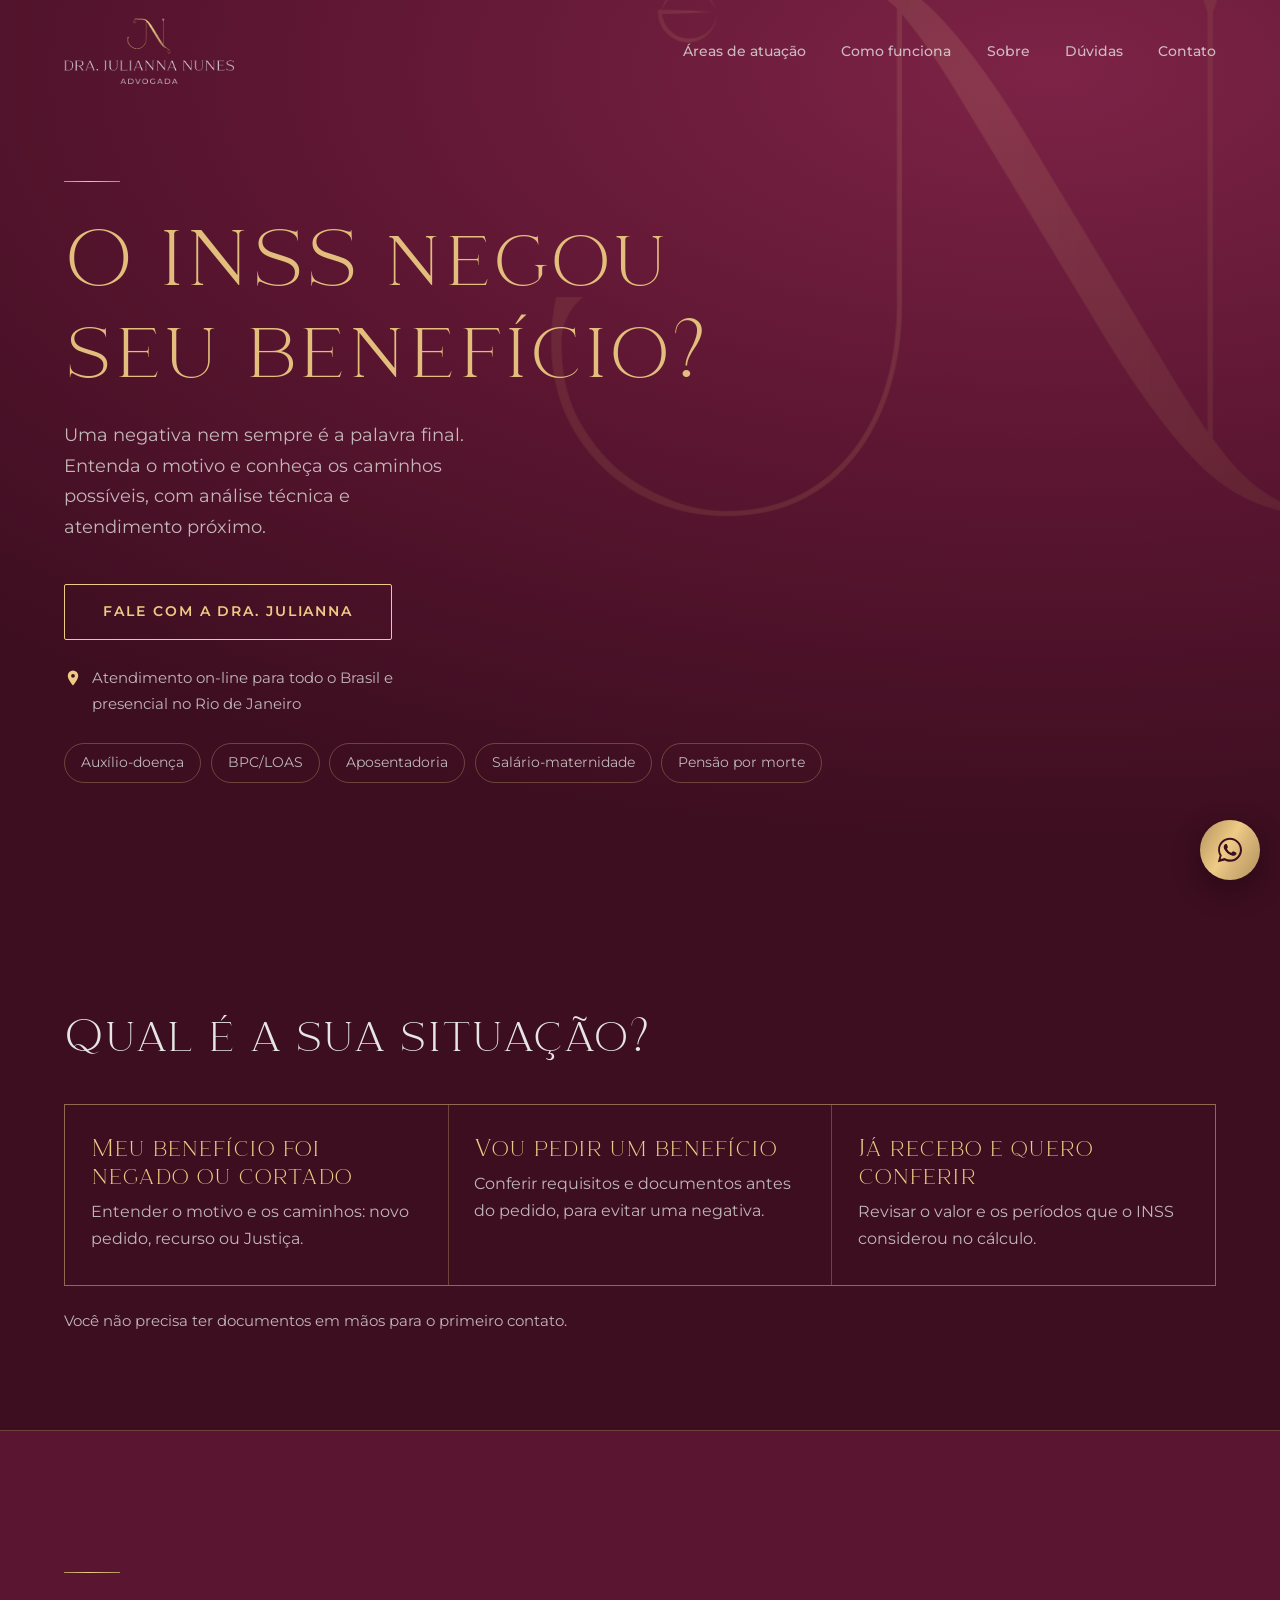
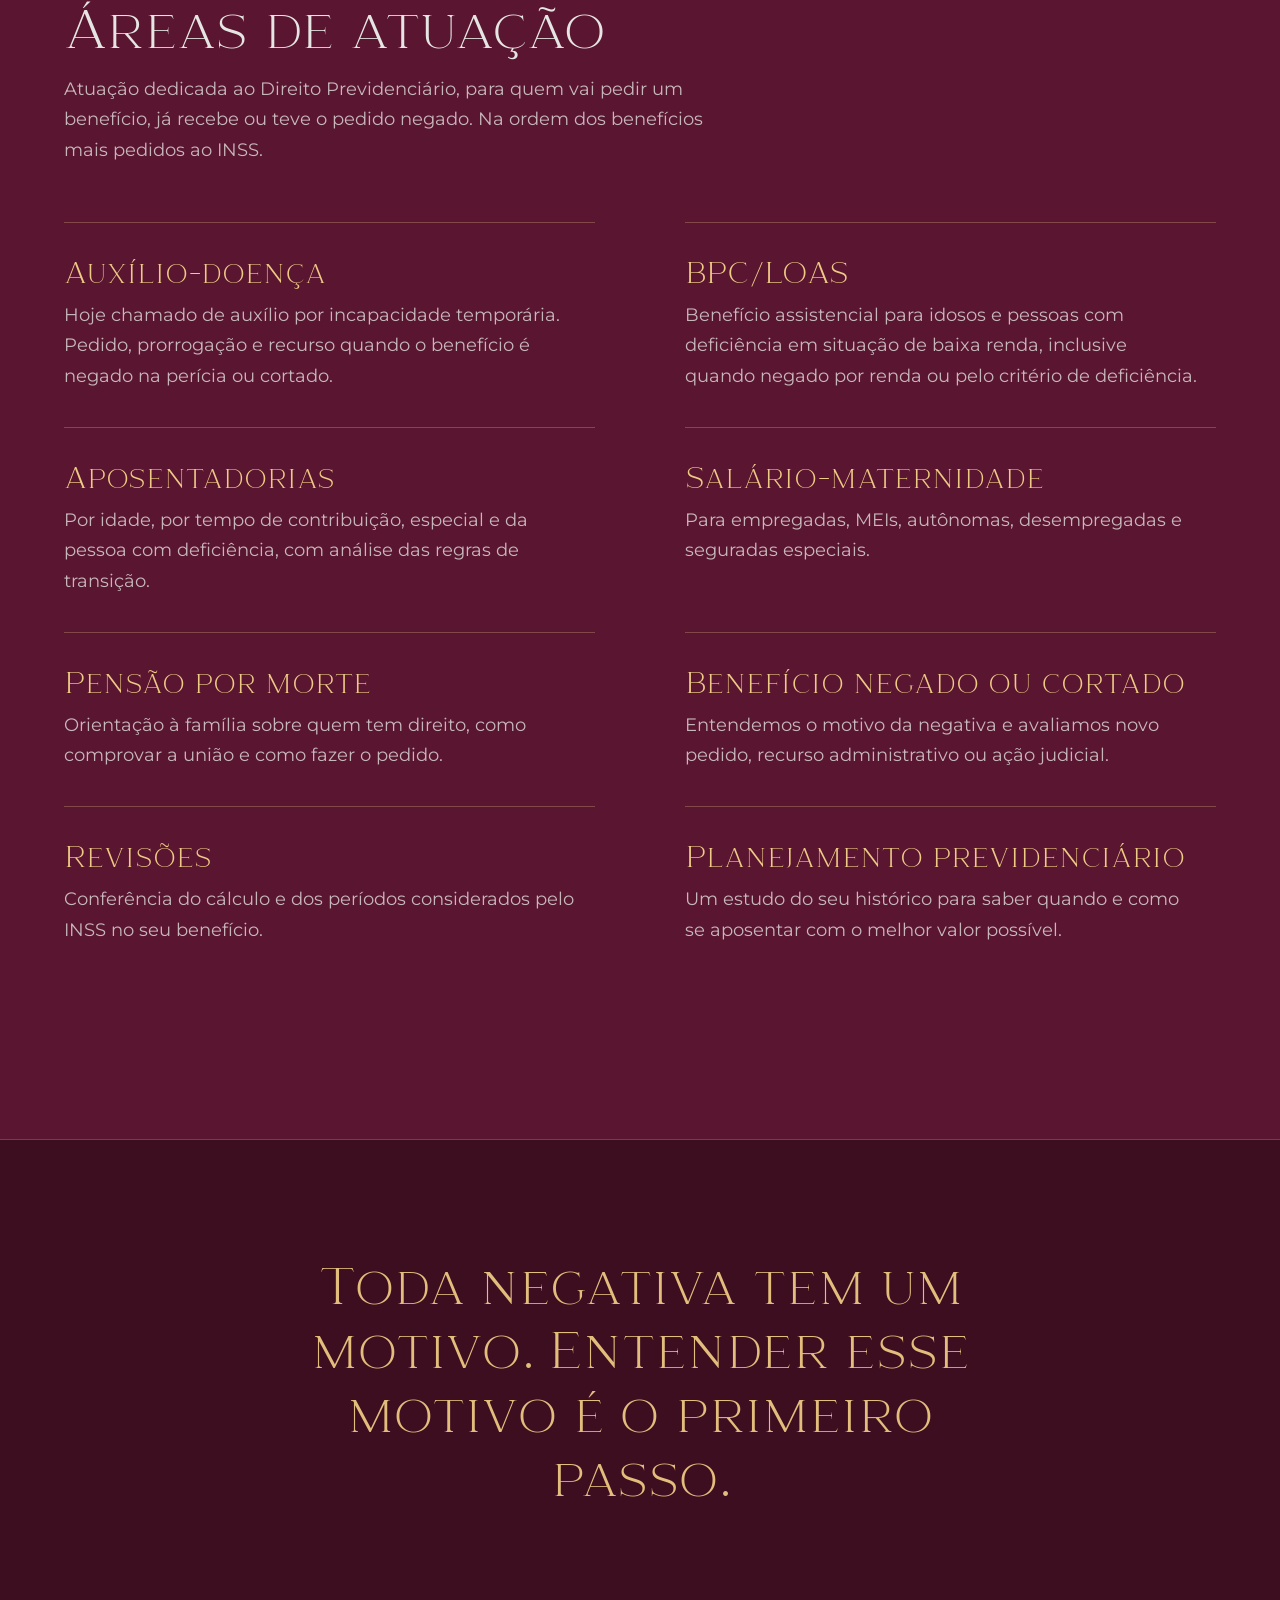
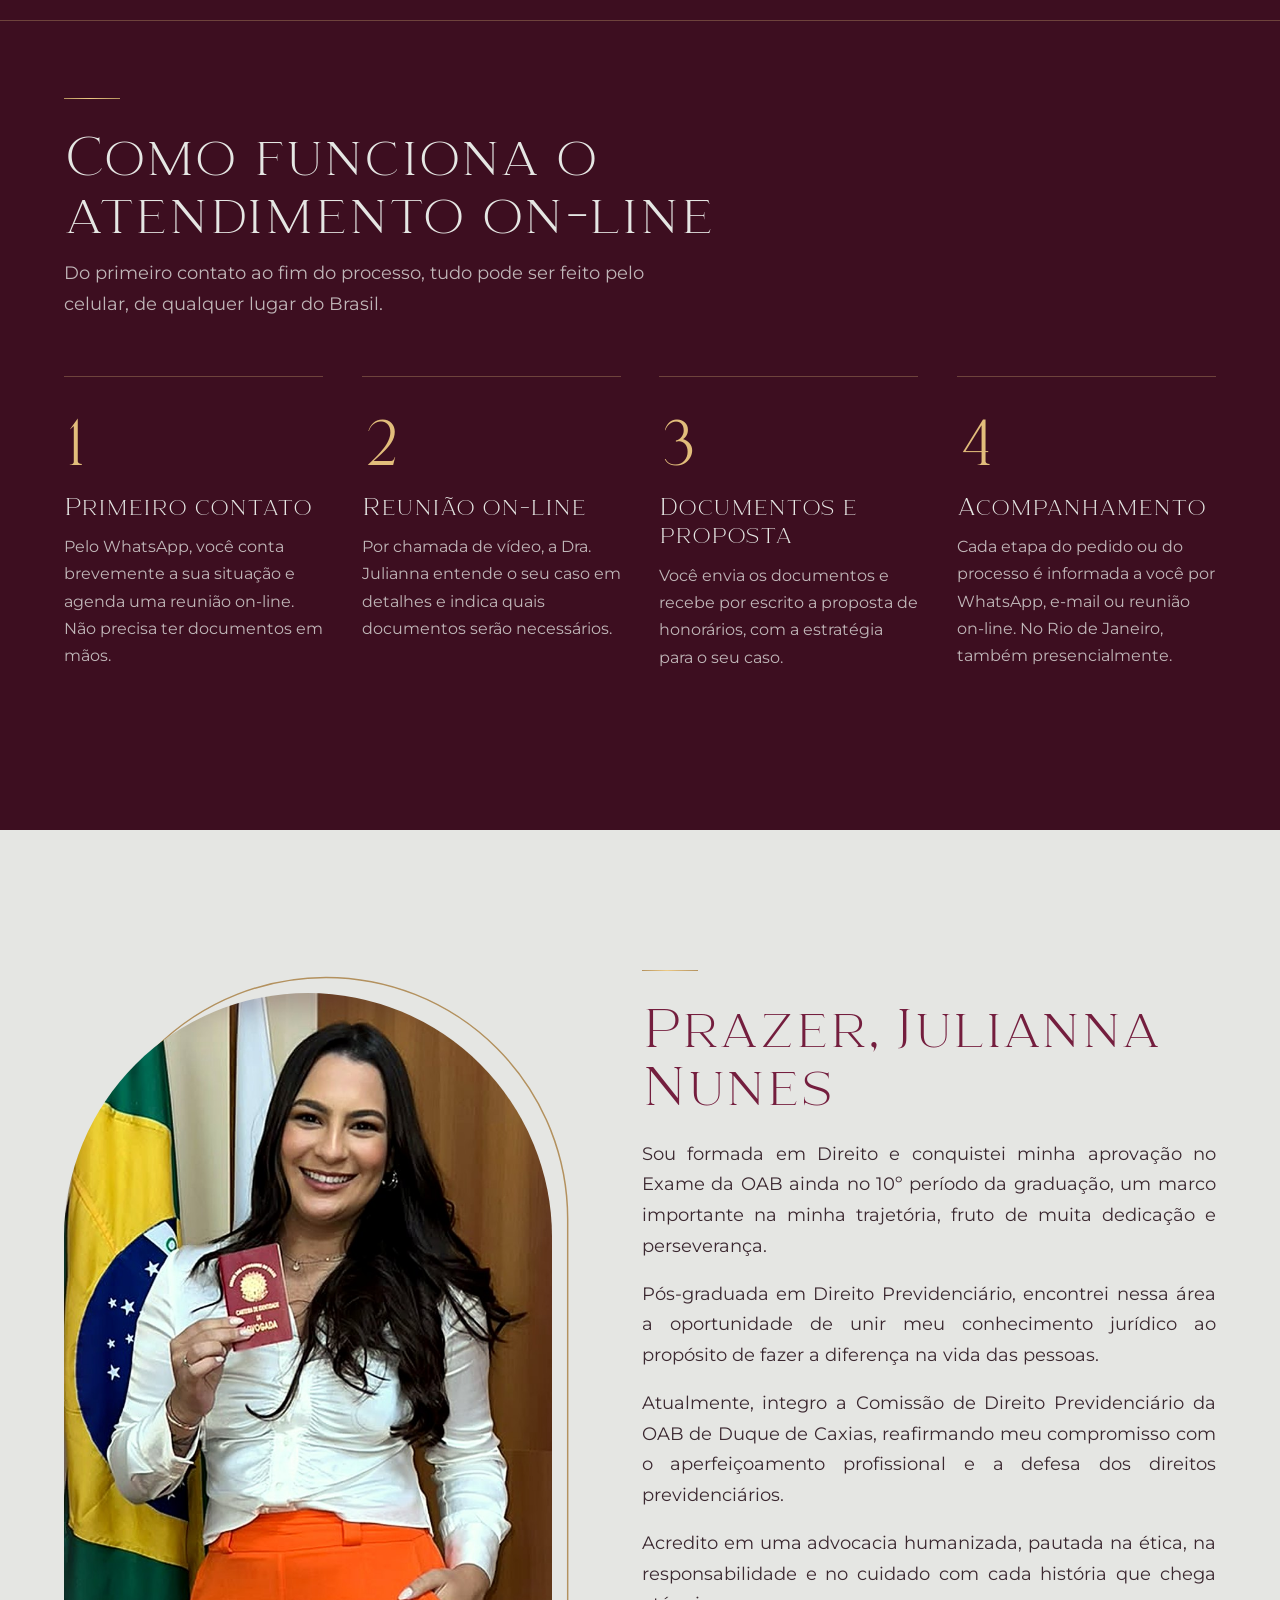
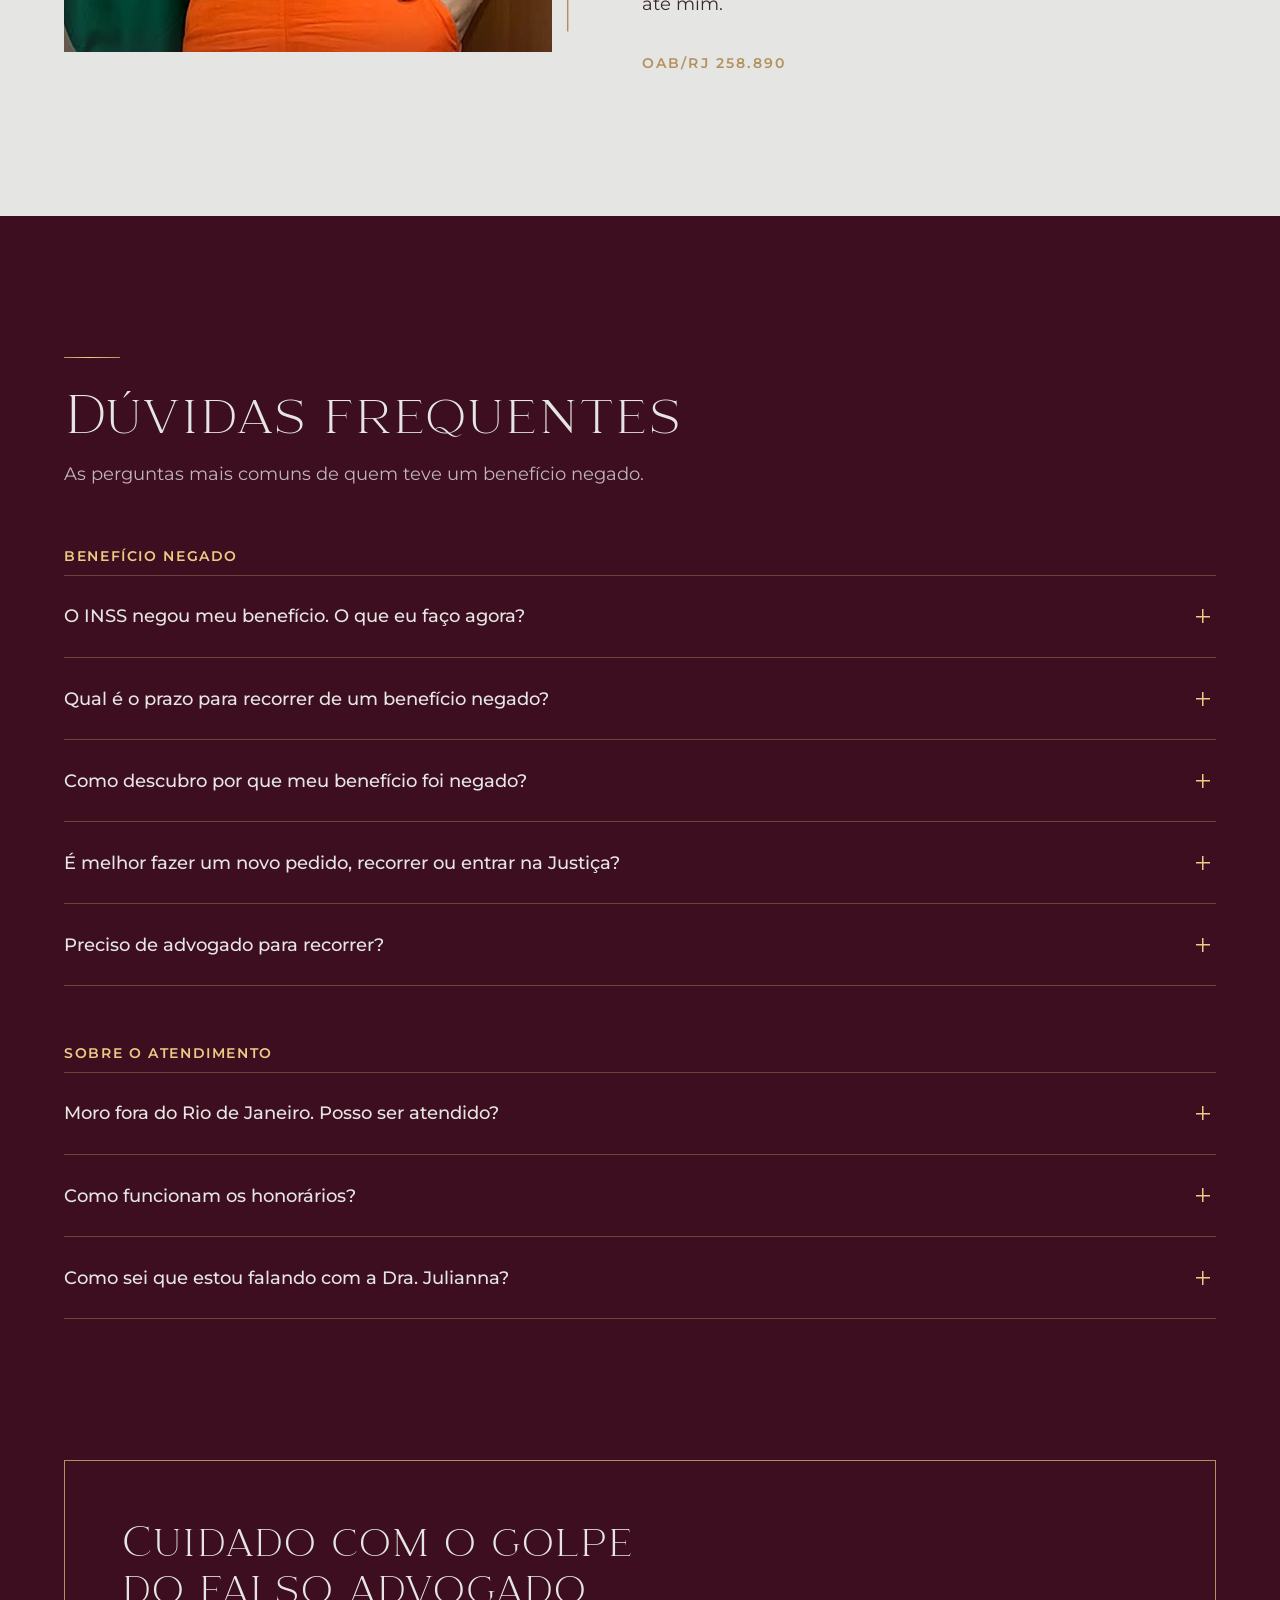
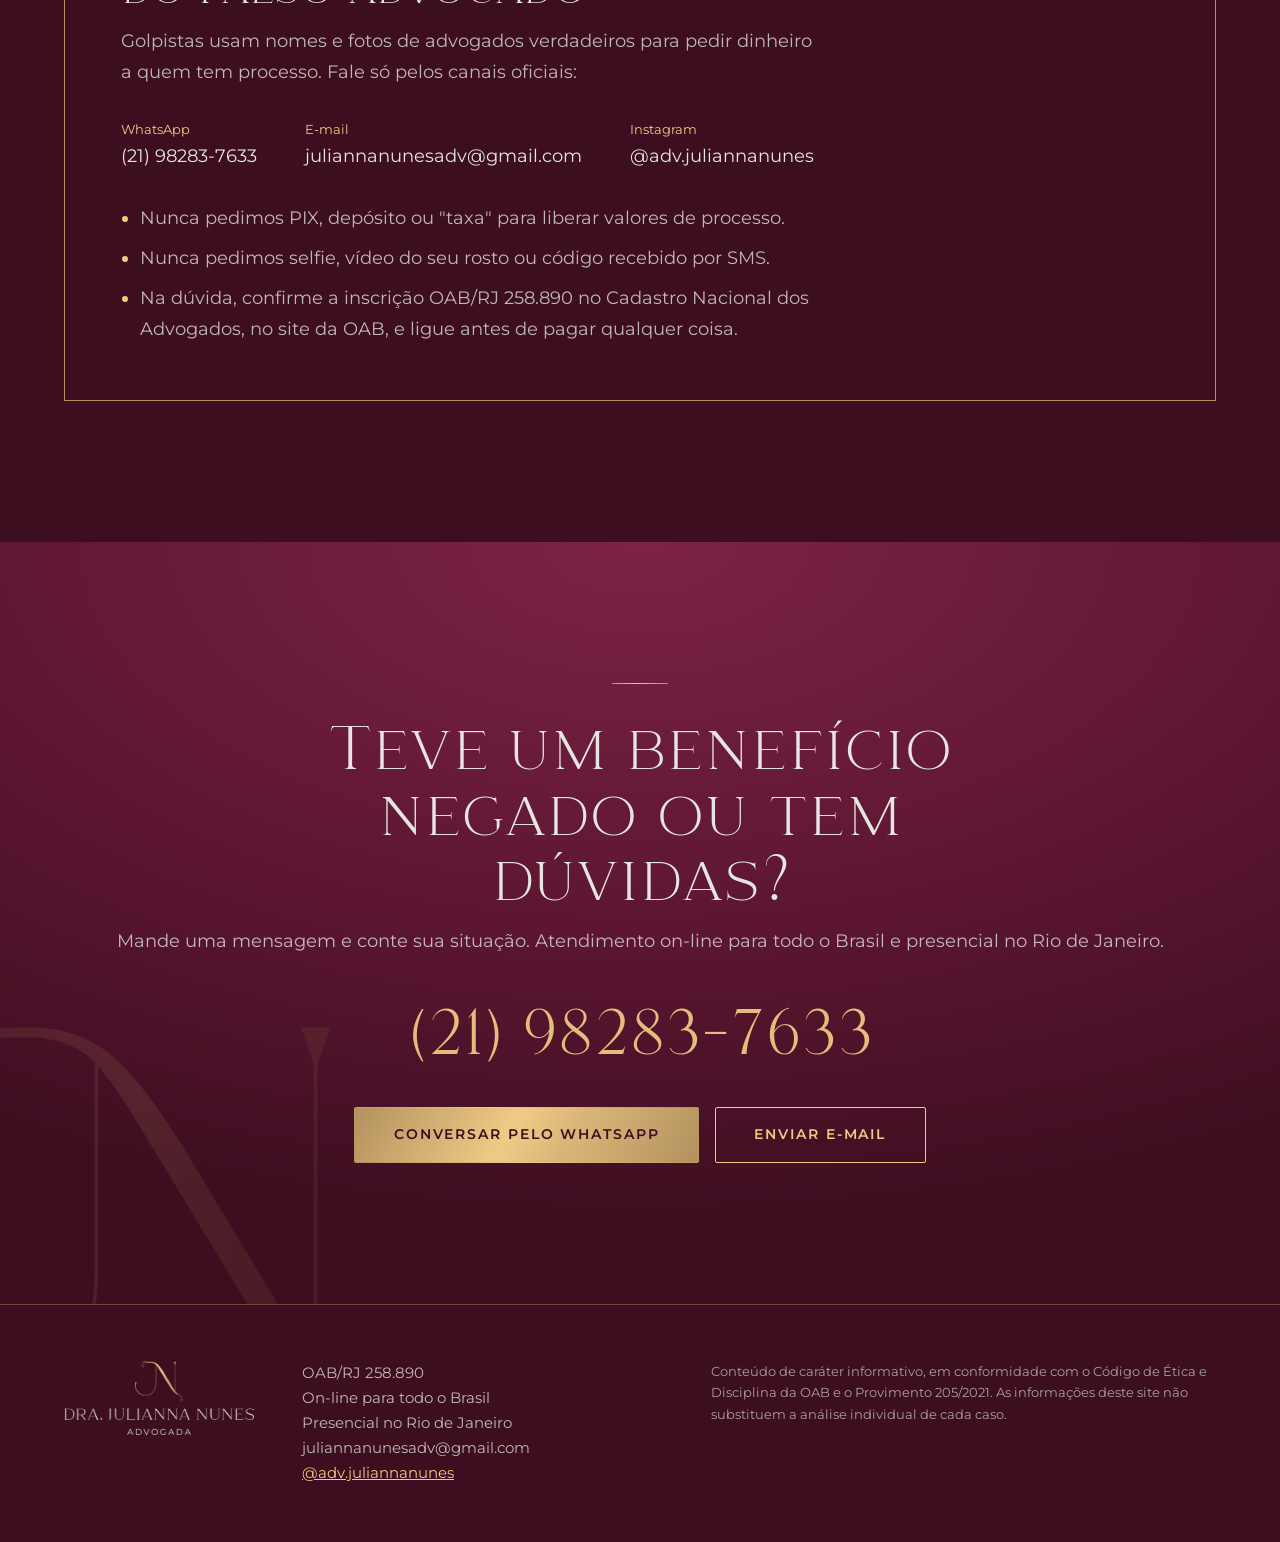
==== commit 3c39fd75: "Passos do atendimento com reunião on-line e texto do Sobre justificado Co-Authored-By: Claude Opus 5" ====
--- a/index.html
+++ b/index.html
@@ -174,7 +174,7 @@
      "name": "Moro fora do Rio de Janeiro. Posso ser atendido?",
      "acceptedAnswer": {
       "@type": "Answer",
-      "text": "Sim. O atendimento é on-line para todo o Brasil: conversa pelo WhatsApp, envio de documentos por foto e assinatura pelo celular. Quem está no Rio de Janeiro também pode ser atendido presencialmente."
+      "text": "Sim. O atendimento é on-line para todo o Brasil: contato pelo WhatsApp, reunião por chamada de vídeo e envio dos documentos pela internet. Quem está no Rio de Janeiro também pode ser atendido presencialmente."
      }
     },
     {
@@ -282,10 +282,10 @@
         <p>Do primeiro contato ao fim do processo, tudo pode ser feito pelo celular, de qualquer lugar do Brasil.</p>
       </div>
       <ol class="passos">
-        <li><span class="passo-n ouro">1</span><h3>Primeiro contato</h3><p>Pelo WhatsApp, você conta sua situação. Não precisa ter documentos em mãos.</p></li>
-        <li><span class="passo-n ouro">2</span><h3>Análise do caso</h3><p>Você envia fotos dos documentos, como a decisão do INSS, o CNIS e laudos, e a Dra. Julianna estuda o caso.</p></li>
-        <li><span class="passo-n ouro">3</span><h3>Proposta por escrito</h3><p>Você recebe a estratégia e os honorários por escrito antes de contratar. Contrato e procuração são assinados pelo celular.</p></li>
-        <li><span class="passo-n ouro">4</span><h3>Acompanhamento</h3><p>Cada etapa é informada a você por WhatsApp, e-mail ou chamada de vídeo. No Rio de Janeiro, também presencialmente.</p></li>
+        <li><span class="passo-n ouro">1</span><h3>Primeiro contato</h3><p>Pelo WhatsApp, você conta brevemente a sua situação e agenda uma reunião on-line. Não precisa ter documentos em mãos.</p></li>
+        <li><span class="passo-n ouro">2</span><h3>Reunião on-line</h3><p>Por chamada de vídeo, a Dra. Julianna entende o seu caso em detalhes e indica quais documentos serão necessários.</p></li>
+        <li><span class="passo-n ouro">3</span><h3>Documentos e proposta</h3><p>Você envia os documentos e recebe por escrito a proposta de honorários, com a estratégia para o seu caso.</p></li>
+        <li><span class="passo-n ouro">4</span><h3>Acompanhamento</h3><p>Cada etapa do pedido ou do processo é informada a você por WhatsApp, e-mail ou reunião on-line. No Rio de Janeiro, também presencialmente.</p></li>
       </ol>
     </section>
 
@@ -327,7 +327,7 @@
       <h3 class="faq-grupo">Sobre o atendimento</h3>
       <div class="faq">
         <details><summary>Moro fora do Rio de Janeiro. Posso ser atendido?</summary>
-          <p>Sim. O atendimento é on-line para todo o Brasil: conversa pelo WhatsApp, envio de documentos por foto e assinatura pelo celular. Quem está no Rio de Janeiro também pode ser atendido presencialmente.</p></details>
+          <p>Sim. O atendimento é on-line para todo o Brasil: contato pelo WhatsApp, reunião por chamada de vídeo e envio dos documentos pela internet. Quem está no Rio de Janeiro também pode ser atendido presencialmente.</p></details>
         <details><summary>Como funcionam os honorários?</summary>
           <p>Dependem do tipo de caso e do trabalho necessário. Você recebe a proposta por escrito, com o que está incluído, antes de decidir contratar.</p></details>
         <details><summary>Como sei que estou falando com a Dra. Julianna?</summary>
--- a/styles.css
+++ b/styles.css
@@ -144,6 +144,8 @@
 .foto-vazia img { width: 34%; }
 .sobre-foto > img { position: relative; width: 100%; height: 100%; object-fit: cover; object-position: 50% 20%; border-radius: 999px 999px 0 0; }
 .sobre-texto h2 { font-size: clamp(2.1rem, 4.2vw, 3.4rem); line-height: 1.08; color: var(--bordo); margin-bottom: 1.6rem; }
+.sobre-texto p { text-align: justify; hyphens: auto; -webkit-hyphens: auto; }
+.sobre-texto p.oab { text-align: left; }
 .sobre-texto p + p { margin-top: 1.1rem; }
 .sobre-texto .ph { font-style: italic; color: #7A6870; }
 .sobre-texto .oab { margin-top: 2rem; font-size: .85rem; font-weight: 600; letter-spacing: .16em; color: var(--ouro-escuro); }
@@ -254,6 +256,7 @@
   .passos li { display: grid; grid-template-columns: 3.6rem 1fr; column-gap: 1rem; padding: 1.6rem 0; }
   .passo-n { grid-row: span 2; font-size: 3.2rem; margin: 0; }
   .sobre { grid-template-columns: 1fr; }
+  .sobre-texto p { font-size: .97rem; line-height: 1.7; }
   .sobre-foto { width: 82%; margin: 0 auto; }
   .posts { display: flex; gap: 1rem; overflow-x: auto; scroll-snap-type: x mandatory; margin-right: calc(-1 * var(--pad)); padding-right: var(--pad); scrollbar-width: none; }
   .posts img { flex: 0 0 74%; width: 74%; scroll-snap-align: start; }
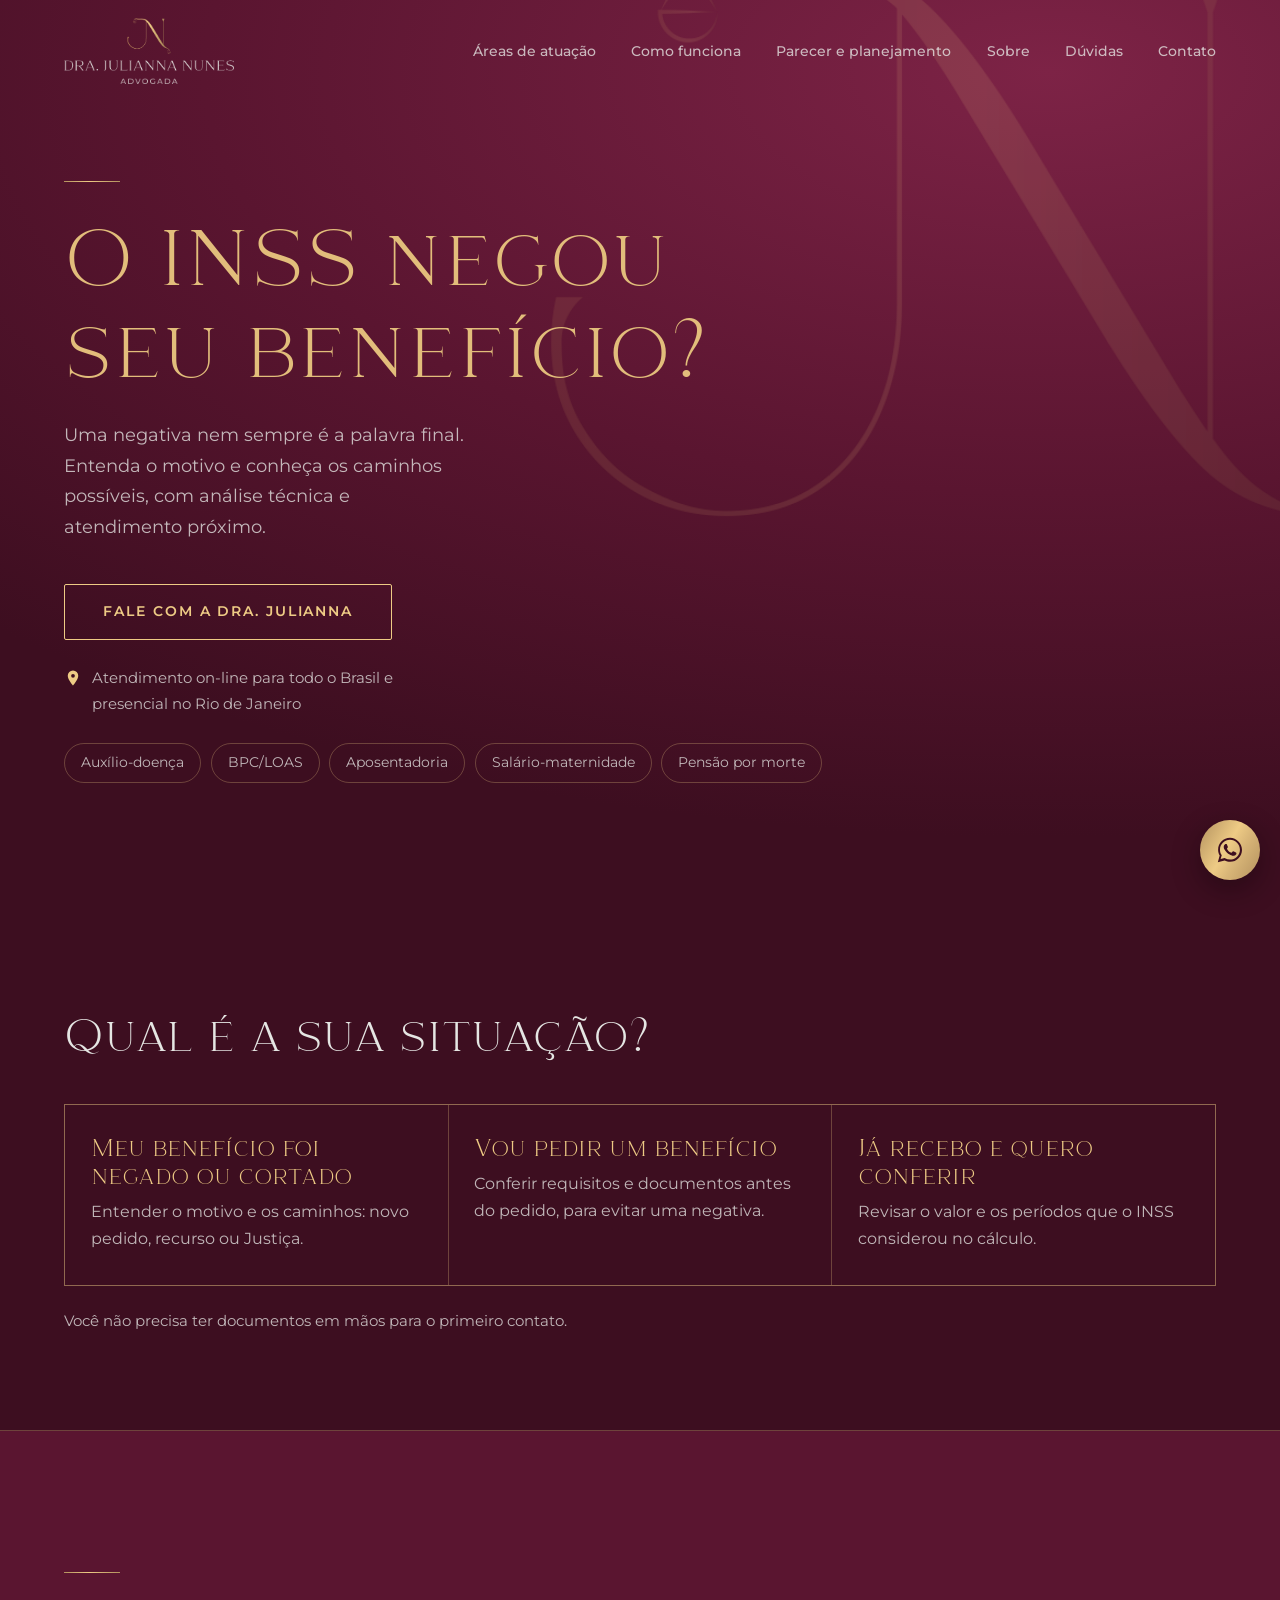
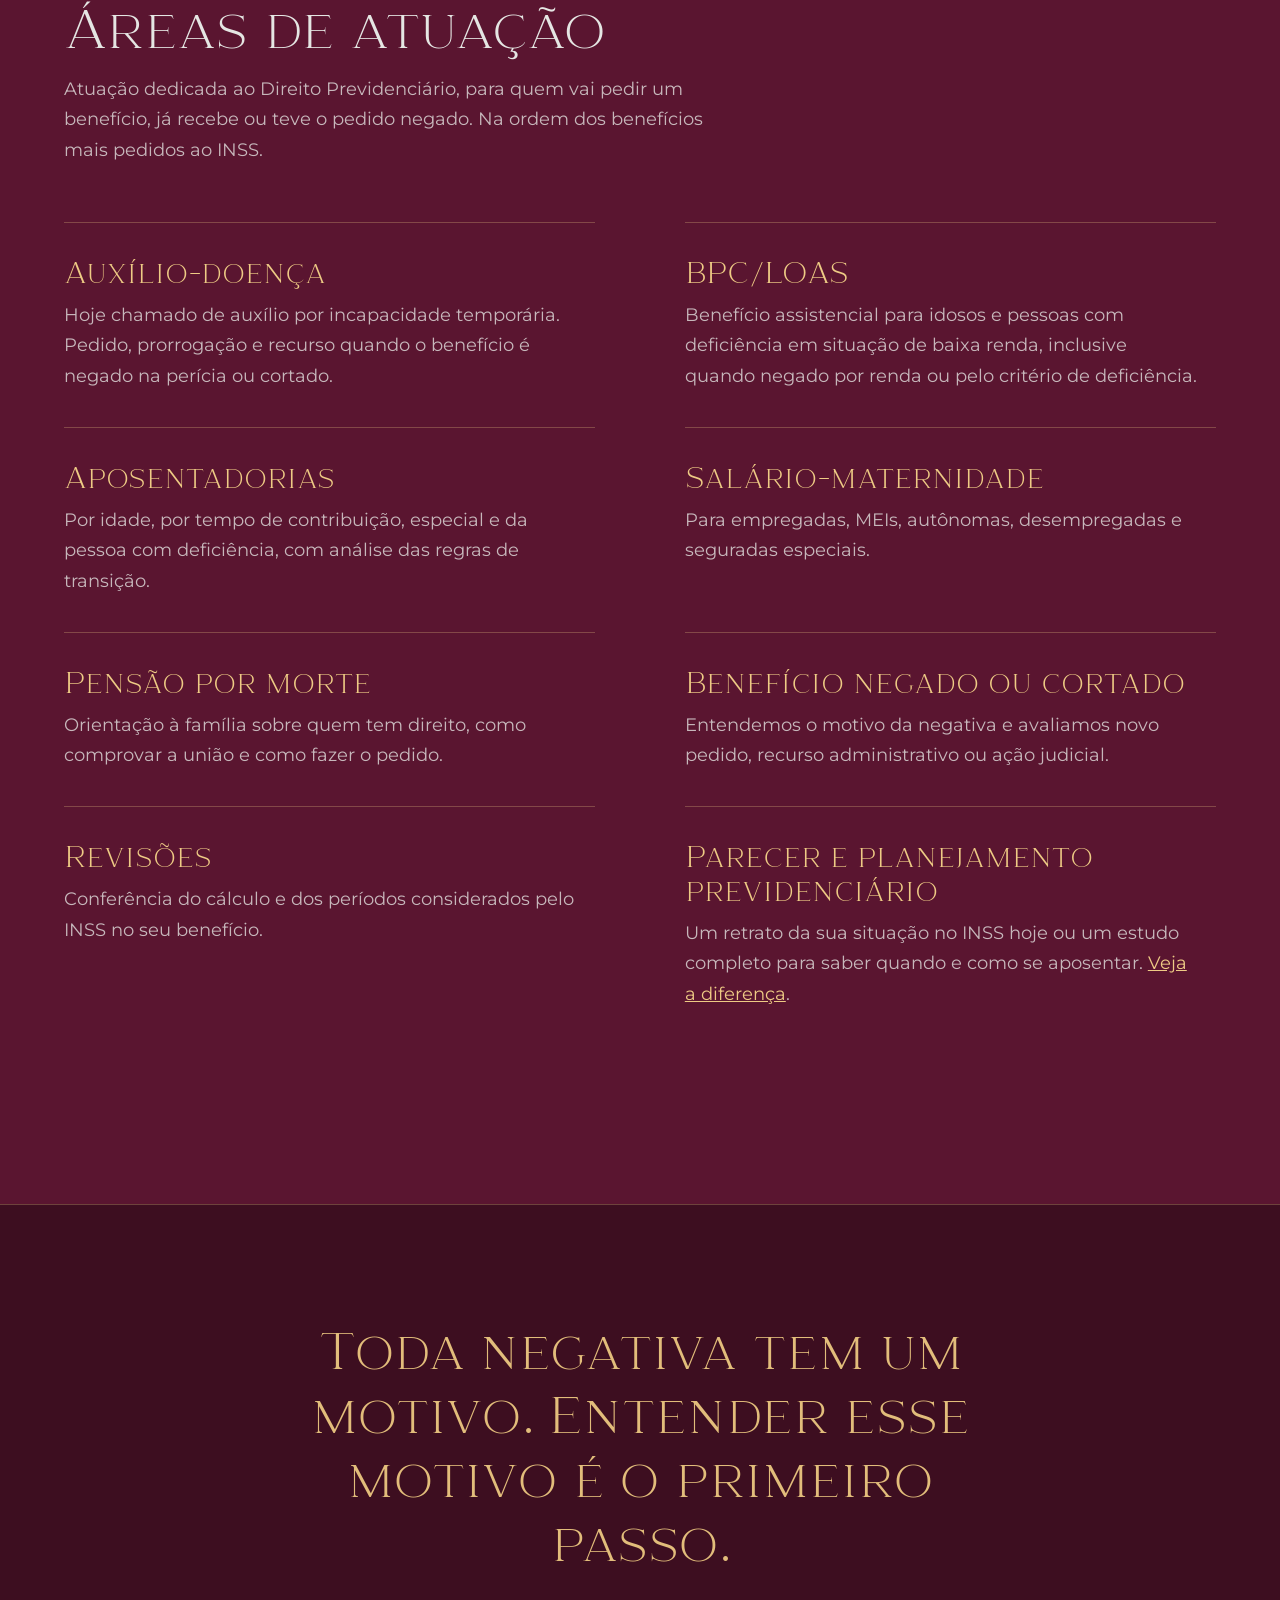
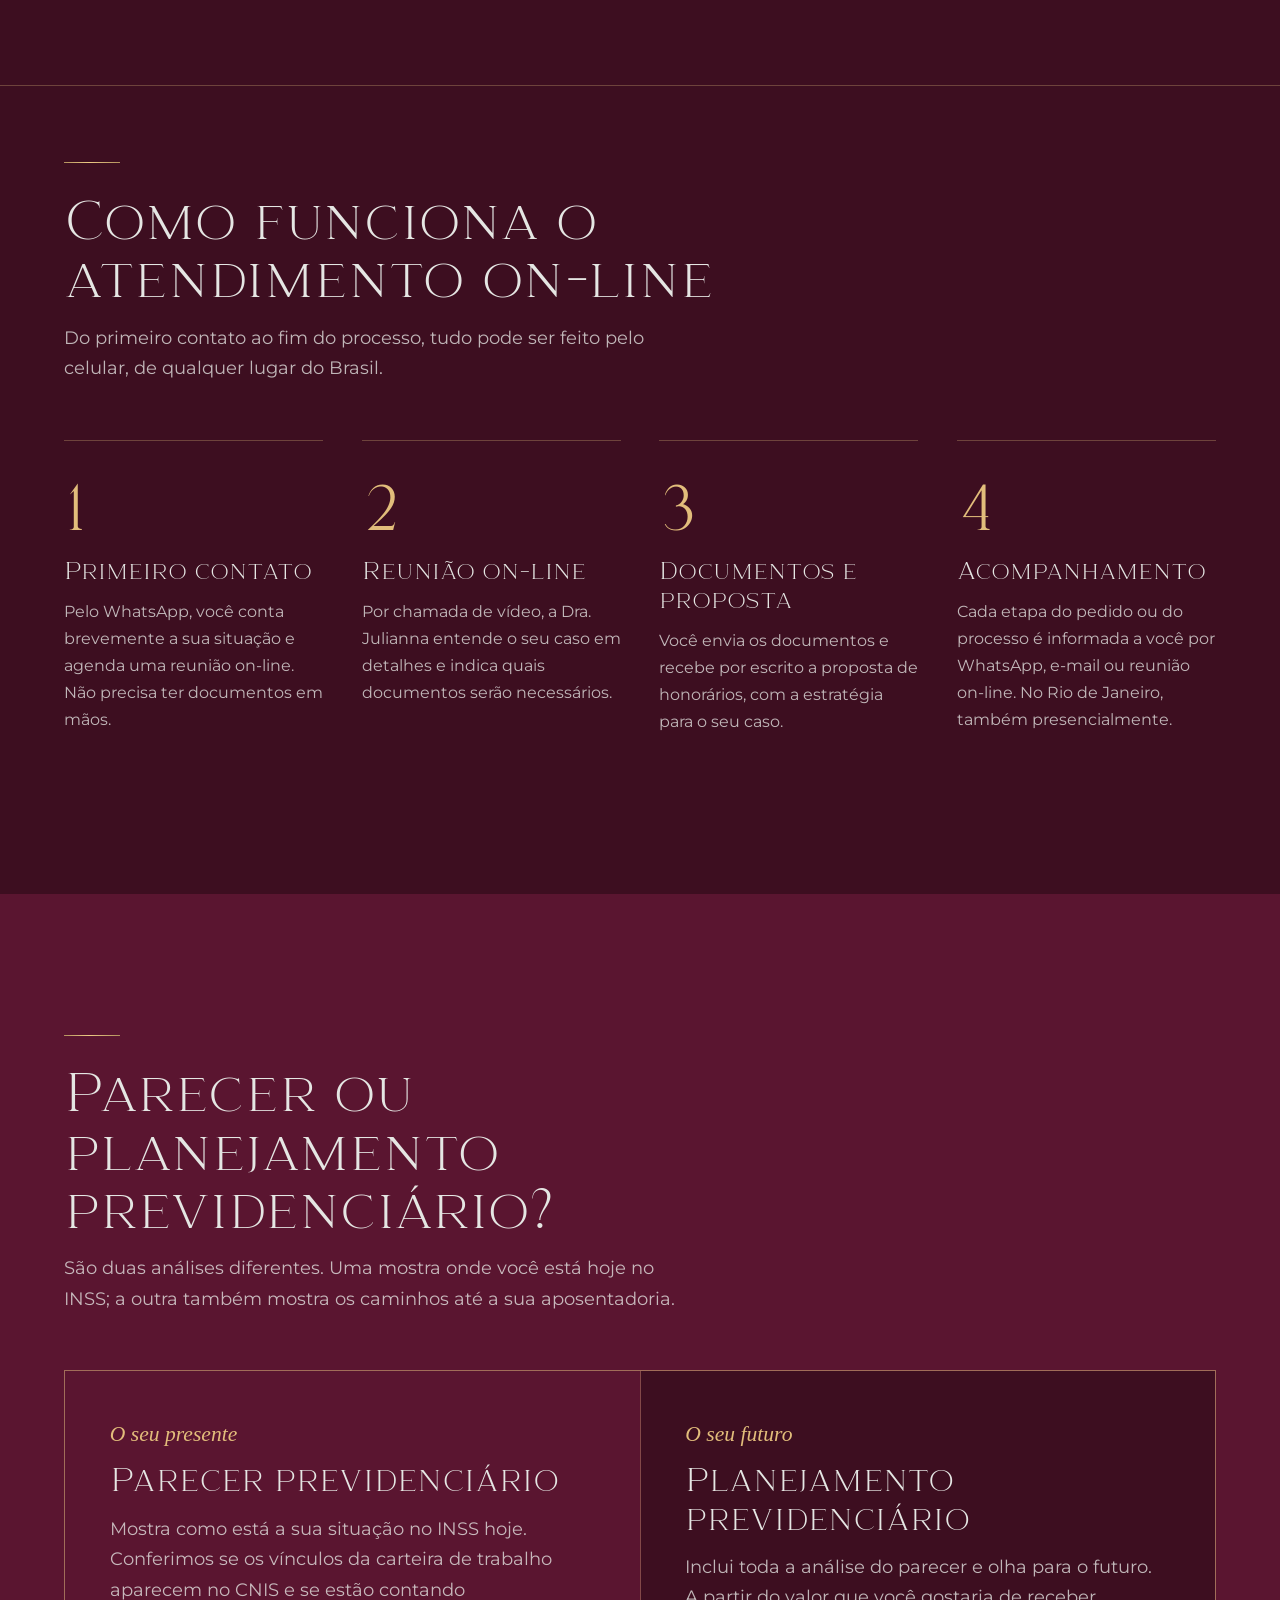
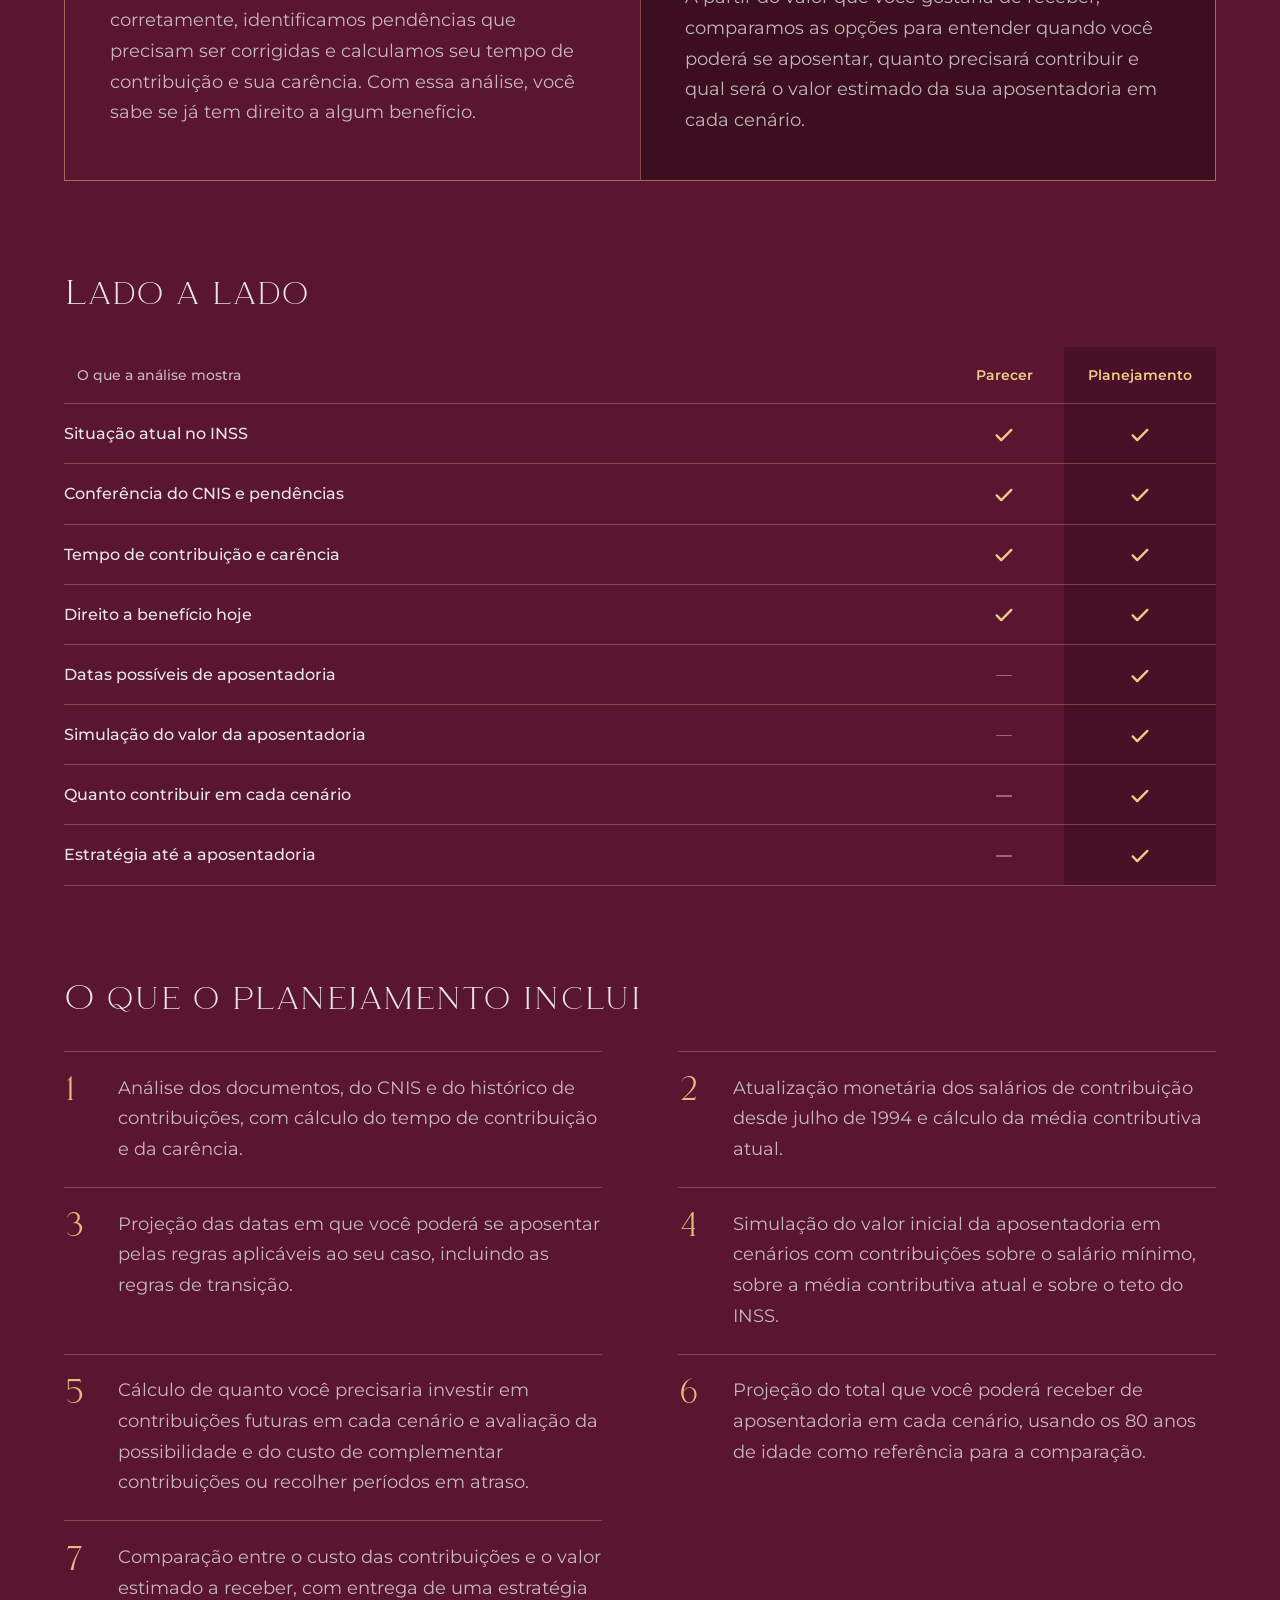
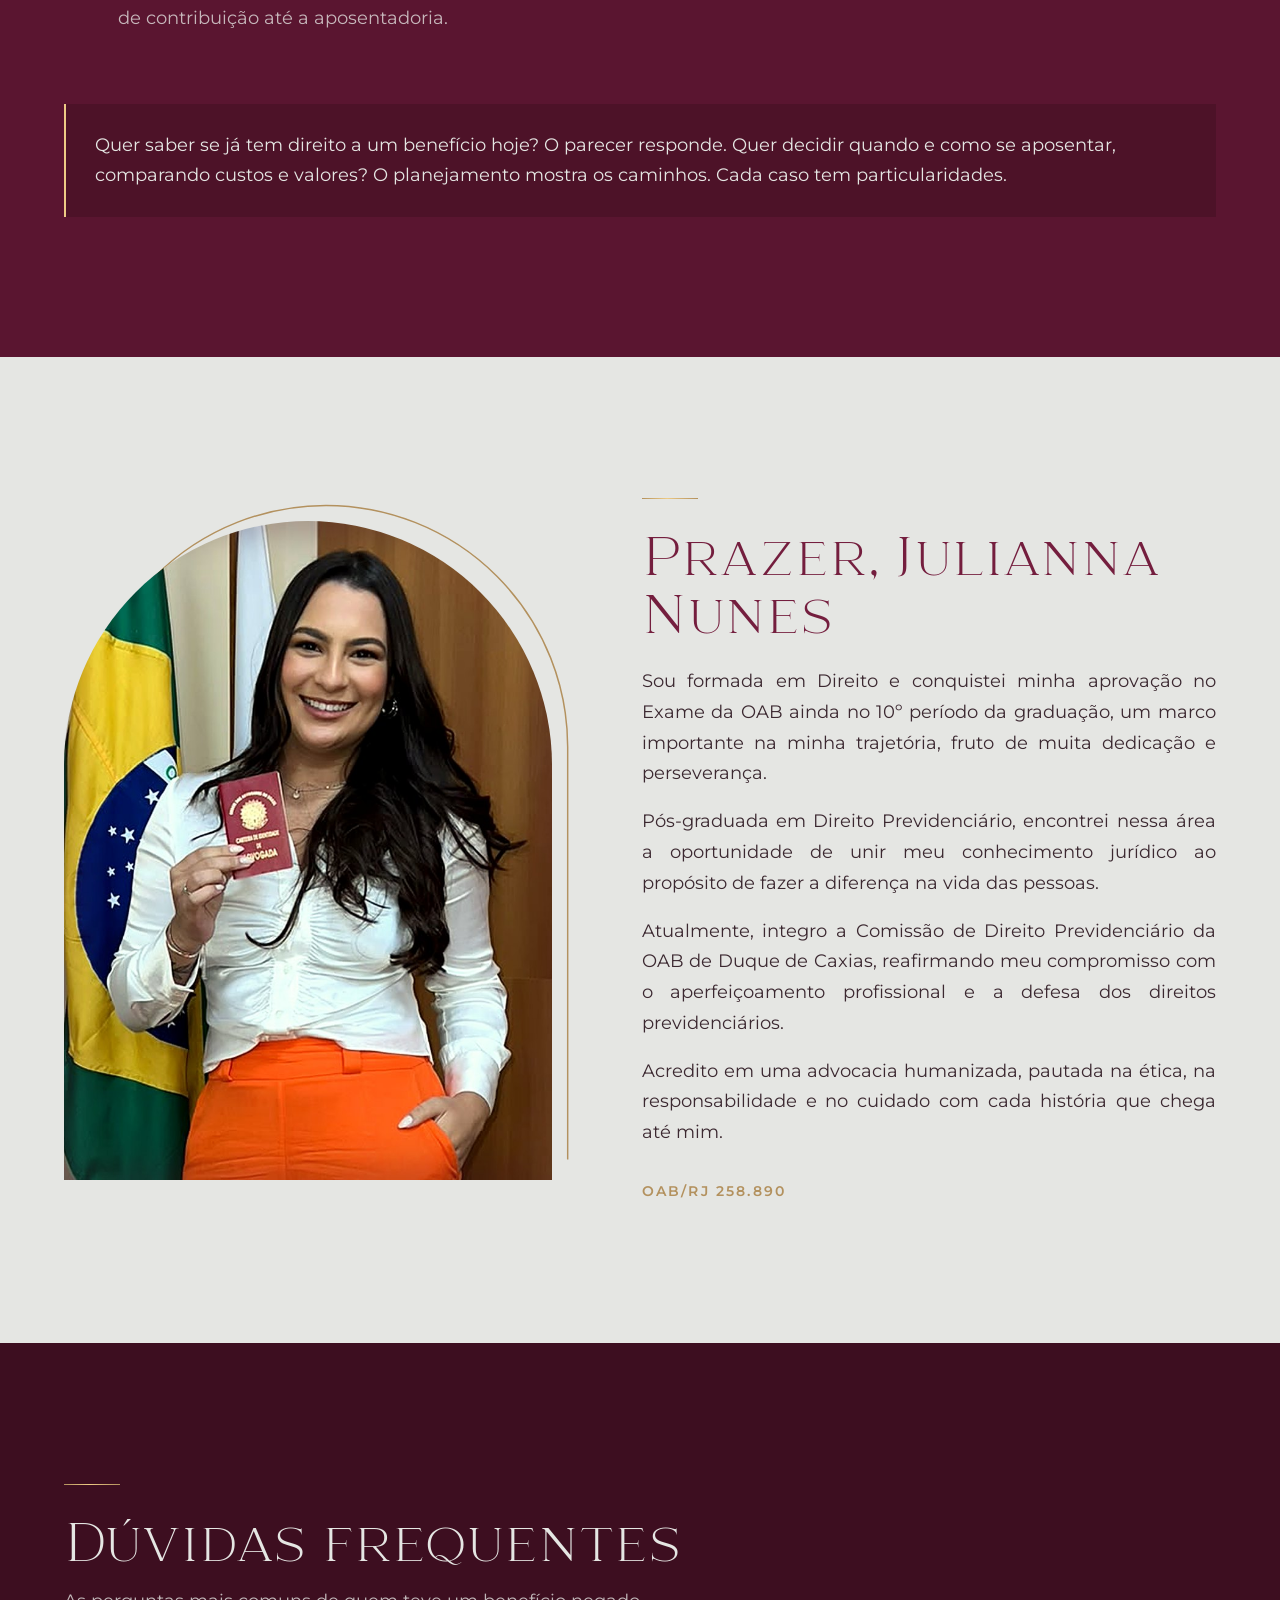
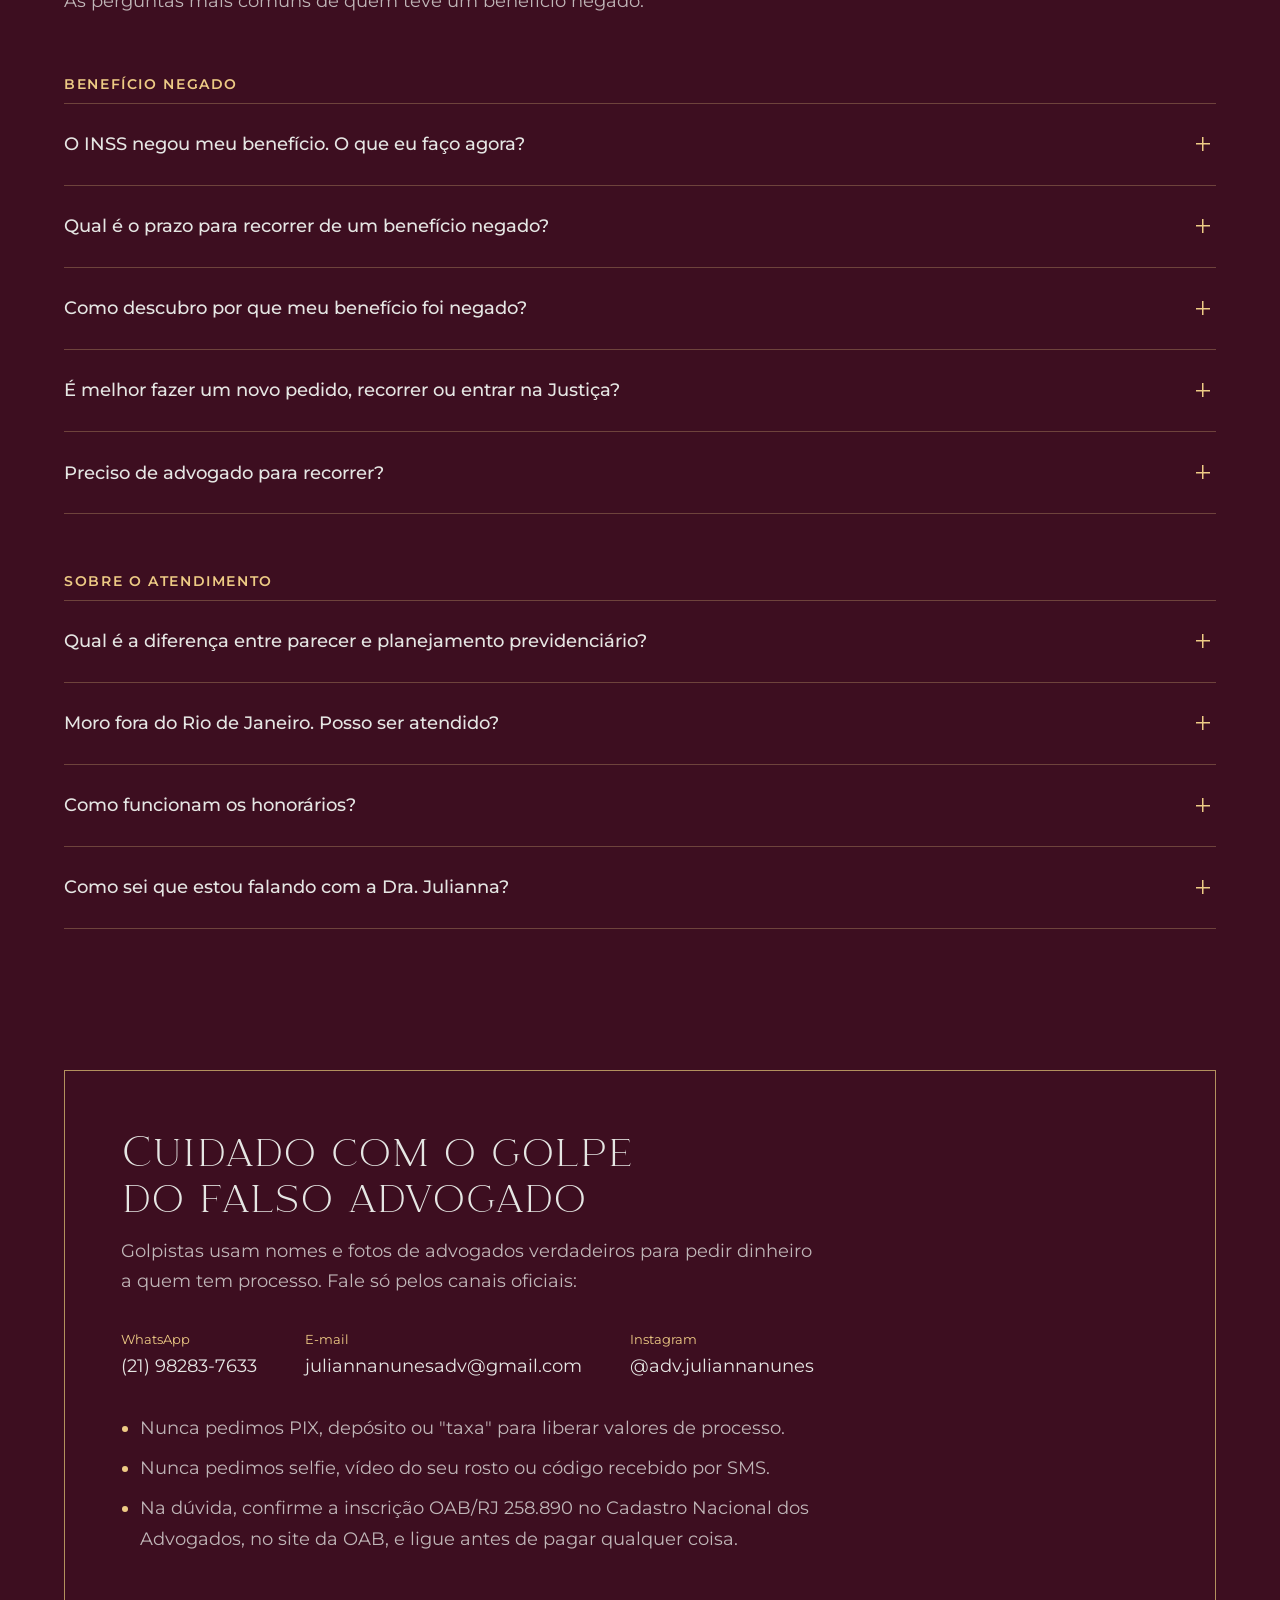
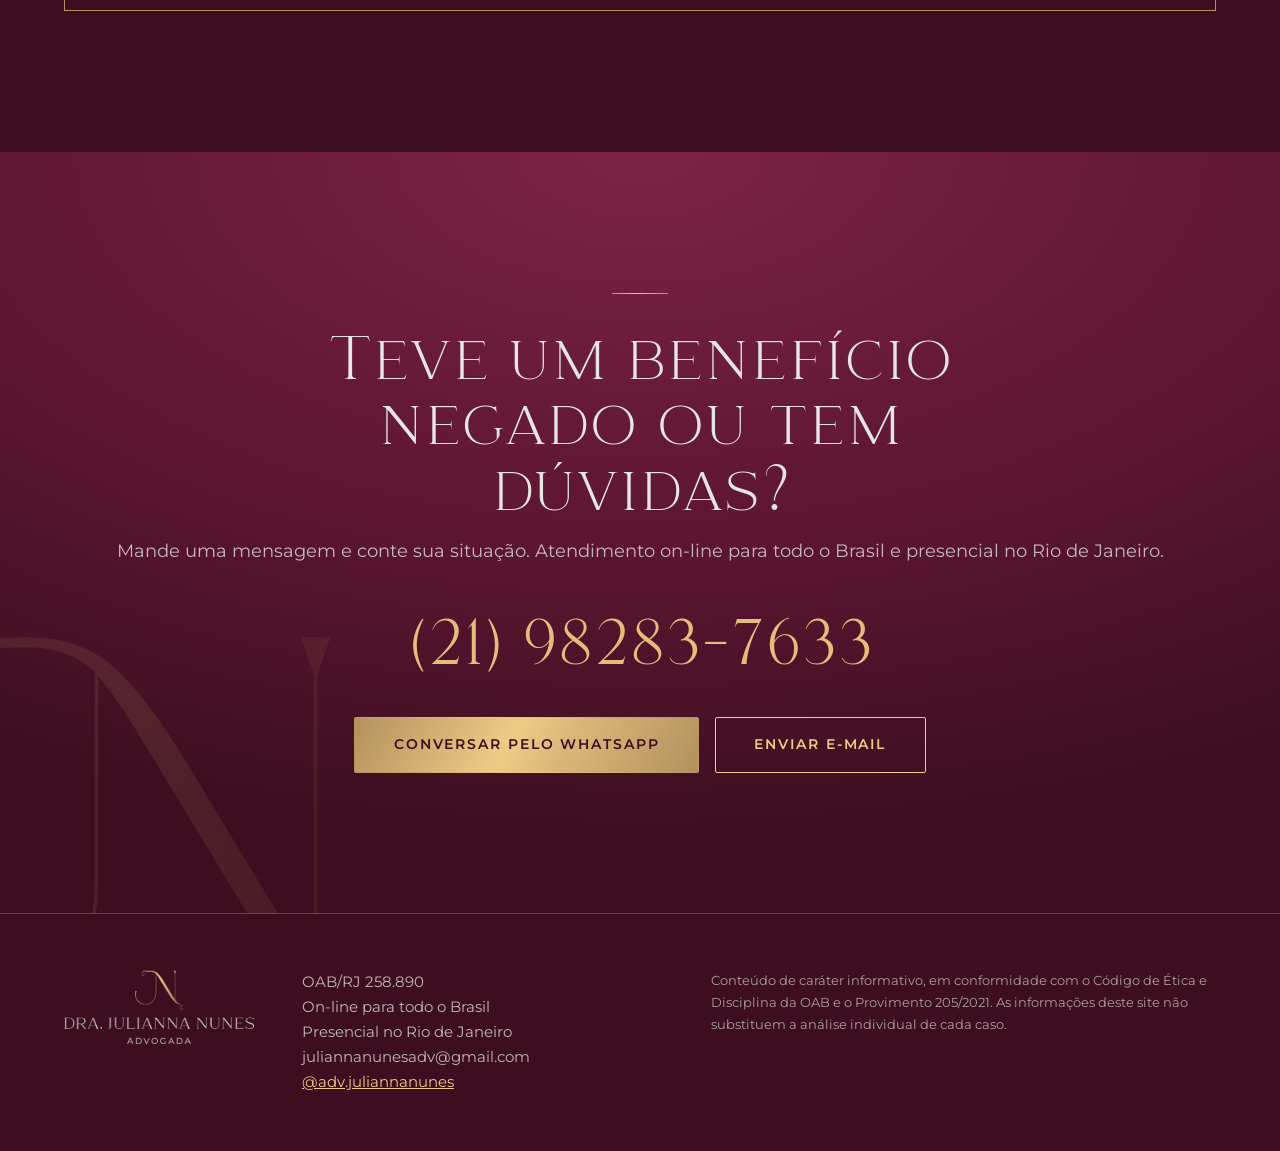
==== commit 4e3bfcce: "Seção Parecer ou planejamento previdenciário, nova pergunta frequente e resumo para IA Co-Authored-B" ====
--- a/index.html
+++ b/index.html
@@ -74,7 +74,8 @@
     "pensão por morte",
     "revisão de benefício",
     "planejamento previdenciário",
-    "CNIS"
+    "CNIS",
+    "parecer previdenciário"
    ],
    "founder": {
     "@id": "https://advjuliannanunes.com/#julianna"
@@ -171,6 +172,14 @@
     },
     {
      "@type": "Question",
+     "name": "Qual é a diferença entre parecer e planejamento previdenciário?",
+     "acceptedAnswer": {
+      "@type": "Answer",
+      "text": "O parecer mostra a sua situação no INSS hoje: vínculos no CNIS, pendências, tempo de contribuição, carência e se você já tem direito a algum benefício. O planejamento inclui tudo isso e projeta o futuro: quando você poderá se aposentar, quanto precisará contribuir e o valor estimado da aposentadoria em cada cenário."
+     }
+    },
+    {
+     "@type": "Question",
      "name": "Moro fora do Rio de Janeiro. Posso ser atendido?",
      "acceptedAnswer": {
       "@type": "Answer",
@@ -207,6 +216,7 @@
     <nav class="menu" id="menu" aria-label="Seções">
       <a href="#areas">Áreas de atuação</a>
       <a href="#como-funciona">Como funciona</a>
+      <a href="#parecer-planejamento">Parecer e planejamento</a>
       <a href="#sobre">Sobre</a>
       <a href="#duvidas">Dúvidas</a>
       <a href="#contato">Contato</a>
@@ -267,7 +277,7 @@
         <li><h3>Pensão por morte</h3><p>Orientação à família sobre quem tem direito, como comprovar a união e como fazer o pedido.</p></li>
         <li><h3>Benefício negado ou cortado</h3><p>Entendemos o motivo da negativa e avaliamos novo pedido, recurso administrativo ou ação judicial.</p></li>
         <li><h3>Revisões</h3><p>Conferência do cálculo e dos períodos considerados pelo INSS no seu benefício.</p></li>
-        <li><h3>Planejamento previdenciário</h3><p>Um estudo do seu histórico para saber quando e como se aposentar com o melhor valor possível.</p></li>
+        <li><h3>Parecer e planejamento previdenciário</h3><p>Um retrato da sua situação no INSS hoje ou um estudo completo para saber quando e como se aposentar. <a href="#parecer-planejamento">Veja a diferença</a>.</p></li>
       </ul>
     </section>
 
@@ -287,6 +297,56 @@
         <li><span class="passo-n ouro">3</span><h3>Documentos e proposta</h3><p>Você envia os documentos e recebe por escrito a proposta de honorários, com a estratégia para o seu caso.</p></li>
         <li><span class="passo-n ouro">4</span><h3>Acompanhamento</h3><p>Cada etapa do pedido ou do processo é informada a você por WhatsApp, e-mail ou reunião on-line. No Rio de Janeiro, também presencialmente.</p></li>
       </ol>
+    </section>
+
+
+    <section class="analises" id="parecer-planejamento" aria-labelledby="analises-titulo">
+      <div class="cabeca">
+        <span class="filete" aria-hidden="true"></span>
+        <h2 id="analises-titulo">Parecer ou planejamento previdenciário?</h2>
+        <p>São duas análises diferentes. Uma mostra onde você está hoje no INSS; a outra também mostra os caminhos até a sua aposentadoria.</p>
+      </div>
+      <div class="analises-duas">
+        <article>
+          <p class="analises-rotulo ouro">O seu presente</p>
+          <h3>Parecer previdenciário</h3>
+          <p>Mostra como está a sua situação no INSS hoje. Conferimos se os vínculos da carteira de trabalho aparecem no CNIS e se estão contando corretamente, identificamos pendências que precisam ser corrigidas e calculamos seu tempo de contribuição e sua carência. Com essa análise, você sabe se já tem direito a algum benefício.</p>
+        </article>
+        <article>
+          <p class="analises-rotulo ouro">O seu futuro</p>
+          <h3>Planejamento previdenciário</h3>
+          <p>Inclui toda a análise do parecer e olha para o futuro. A partir do valor que você gostaria de receber, comparamos as opções para entender quando você poderá se aposentar, quanto precisará contribuir e qual será o valor estimado da sua aposentadoria em cada cenário.</p>
+        </article>
+      </div>
+
+      <h3 class="analises-sub">Lado a lado</h3>
+      <div class="tabela-rolagem">
+        <table class="comparativo">
+          <thead><tr><th scope="col">O que a análise mostra</th><th scope="col">Parecer</th><th scope="col" class="col-plan">Planejamento</th></tr></thead>
+          <tbody>
+            <tr><th scope="row">Situação atual no INSS</th><td><span class="sim" aria-label="Sim"></span></td><td class="col-plan"><span class="sim" aria-label="Sim"></span></td></tr>
+            <tr><th scope="row">Conferência do CNIS e pendências</th><td><span class="sim" aria-label="Sim"></span></td><td class="col-plan"><span class="sim" aria-label="Sim"></span></td></tr>
+            <tr><th scope="row">Tempo de contribuição e carência</th><td><span class="sim" aria-label="Sim"></span></td><td class="col-plan"><span class="sim" aria-label="Sim"></span></td></tr>
+            <tr><th scope="row">Direito a benefício hoje</th><td><span class="sim" aria-label="Sim"></span></td><td class="col-plan"><span class="sim" aria-label="Sim"></span></td></tr>
+            <tr><th scope="row">Datas possíveis de aposentadoria</th><td><span class="nao" aria-label="Não"></span></td><td class="col-plan"><span class="sim" aria-label="Sim"></span></td></tr>
+            <tr><th scope="row">Simulação do valor da aposentadoria</th><td><span class="nao" aria-label="Não"></span></td><td class="col-plan"><span class="sim" aria-label="Sim"></span></td></tr>
+            <tr><th scope="row">Quanto contribuir em cada cenário</th><td><span class="nao" aria-label="Não"></span></td><td class="col-plan"><span class="sim" aria-label="Sim"></span></td></tr>
+            <tr><th scope="row">Estratégia até a aposentadoria</th><td><span class="nao" aria-label="Não"></span></td><td class="col-plan"><span class="sim" aria-label="Sim"></span></td></tr>
+          </tbody>
+        </table>
+      </div>
+
+      <h3 class="analises-sub">O que o planejamento inclui</h3>
+      <ol class="inclui">
+        <li>Análise dos documentos, do CNIS e do histórico de contribuições, com cálculo do tempo de contribuição e da carência.</li>
+        <li>Atualização monetária dos salários de contribuição desde julho de 1994 e cálculo da média contributiva atual.</li>
+        <li>Projeção das datas em que você poderá se aposentar pelas regras aplicáveis ao seu caso, incluindo as regras de transição.</li>
+        <li>Simulação do valor inicial da aposentadoria em cenários com contribuições sobre o salário mínimo, sobre a média contributiva atual e sobre o teto do INSS.</li>
+        <li>Cálculo de quanto você precisaria investir em contribuições futuras em cada cenário e avaliação da possibilidade e do custo de complementar contribuições ou recolher períodos em atraso.</li>
+        <li>Projeção do total que você poderá receber de aposentadoria em cada cenário, usando os 80 anos de idade como referência para a comparação.</li>
+        <li>Comparação entre o custo das contribuições e o valor estimado a receber, com entrega de uma estratégia de contribuição até a aposentadoria.</li>
+      </ol>
+      <p class="analises-escolha">Quer saber se já tem direito a um benefício hoje? O parecer responde. Quer decidir quando e como se aposentar, comparando custos e valores? O planejamento mostra os caminhos. Cada caso tem particularidades.</p>
     </section>
 
     <section class="sobre" id="sobre" aria-labelledby="sobre-titulo">
@@ -326,6 +386,8 @@
       </div>
       <h3 class="faq-grupo">Sobre o atendimento</h3>
       <div class="faq">
+        <details><summary>Qual é a diferença entre parecer e planejamento previdenciário?</summary>
+          <p>O parecer mostra a sua situação no INSS hoje: vínculos no CNIS, pendências, tempo de contribuição, carência e se você já tem direito a algum benefício. O planejamento inclui tudo isso e projeta o futuro: quando você poderá se aposentar, quanto precisará contribuir e o valor estimado da aposentadoria em cada cenário.</p></details>
         <details><summary>Moro fora do Rio de Janeiro. Posso ser atendido?</summary>
           <p>Sim. O atendimento é on-line para todo o Brasil: contato pelo WhatsApp, reunião por chamada de vídeo e envio dos documentos pela internet. Quem está no Rio de Janeiro também pode ser atendido presencialmente.</p></details>
         <details><summary>Como funcionam os honorários?</summary>
--- a/styles.css
+++ b/styles.css
@@ -118,6 +118,33 @@
 /* frase de transição */
 .frase { padding: clamp(4rem, 9vw, 7rem) var(--pad); background: var(--bordo-noite); text-align: center; border-top: 1px solid var(--linha); border-bottom: 1px solid var(--linha); }
 .frase p { font-family: var(--serif); font-size: clamp(1.8rem, 4vw, 3.2rem); line-height: 1.25; max-width: 24ch; margin: 0 auto; }
+
+/* parecer x planejamento: duas colunas, tabela comparativa e lista do que o planejamento inclui */
+.analises { background: var(--bordo-medio); padding: var(--sec) var(--pad); }
+.analises > * { max-width: var(--larg); margin-left: auto; margin-right: auto; }
+.analises-duas { display: grid; grid-template-columns: 1fr 1fr; gap: 1px; background: var(--linha); border: 1px solid var(--linha); }
+.analises-duas article { background: var(--bordo-medio); padding: clamp(1.8rem, 4vw, 2.8rem); }
+.analises-duas article + article { background: var(--bordo-noite); }
+.analises-rotulo { font-family: "Lora", Georgia, serif; font-style: italic; font-size: 1.35rem; margin-bottom: .4rem; }
+.analises-duas h3 { font-size: clamp(1.6rem, 2.6vw, 2.1rem); line-height: 1.15; color: var(--nevoa); margin-bottom: 1rem; }
+.analises-duas p:not(.analises-rotulo) { color: var(--nevoa-suave); }
+.analises-sub { font-size: clamp(1.6rem, 2.8vw, 2.2rem); color: var(--nevoa); margin-top: clamp(3.5rem, 7vw, 5rem); margin-bottom: 1.6rem; }
+.tabela-rolagem { overflow-x: auto; }
+.comparativo { width: 100%; border-collapse: collapse; font-size: 1rem; }
+.comparativo th, .comparativo td { padding: 1rem .8rem; border-bottom: 1px solid var(--linha); text-align: center; }
+.comparativo thead th { font-family: var(--sans); font-size: .9rem; font-weight: 600; color: var(--ouro-claro); }
+.comparativo thead th:first-child { text-align: left; color: var(--nevoa-suave); font-weight: 500; }
+.comparativo tbody th { text-align: left; font-weight: 500; color: var(--nevoa); padding-left: 0; }
+.comparativo .col-plan { background: rgba(61, 14, 32, .55); width: 9.5rem; }
+.comparativo td:not(.col-plan) { width: 7.5rem; }
+.sim, .nao { display: inline-block; width: 22px; height: 22px; vertical-align: middle; }
+.sim { background: no-repeat center / contain url("data:image/svg+xml,%3Csvg xmlns='http://www.w3.org/2000/svg' viewBox='0 0 24 24'%3E%3Cpath d='M4 12.5l5 5L20 6.5' fill='none' stroke='%23EECB85' stroke-width='2.6' stroke-linecap='round' stroke-linejoin='round'/%3E%3C/svg%3E"); }
+.nao::before { content: ""; display: block; width: 16px; height: 1.5px; margin: 10px auto 0; background: rgba(229, 230, 227, .4); }
+.inclui { padding: 0; list-style: none; counter-reset: item; display: grid; grid-template-columns: 1fr 1fr; column-gap: clamp(2rem, 6vw, 5rem); }
+.inclui li { counter-increment: item; position: relative; padding: 1.3rem 0 1.4rem 3.4rem; border-top: 1px solid var(--linha); color: var(--nevoa-suave); }
+.inclui li::before { content: counter(item); position: absolute; left: 0; top: .9rem; font-family: var(--serif); font-size: 2.2rem; line-height: 1.2; color: #E2BD7B; }
+.analises-escolha { margin-top: 3rem; padding: 1.6rem 1.8rem; border-left: 2px solid var(--ouro-claro); background: rgba(61, 14, 32, .45); color: var(--nevoa); }
+.areas-lista a { color: var(--ouro-claro); }
 
 /* processo: sequência real, por isso numerado */
 .processo { background: var(--bordo-noite); padding-top: clamp(3rem, 6vw, 5rem); }
@@ -252,6 +279,12 @@
   .situacao-opcoes { grid-template-columns: 1fr; }
   .canais { flex-direction: column; gap: 1rem; }
   .areas-lista { grid-template-columns: 1fr; }
+  .analises-duas, .inclui { grid-template-columns: 1fr; }
+  .comparativo { font-size: .92rem; }
+  .comparativo th, .comparativo td { padding: .85rem .4rem; }
+  .comparativo .col-plan { width: 6.6rem; }
+  .comparativo td:not(.col-plan) { width: 4.6rem; }
+  .comparativo thead th { font-size: .78rem; }
   .passos { grid-template-columns: 1fr; gap: 0; }
   .passos li { display: grid; grid-template-columns: 3.6rem 1fr; column-gap: 1rem; padding: 1.6rem 0; }
   .passo-n { grid-row: span 2; font-size: 3.2rem; margin: 0; }
